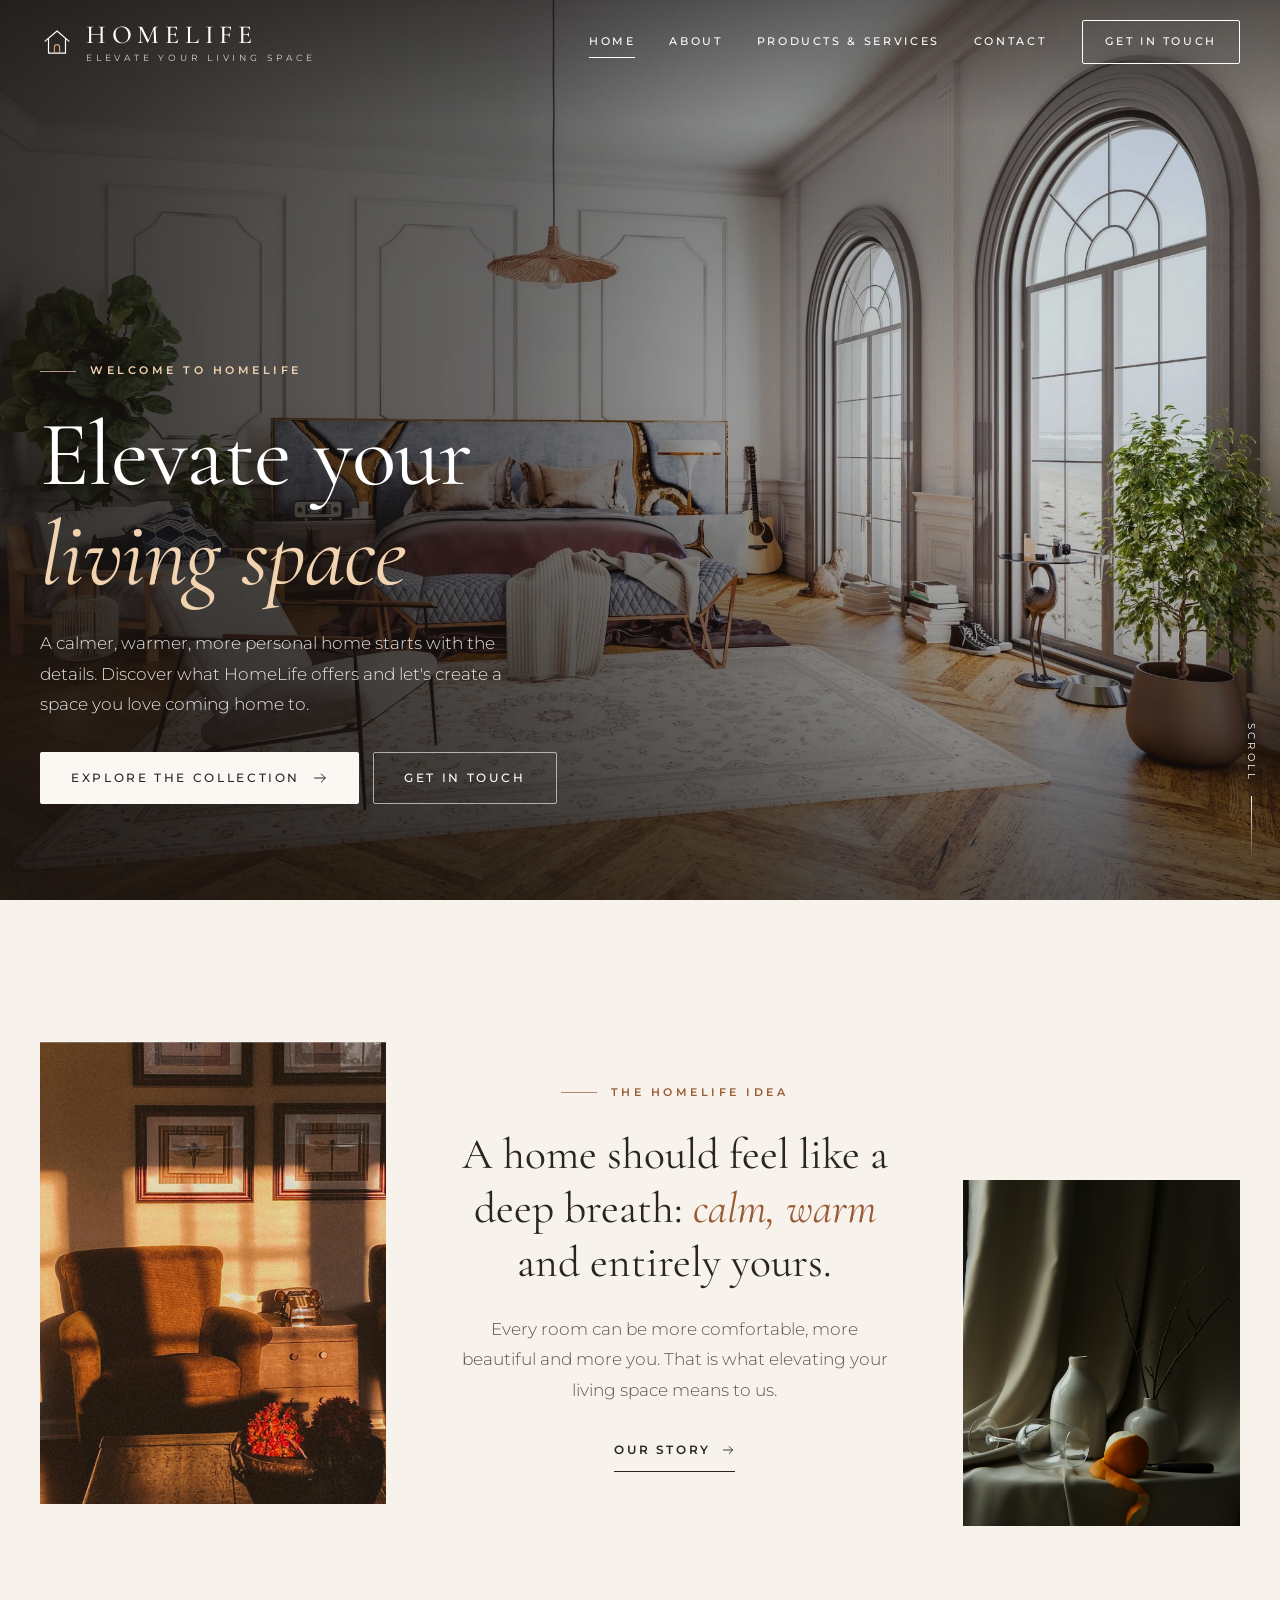
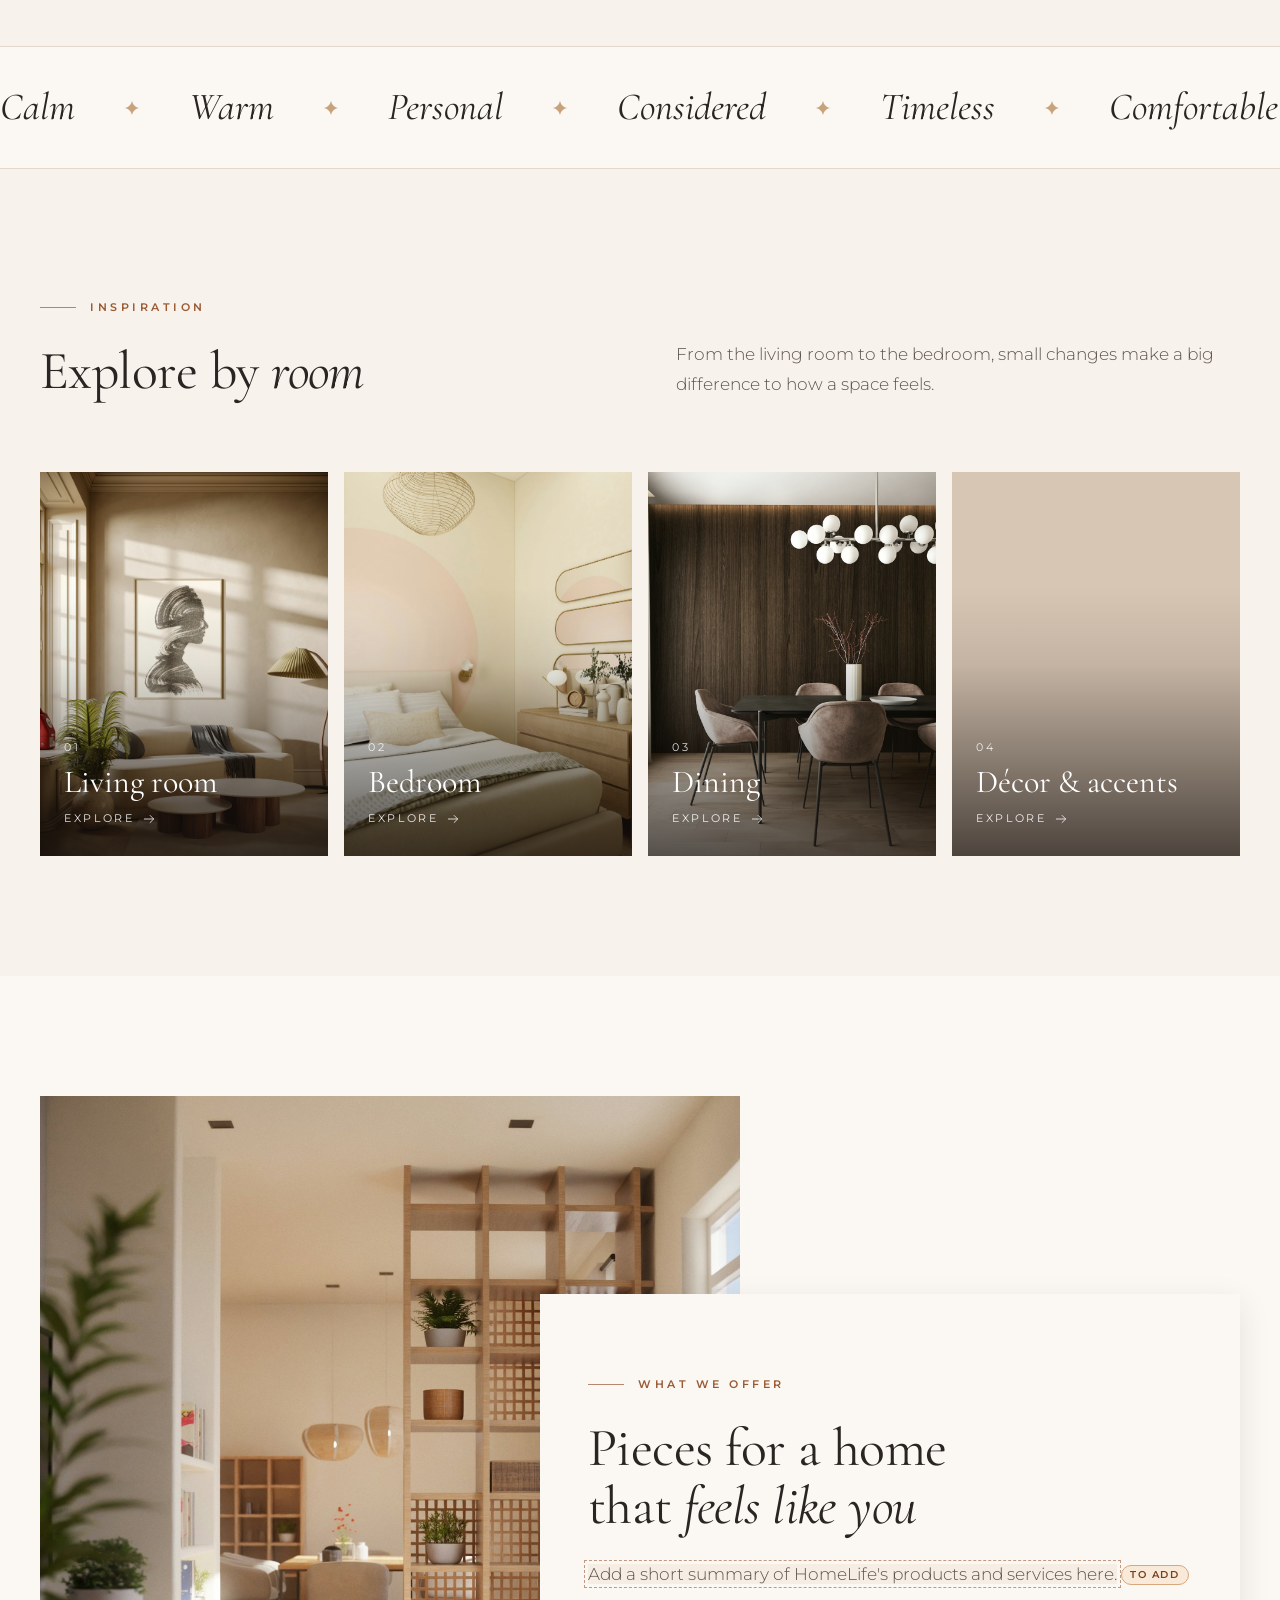
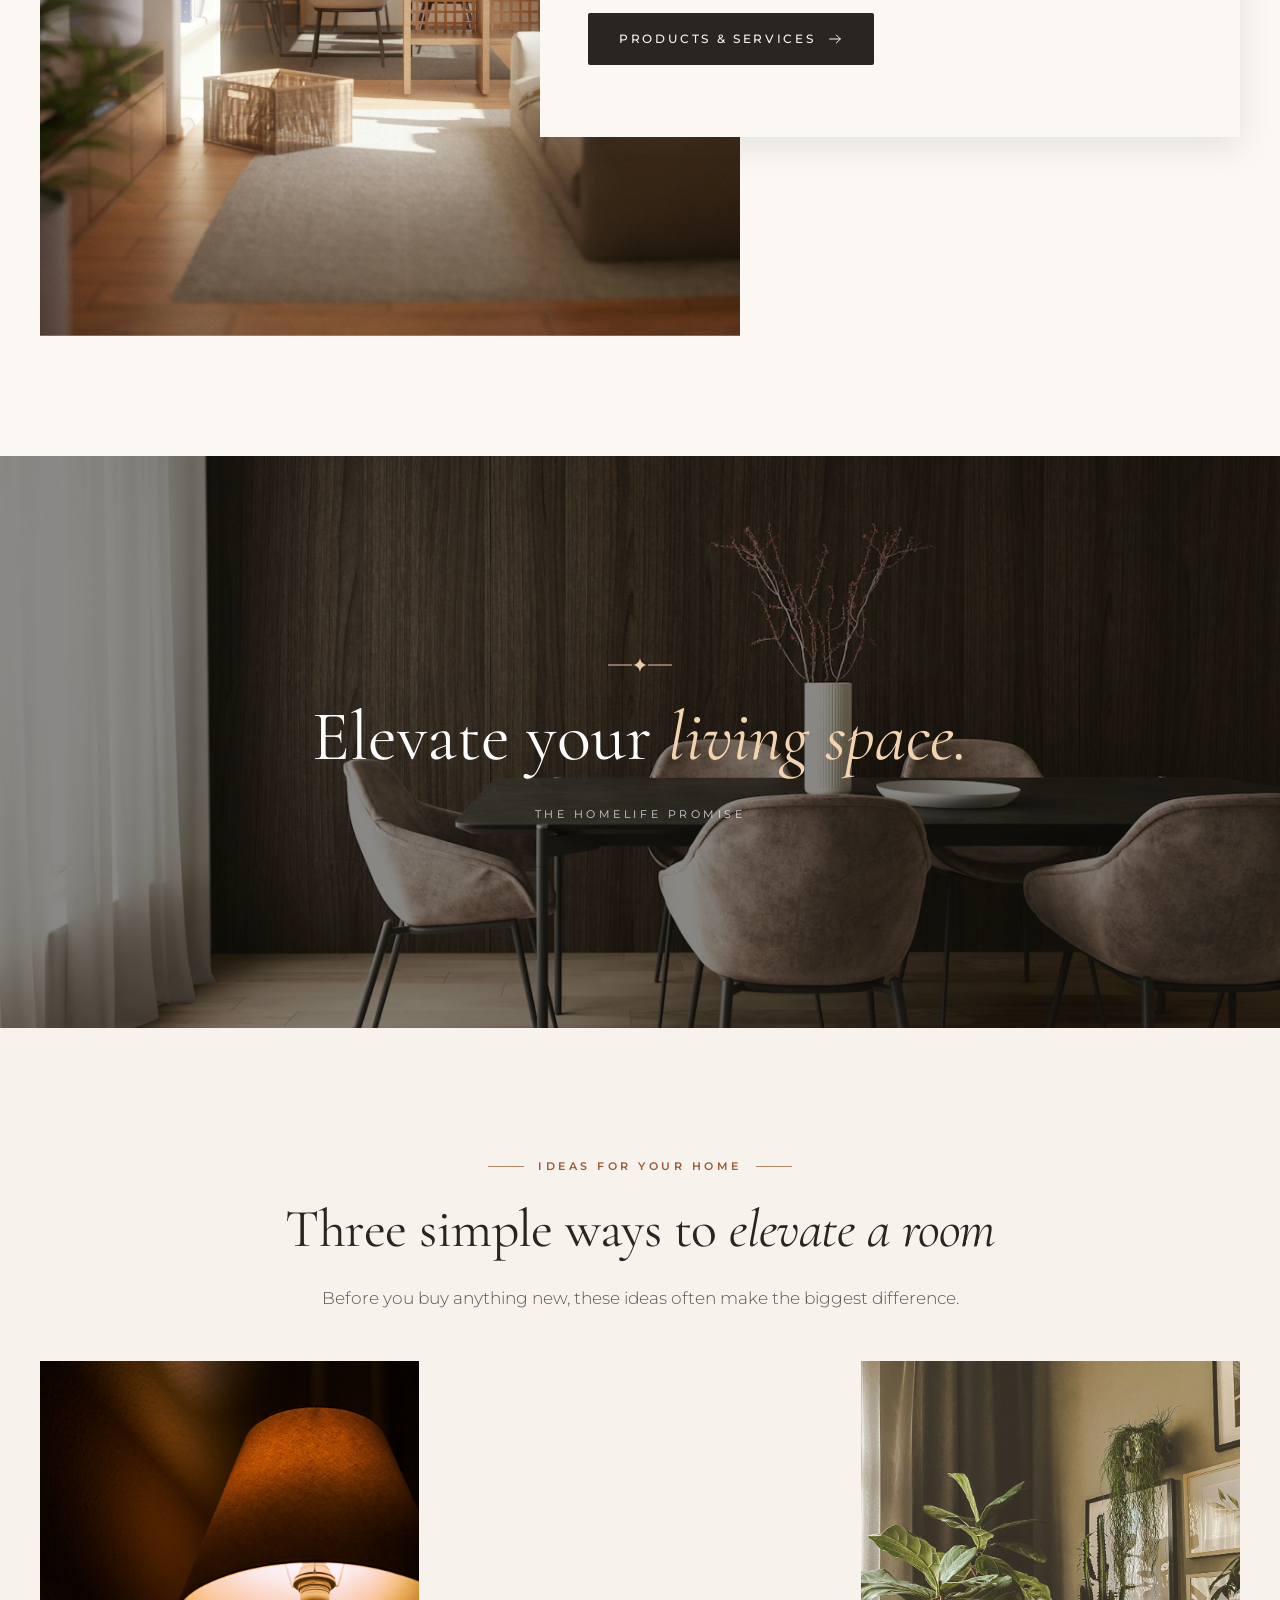
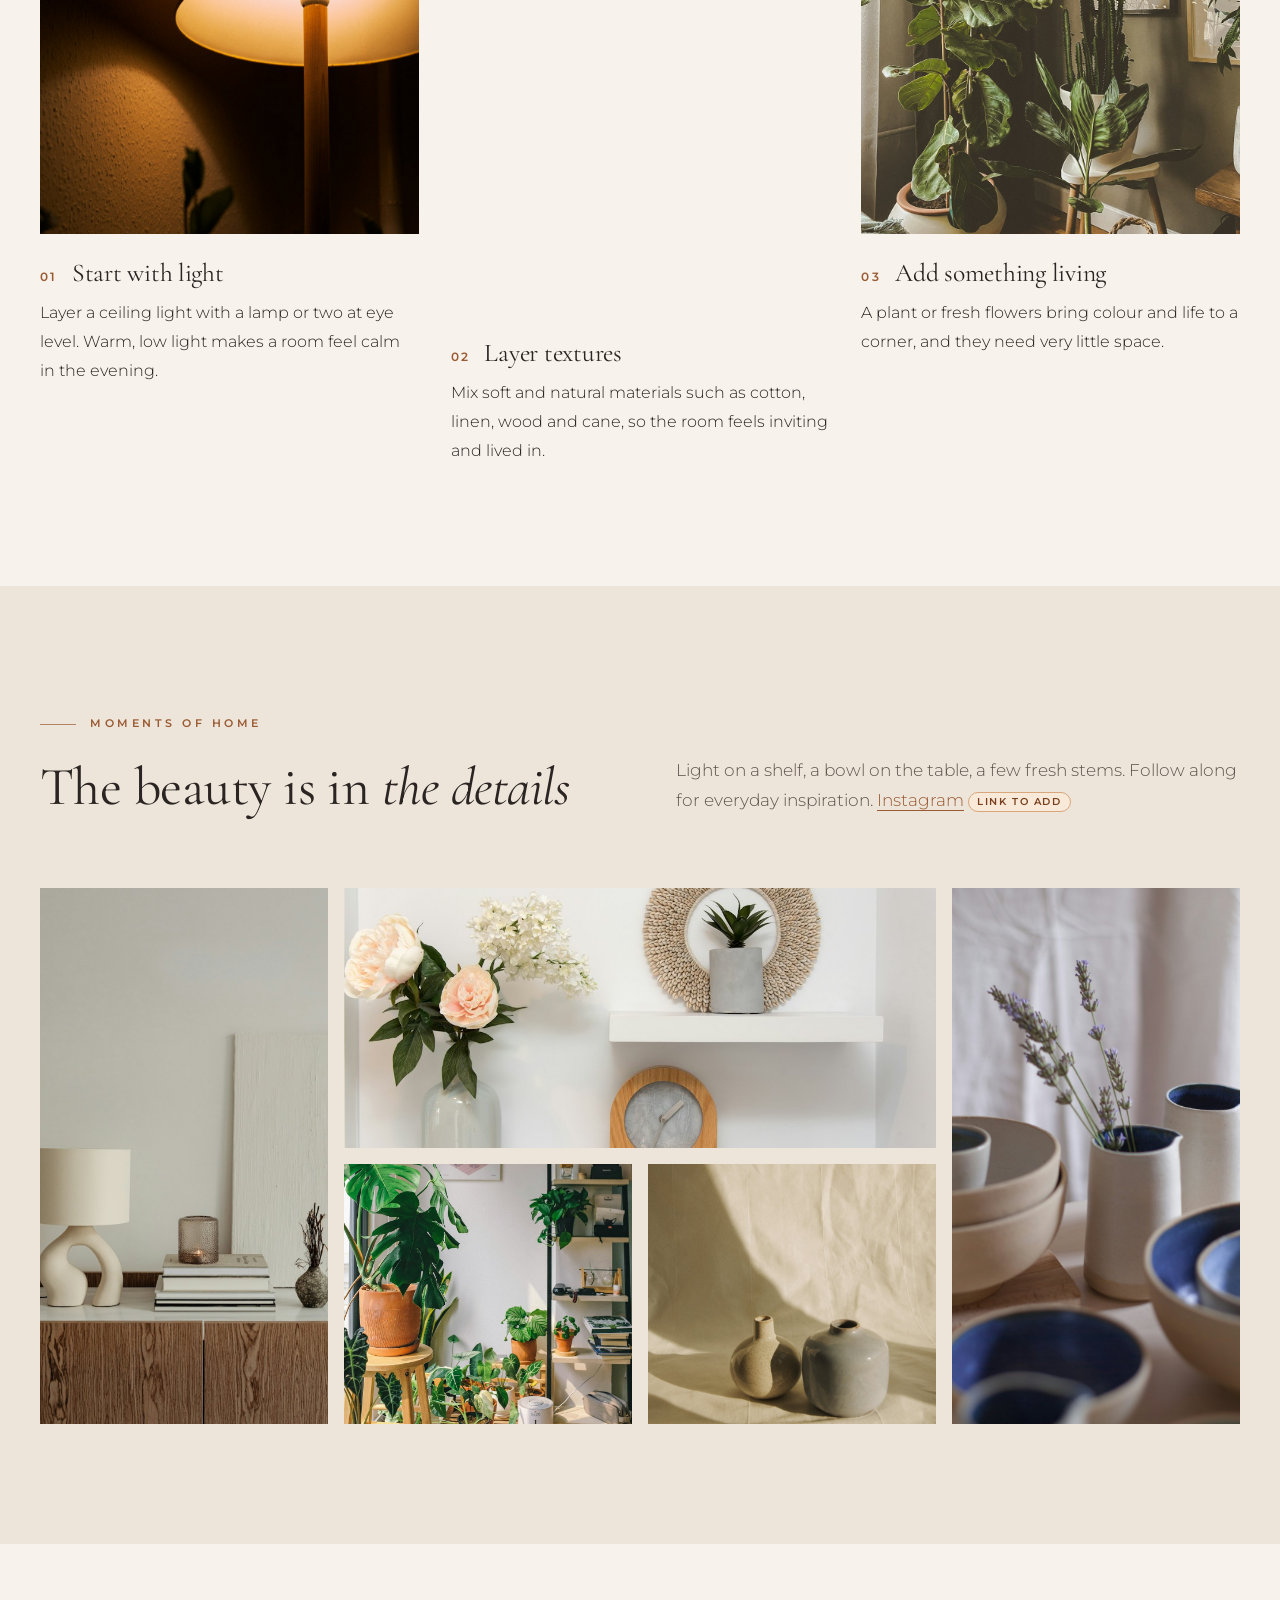
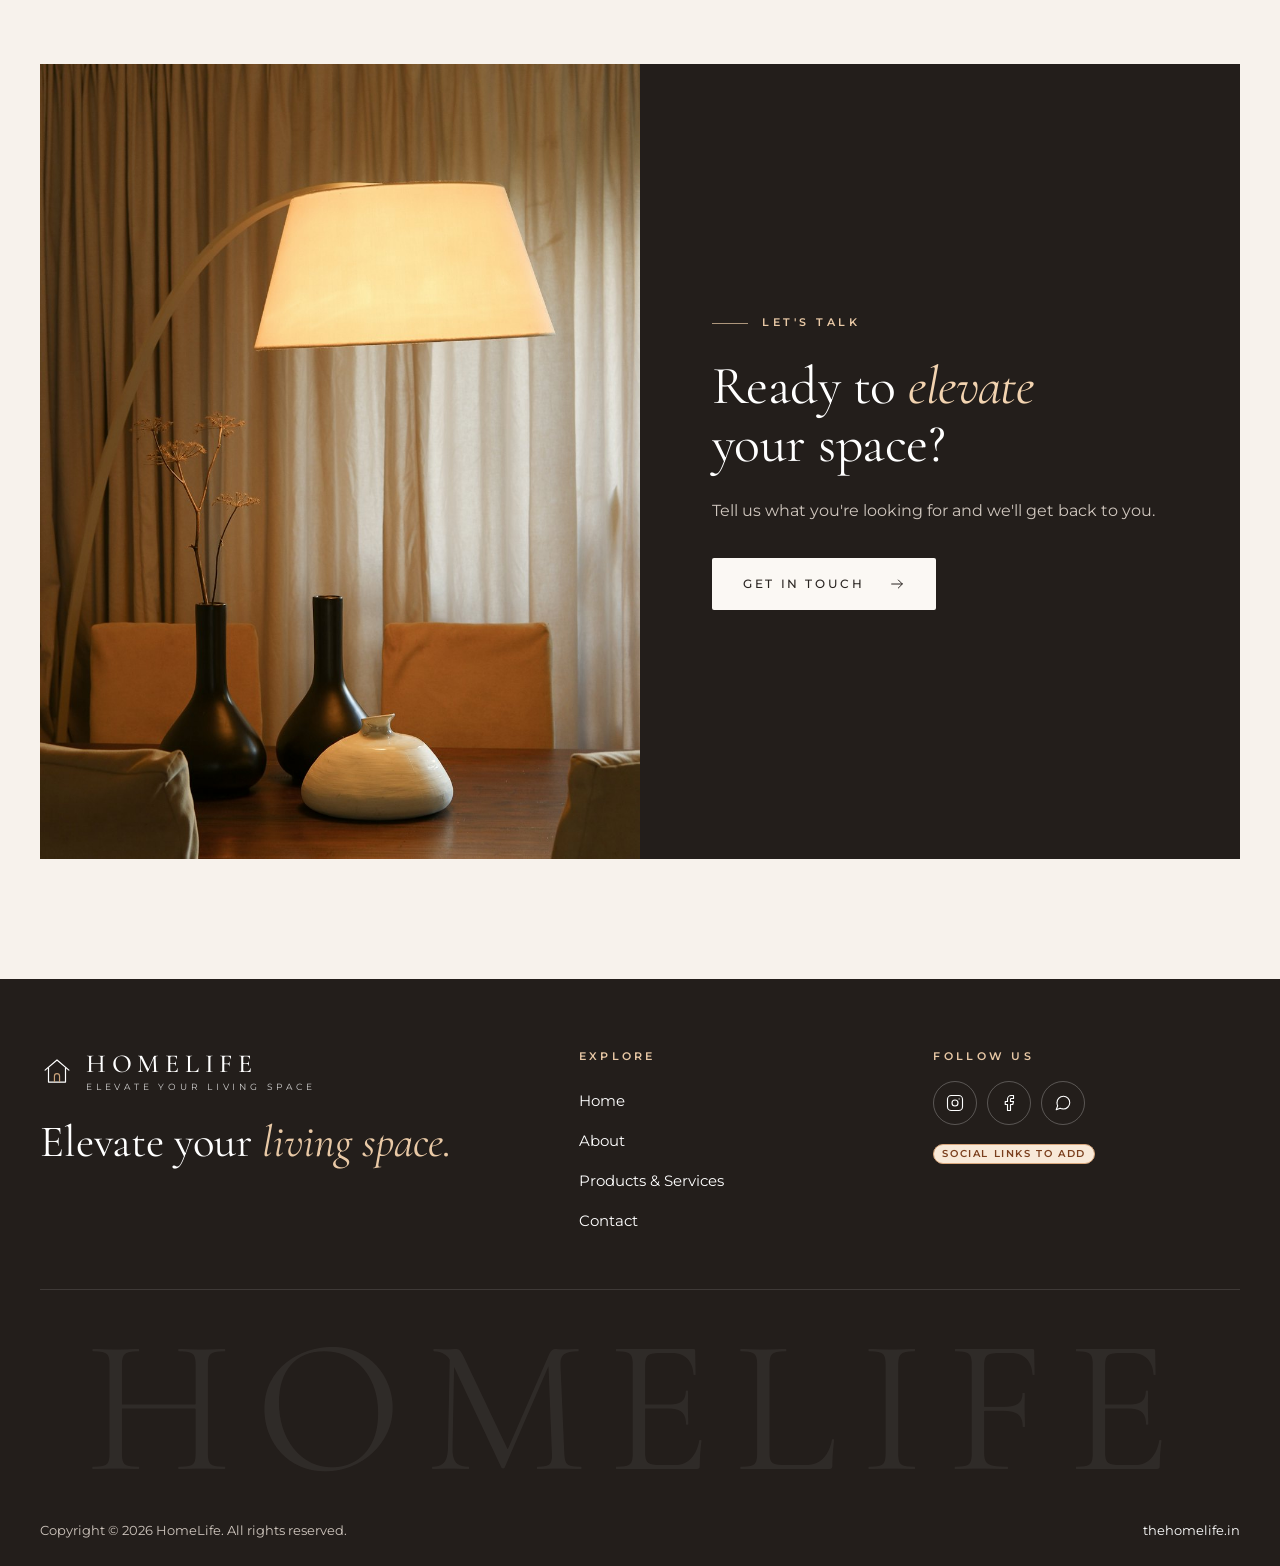
==== index.html @ 7d6d04e2 "Add HomeLife static website Editorial static site for thehomelife.in: home, about, products & servic" ====
<!doctype html>
<html lang="en-IN">
<head>
  <meta charset="utf-8">
  <meta name="viewport" content="width=device-width, initial-scale=1">
  <title>HomeLife | Elevate Your Living Space</title>
  <meta name="description" content="HomeLife: elevate your living space. Explore our products and services for a calmer, warmer, more personal home.">
  <link rel="canonical" href="https://thehomelife.in/">
  <meta name="theme-color" content="#231E1B">
  <meta property="og:type" content="website">
  <meta property="og:site_name" content="HomeLife">
  <meta property="og:title" content="HomeLife | Elevate Your Living Space">
  <meta property="og:description" content="HomeLife: elevate your living space. Explore our products and services for a calmer, warmer, more personal home.">
  <meta property="og:url" content="https://thehomelife.in/">
  <meta property="og:image" content="https://thehomelife.in/assets/img/hero-homelife.jpg">
  <meta property="og:locale" content="en_IN">
  <meta name="twitter:card" content="summary_large_image">
  <link rel="icon" href="assets/img/favicon.svg" type="image/svg+xml">
  <link rel="preload" as="image" href="assets/img/hero-homelife.jpg" fetchpriority="high">
  <link rel="preconnect" href="https://fonts.googleapis.com">
  <link rel="preconnect" href="https://fonts.gstatic.com" crossorigin>
  <link rel="stylesheet" href="https://fonts.googleapis.com/css2?family=Cormorant+Garamond:ital,wght@0,400;0,500;0,600;1,400;1,500&amp;family=Montserrat:wght@300;400;500;600&amp;display=swap">
  <link rel="stylesheet" href="assets/css/styles.css">
  <script src="assets/js/main.js" defer></script>
</head>
<body>
  <a class="skip-link" href="#main">Skip to content</a>

  <header class="site-header site-header--light">
    <div class="container site-header__inner">
      <a class="brand" href="index.html" aria-label="HomeLife, home page"><svg class="brand__mark" viewBox="0 0 40 40" aria-hidden="true" focusable="false"><path d="M6 19 20 7l14 12" fill="none" stroke="currentColor" stroke-width="1.4" stroke-linecap="round" stroke-linejoin="round"/><path d="M10 16v17h20V16" fill="none" stroke="currentColor" stroke-width="1.4" stroke-linejoin="round"/><path d="M17 33v-7a3 3 0 0 1 6 0v7" fill="none" stroke="#C8A27A" stroke-width="1.4"/></svg><span class="brand__text"><span class="brand__name">HOMELIFE</span><span class="brand__sub">Elevate your living space</span></span></a>
      <button class="nav-toggle" type="button" aria-controls="site-nav" aria-expanded="false" aria-label="Open menu">
        <svg class="icon-open" aria-hidden="true" focusable="false" viewBox="0 0 24 24" fill="none" stroke="currentColor" stroke-width="1.5" stroke-linecap="round" stroke-linejoin="round"><path d="M3 8h18M3 16h18"/></svg><svg class="icon-close" aria-hidden="true" focusable="false" viewBox="0 0 24 24" fill="none" stroke="currentColor" stroke-width="1.5" stroke-linecap="round" stroke-linejoin="round"><path d="M6 6l12 12M18 6L6 18"/></svg>
      </button>
      <nav id="site-nav" class="site-nav" aria-label="Main">
        <ul>
          <li><a href="index.html" aria-current="page">Home</a></li>
          <li><a href="about.html">About</a></li>
          <li><a href="products.html">Products &amp; Services</a></li>
          <li><a href="contact.html">Contact</a></li>
          <li><a class="btn" href="https://wa.me/919748749214?text=Hi%20HomeLife%2C%20I%27d%20like%20to%20know%20more." target="_blank" rel="noopener">Get in touch<span class="visually-hidden"> on WhatsApp (opens in a new tab)</span></a></li>
        </ul>
      </nav>
    </div>
  </header>

  <main id="main">
    <section class="hero" aria-labelledby="hero-title">
      <div class="hero__media">
        <img src="assets/img/hero-homelife.jpg" alt="A bright, elegant living room with arched windows, soft neutral furniture and natural light" width="2121" height="1414" fetchpriority="high">
      </div>
      <div class="container">
        <div class="hero__content reveal">
          <span class="eyebrow">Welcome to HomeLife</span>
          <h1 id="hero-title">Elevate your <em>living space</em></h1>
          <p>A calmer, warmer, more personal home starts with the details. Discover what HomeLife offers and let's create a space you love coming home to.</p>
          <div class="btn-row">
            <a class="btn btn--light" href="products.html">Explore the collection <svg aria-hidden="true" focusable="false" viewBox="0 0 24 24" fill="none" stroke="currentColor" stroke-width="1.5" stroke-linecap="round" stroke-linejoin="round"><path d="M4 12h16M14 6l6 6-6 6"/></svg></a>
            <a class="btn btn--ghost-light" href="https://wa.me/919748749214?text=Hi%20HomeLife%2C%20I%27d%20like%20to%20know%20more." target="_blank" rel="noopener">Get in touch<span class="visually-hidden"> on WhatsApp (opens in a new tab)</span></a>
          </div>
        </div>
      </div>
      <a class="hero__scroll" href="#intro">Scroll</a>
    </section>

    <section class="section" id="intro" aria-labelledby="intro-title">
      <div class="container intro">
        <div class="intro__photo intro__photo--tall reveal-img"><img src="assets/img/living-sunlit-chair.jpg" alt="Late afternoon sun falling across a leather armchair and wooden chest" width="1200" height="1600" loading="lazy" decoding="async"></div>
        <div class="intro__text reveal">
          <span class="eyebrow" id="intro-title">The HomeLife idea</span>
          <p class="intro__quote">A home should feel like a deep breath: <em>calm, warm</em> and entirely yours.</p>
          <p class="lead" style="margin-inline:auto">Every room can be more comfortable, more beautiful and more you. That is what elevating your living space means to us.</p>
          <a class="text-link" href="about.html">Our story <svg aria-hidden="true" focusable="false" viewBox="0 0 24 24" fill="none" stroke="currentColor" stroke-width="1.5" stroke-linecap="round" stroke-linejoin="round"><path d="M4 12h16M14 6l6 6-6 6"/></svg></a>
        </div>
        <div class="intro__photo intro__photo--small reveal-img"><img src="assets/img/decor-vase-shadow.jpg" alt="White ceramic vases and fruit on a draped table in soft light" width="1000" height="1333" loading="lazy" decoding="async"></div>
      </div>
    </section>

    <div class="marquee" aria-hidden="true">
      <div class="marquee__track"><div class="marquee__group"><span>Calm</span><svg aria-hidden="true" focusable="false" viewBox="0 0 24 24" fill="none" stroke="currentColor" stroke-width="1.5" stroke-linecap="round" stroke-linejoin="round"><path d="M12 2c.6 5.4 4.6 9.4 10 10-5.4.6-9.4 4.6-10 10-.6-5.4-4.6-9.4-10-10 5.4-.6 9.4-4.6 10-10z" fill="currentColor" stroke="none"/></svg><span>Warm</span><svg aria-hidden="true" focusable="false" viewBox="0 0 24 24" fill="none" stroke="currentColor" stroke-width="1.5" stroke-linecap="round" stroke-linejoin="round"><path d="M12 2c.6 5.4 4.6 9.4 10 10-5.4.6-9.4 4.6-10 10-.6-5.4-4.6-9.4-10-10 5.4-.6 9.4-4.6 10-10z" fill="currentColor" stroke="none"/></svg><span>Personal</span><svg aria-hidden="true" focusable="false" viewBox="0 0 24 24" fill="none" stroke="currentColor" stroke-width="1.5" stroke-linecap="round" stroke-linejoin="round"><path d="M12 2c.6 5.4 4.6 9.4 10 10-5.4.6-9.4 4.6-10 10-.6-5.4-4.6-9.4-10-10 5.4-.6 9.4-4.6 10-10z" fill="currentColor" stroke="none"/></svg><span>Considered</span><svg aria-hidden="true" focusable="false" viewBox="0 0 24 24" fill="none" stroke="currentColor" stroke-width="1.5" stroke-linecap="round" stroke-linejoin="round"><path d="M12 2c.6 5.4 4.6 9.4 10 10-5.4.6-9.4 4.6-10 10-.6-5.4-4.6-9.4-10-10 5.4-.6 9.4-4.6 10-10z" fill="currentColor" stroke="none"/></svg><span>Timeless</span><svg aria-hidden="true" focusable="false" viewBox="0 0 24 24" fill="none" stroke="currentColor" stroke-width="1.5" stroke-linecap="round" stroke-linejoin="round"><path d="M12 2c.6 5.4 4.6 9.4 10 10-5.4.6-9.4 4.6-10 10-.6-5.4-4.6-9.4-10-10 5.4-.6 9.4-4.6 10-10z" fill="currentColor" stroke="none"/></svg><span>Comfortable</span><svg aria-hidden="true" focusable="false" viewBox="0 0 24 24" fill="none" stroke="currentColor" stroke-width="1.5" stroke-linecap="round" stroke-linejoin="round"><path d="M12 2c.6 5.4 4.6 9.4 10 10-5.4.6-9.4 4.6-10 10-.6-5.4-4.6-9.4-10-10 5.4-.6 9.4-4.6 10-10z" fill="currentColor" stroke="none"/></svg></div><div class="marquee__group"><span>Calm</span><svg aria-hidden="true" focusable="false" viewBox="0 0 24 24" fill="none" stroke="currentColor" stroke-width="1.5" stroke-linecap="round" stroke-linejoin="round"><path d="M12 2c.6 5.4 4.6 9.4 10 10-5.4.6-9.4 4.6-10 10-.6-5.4-4.6-9.4-10-10 5.4-.6 9.4-4.6 10-10z" fill="currentColor" stroke="none"/></svg><span>Warm</span><svg aria-hidden="true" focusable="false" viewBox="0 0 24 24" fill="none" stroke="currentColor" stroke-width="1.5" stroke-linecap="round" stroke-linejoin="round"><path d="M12 2c.6 5.4 4.6 9.4 10 10-5.4.6-9.4 4.6-10 10-.6-5.4-4.6-9.4-10-10 5.4-.6 9.4-4.6 10-10z" fill="currentColor" stroke="none"/></svg><span>Personal</span><svg aria-hidden="true" focusable="false" viewBox="0 0 24 24" fill="none" stroke="currentColor" stroke-width="1.5" stroke-linecap="round" stroke-linejoin="round"><path d="M12 2c.6 5.4 4.6 9.4 10 10-5.4.6-9.4 4.6-10 10-.6-5.4-4.6-9.4-10-10 5.4-.6 9.4-4.6 10-10z" fill="currentColor" stroke="none"/></svg><span>Considered</span><svg aria-hidden="true" focusable="false" viewBox="0 0 24 24" fill="none" stroke="currentColor" stroke-width="1.5" stroke-linecap="round" stroke-linejoin="round"><path d="M12 2c.6 5.4 4.6 9.4 10 10-5.4.6-9.4 4.6-10 10-.6-5.4-4.6-9.4-10-10 5.4-.6 9.4-4.6 10-10z" fill="currentColor" stroke="none"/></svg><span>Timeless</span><svg aria-hidden="true" focusable="false" viewBox="0 0 24 24" fill="none" stroke="currentColor" stroke-width="1.5" stroke-linecap="round" stroke-linejoin="round"><path d="M12 2c.6 5.4 4.6 9.4 10 10-5.4.6-9.4 4.6-10 10-.6-5.4-4.6-9.4-10-10 5.4-.6 9.4-4.6 10-10z" fill="currentColor" stroke="none"/></svg><span>Comfortable</span><svg aria-hidden="true" focusable="false" viewBox="0 0 24 24" fill="none" stroke="currentColor" stroke-width="1.5" stroke-linecap="round" stroke-linejoin="round"><path d="M12 2c.6 5.4 4.6 9.4 10 10-5.4.6-9.4 4.6-10 10-.6-5.4-4.6-9.4-10-10 5.4-.6 9.4-4.6 10-10z" fill="currentColor" stroke="none"/></svg></div></div>
    </div>

    <section class="section" aria-labelledby="rooms-title">
      <div class="container">
        <div class="section-head section-head--split">
          <div>
            <span class="eyebrow">Inspiration</span>
            <h2 id="rooms-title">Explore by <em>room</em></h2>
          </div>
          <p class="lead">From the living room to the bedroom, small changes make a big difference to how a space feels.</p>
        </div>
        <div class="tiles tiles--4">
          <a class="tile reveal" href="products.html">
            <img src="assets/img/living-art.jpg" alt="A living room with a cream sofa, framed artwork and a floor lamp" width="1600" height="2000" loading="lazy" decoding="async">
            
            <span class="tile__body">
              <span class="tile__index">01</span>
              <span class="tile__title">Living room</span>
              <span class="tile__more">Explore <svg aria-hidden="true" focusable="false" viewBox="0 0 24 24" fill="none" stroke="currentColor" stroke-width="1.5" stroke-linecap="round" stroke-linejoin="round"><path d="M4 12h16M14 6l6 6-6 6"/></svg></span>
            </span>
          </a>
          <a class="tile reveal" href="products.html">
            <img src="assets/img/bedroom-calm.jpg" alt="A calm bedroom with white linen and warm wooden tones" width="1600" height="2133" loading="lazy" decoding="async">
            
            <span class="tile__body">
              <span class="tile__index">02</span>
              <span class="tile__title">Bedroom</span>
              <span class="tile__more">Explore <svg aria-hidden="true" focusable="false" viewBox="0 0 24 24" fill="none" stroke="currentColor" stroke-width="1.5" stroke-linecap="round" stroke-linejoin="round"><path d="M4 12h16M14 6l6 6-6 6"/></svg></span>
            </span>
          </a>
          <a class="tile reveal" href="products.html">
            <img src="assets/img/dining-moody.jpg" alt="A dining table with sculptural chairs under a globe chandelier" width="1400" height="1282" loading="lazy" decoding="async">
            
            <span class="tile__body">
              <span class="tile__index">03</span>
              <span class="tile__title">Dining</span>
              <span class="tile__more">Explore <svg aria-hidden="true" focusable="false" viewBox="0 0 24 24" fill="none" stroke="currentColor" stroke-width="1.5" stroke-linecap="round" stroke-linejoin="round"><path d="M4 12h16M14 6l6 6-6 6"/></svg></span>
            </span>
          </a>
          <a class="tile reveal" href="products.html">
            <img src="assets/img/decor-vases-shelf.jpg" alt="Ceramic vases arranged on a softly lit shelf" width="1000" height="1500" loading="lazy" decoding="async">
            
            <span class="tile__body">
              <span class="tile__index">04</span>
              <span class="tile__title">Décor &amp; accents</span>
              <span class="tile__more">Explore <svg aria-hidden="true" focusable="false" viewBox="0 0 24 24" fill="none" stroke="currentColor" stroke-width="1.5" stroke-linecap="round" stroke-linejoin="round"><path d="M4 12h16M14 6l6 6-6 6"/></svg></span>
            </span>
          </a>
        </div>
      </div>
    </section>

    <section class="section section--surface" aria-labelledby="offer-title">
      <div class="container feature">
        <div class="feature__media reveal-img"><img src="assets/img/living-wood.jpg" alt="A modern living room with natural light and warm wooden accents" width="1400" height="1750" loading="lazy" decoding="async"></div>
        <div class="feature__card reveal">
          <span class="eyebrow">What we offer</span>
          <h2 id="offer-title">Pieces for a home that <em>feels like you</em></h2>
          <p class="lead">
            <!-- TODO: replace with a one or two sentence summary of what HomeLife sells or does. -->
            <span class="placeholder">Add a short summary of HomeLife's products and services here.</span> <span class="ph-tag">To add</span>
          </p>
          <div class="btn-row">
            <a class="btn btn--primary" href="products.html">Products &amp; services <svg aria-hidden="true" focusable="false" viewBox="0 0 24 24" fill="none" stroke="currentColor" stroke-width="1.5" stroke-linecap="round" stroke-linejoin="round"><path d="M4 12h16M14 6l6 6-6 6"/></svg></a>
          </div>
        </div>
      </div>
    </section>

    <section class="band" aria-label="HomeLife promise">
      <div class="band__media"><img src="assets/img/dining-moody.jpg" alt="" width="1400" height="1282" loading="lazy" decoding="async" style="object-position:50% 60%"></div>
      <div class="container">
        <svg class="ornament" style="color:#E9C9A6" viewBox="0 0 64 18" aria-hidden="true" focusable="false"><path d="M0 9h24M40 9h24" stroke="currentColor"/><path d="M32 2c.4 3.6 3.4 6.6 7 7-3.6.4-6.6 3.4-7 7-.4-3.6-3.4-6.6-7-7 3.6-.4 6.6-3.4 7-7z" fill="currentColor"/></svg>
        <blockquote class="reveal">
          <p>Elevate your <em>living space.</em></p>
          <cite>The HomeLife promise</cite>
        </blockquote>
      </div>
    </section>

    <section class="section" aria-labelledby="ideas-title">
      <div class="container">
        <div class="section-head section-head--center">
          <span class="eyebrow">Ideas for your home</span>
          <h2 id="ideas-title">Three simple ways to <em>elevate a room</em></h2>
          <p class="lead">Before you buy anything new, these ideas often make the biggest difference.</p>
        </div>
        <ol class="ideas">
          <li class="reveal"><div class="ideas__photo"><img src="assets/img/lamp-glow.jpg" alt="A table lamp glowing warmly in a dim room" width="1000" height="1500" loading="lazy" decoding="async"></div><h3>Start with light</h3><p>Layer a ceiling light with a lamp or two at eye level. Warm, low light makes a room feel calm in the evening.</p></li>
          <li class="reveal"><div class="ideas__photo"><img src="assets/img/bedroom-pillows.jpg" alt="A bed layered with soft white pillows and a textured throw" width="1200" height="1600" loading="lazy" decoding="async"></div><h3>Layer textures</h3><p>Mix soft and natural materials such as cotton, linen, wood and cane, so the room feels inviting and lived in.</p></li>
          <li class="reveal"><div class="ideas__photo"><img src="assets/img/plant-mirror.jpg" alt="A tall leafy plant beside a black framed mirror" width="1000" height="1333" loading="lazy" decoding="async"></div><h3>Add something living</h3><p>A plant or fresh flowers bring colour and life to a corner, and they need very little space.</p></li>
        </ol>
      </div>
    </section>

    <section class="section section--sand" aria-labelledby="gallery-title">
      <div class="container">
        <div class="section-head section-head--split">
          <div>
            <span class="eyebrow">Moments of home</span>
            <h2 id="gallery-title">The beauty is in <em>the details</em></h2>
          </div>
          <p class="lead">Light on a shelf, a bowl on the table, a few fresh stems. Follow along for everyday inspiration. <a href="#" aria-label="HomeLife on Instagram (link to be added)">Instagram</a> <span class="ph-tag">Link to add</span></p>
        </div>
        <div class="gallery">
          <figure class="g-tall reveal-img"><img src="assets/img/lamp-books.jpg" alt="A white table lamp beside stacked books on a sideboard" width="1000" height="1500" loading="lazy" decoding="async"></figure>
          <figure class="g-wide reveal-img"><img src="assets/img/decor-flowers.jpg" alt="Blush roses in a glass vase on a white shelf" width="1000" height="668" loading="lazy" decoding="async"></figure>
          <figure class="g-tall reveal-img"><img src="assets/img/ceramic-bowls.jpg" alt="Handmade ceramic bowls and vases with lavender stems" width="1000" height="1494" loading="lazy" decoding="async"></figure>
          <figure class="reveal-img"><img src="assets/img/plants-wood.jpg" alt="Shelves of potted houseplants" width="1000" height="1279" loading="lazy" decoding="async"></figure>
          <figure class="reveal-img"><img src="assets/img/decor-vases-soft.jpg" alt="Two small ceramic vases in soft natural light" width="1600" height="2399" loading="lazy" decoding="async"></figure>
        </div>
      </div>
    </section>

    <section class="section" aria-labelledby="cta-title">
      <div class="container">
        <div class="cta on-dark">
          <div class="cta__media reveal-img"><img src="assets/img/lamp-vases.jpg" alt="A lamp and two vases arranged on a side table" width="1000" height="1325" loading="lazy" decoding="async"></div>
          <div class="cta__body reveal">
            <span class="eyebrow">Let's talk</span>
            <h2 id="cta-title">Ready to <em>elevate</em> your space?</h2>
            <p>Tell us what you're looking for and we'll get back to you.</p>
            <div><a class="btn btn--light" href="https://wa.me/919748749214?text=Hi%20HomeLife%2C%20I%27d%20like%20to%20know%20more." target="_blank" rel="noopener">Get in touch<span class="visually-hidden"> on WhatsApp (opens in a new tab)</span> <svg aria-hidden="true" focusable="false" viewBox="0 0 24 24" fill="none" stroke="currentColor" stroke-width="1.5" stroke-linecap="round" stroke-linejoin="round"><path d="M4 12h16M14 6l6 6-6 6"/></svg></a></div>
          </div>
        </div>
      </div>
    </section>

  </main>

  <footer class="site-footer">
    <div class="container">
      <div class="footer-top">
        <div>
          <a class="brand" href="index.html" aria-label="HomeLife, home page"><svg class="brand__mark" viewBox="0 0 40 40" aria-hidden="true" focusable="false"><path d="M6 19 20 7l14 12" fill="none" stroke="currentColor" stroke-width="1.4" stroke-linecap="round" stroke-linejoin="round"/><path d="M10 16v17h20V16" fill="none" stroke="currentColor" stroke-width="1.4" stroke-linejoin="round"/><path d="M17 33v-7a3 3 0 0 1 6 0v7" fill="none" stroke="#C8A27A" stroke-width="1.4"/></svg><span class="brand__text"><span class="brand__name">HOMELIFE</span><span class="brand__sub">Elevate your living space</span></span></a>
          <p class="footer-statement">Elevate your <em>living space.</em></p>
        </div>
        <nav aria-label="Footer">
          <h2>Explore</h2>
          <ul class="footer-links">
            <li><a href="index.html">Home</a></li>
            <li><a href="about.html">About</a></li>
            <li><a href="products.html">Products &amp; Services</a></li>
            <li><a href="contact.html">Contact</a></li>
          </ul>
        </nav>
        <div>
          <h2>Follow us</h2>
          <!-- TODO: replace each "#" with the real profile URL, or delete the icons you don't use. -->
          <div class="socials">
            <a href="#" aria-label="HomeLife on Instagram (link to be added)"><svg aria-hidden="true" focusable="false" viewBox="0 0 24 24" fill="none" stroke="currentColor" stroke-width="1.5" stroke-linecap="round" stroke-linejoin="round"><rect x="2" y="2" width="20" height="20" rx="5"/><circle cx="12" cy="12" r="4"/><path d="M17.5 6.5h.01"/></svg></a>
            <a href="#" aria-label="HomeLife on Facebook (link to be added)"><svg aria-hidden="true" focusable="false" viewBox="0 0 24 24" fill="none" stroke="currentColor" stroke-width="1.5" stroke-linecap="round" stroke-linejoin="round"><path d="M18 2h-3a5 5 0 0 0-5 5v3H7v4h3v8h4v-8h3l1-4h-4V7a1 1 0 0 1 1-1h3z"/></svg></a>
            <a href="https://wa.me/919748749214?text=Hi%20HomeLife%2C%20I%27d%20like%20to%20know%20more." target="_blank" rel="noopener" aria-label="Chat with HomeLife on WhatsApp (opens in a new tab)"><svg aria-hidden="true" focusable="false" viewBox="0 0 24 24" fill="none" stroke="currentColor" stroke-width="1.5" stroke-linecap="round" stroke-linejoin="round"><path d="M21 11.5a8.4 8.4 0 0 1-9 8.4 8.6 8.6 0 0 1-3.8-.9L3 21l1.9-5.2A8.4 8.4 0 0 1 4 11.5 8.5 8.5 0 0 1 12.5 3 8.4 8.4 0 0 1 21 11.5z"/></svg></a>
          </div>
          <span class="ph-tag">Social links to add</span>
        </div>
      </div>
      <p class="footer-wordmark" aria-hidden="true">HOMELIFE</p>
      <div class="footer-bottom">
        <p>Copyright &copy; <span data-year>2026</span> HomeLife. All rights reserved.</p>
        <p><a href="https://thehomelife.in/">thehomelife.in</a></p>
      </div>
    </div>
  </footer>
</body>
</html>
---- assets/css/styles.css ----
/* ==========================================================================
   HomeLife — site styles (editorial edition)
   Base tokens come from design-system/homelife (ui-ux-pro-max), refined toward
   the skill's "Luxury Serif" pairing: Cormorant Garamond + Montserrat.
   ========================================================================== */

:root {
  /* Colour */
  --color-background: #F7F2EC;   /* linen */
  --color-surface: #FBF8F4;      /* ivory */
  --color-sand: #EDE4DA;
  --color-clay: #D8C6B4;
  --color-foreground: #2A2522;   /* warm ink */
  --color-muted-foreground: #5E544D;
  --color-primary: #78716C;      /* warm grey from the design system */
  --color-accent: #D97706;       /* amber from the design system, used sparingly */
  --color-accent-text: #9A5B33;  /* terracotta text, 5:1 on linen */
  --color-gold: #C8A27A;         /* hairlines and ornaments */
  --color-deep: #231E1B;         /* espresso */
  --color-deep-muted: #CFC6BE;
  --color-border: #E2D8CE;
  --color-ring: #9A5B33;

  /* Type */
  --font-heading: "Cormorant Garamond", "Cormorant", Georgia, serif;
  --font-body: "Montserrat", "Segoe UI", system-ui, sans-serif;

  /* Space */
  --space-xs: 4px;
  --space-sm: 8px;
  --space-md: 24px;
  --space-lg: 32px;
  --space-xl: 48px;
  --space-2xl: 72px;
  --space-3xl: 120px;

  --radius-sm: 2px;
  --radius-md: 4px;
  --shadow-md: 0 10px 30px rgba(35, 30, 27, 0.10);
  --shadow-lg: 0 30px 60px rgba(35, 30, 27, 0.16);

  --container: 1240px;
  --header-h: 84px;
  --ease: cubic-bezier(0.22, 0.61, 0.36, 1);
  --ease-out: cubic-bezier(0.16, 1, 0.3, 1);

  color-scheme: light;
}

/* ---------- Reset & base ---------- */
*, *::before, *::after { box-sizing: border-box; }
html { -webkit-text-size-adjust: 100%; scroll-padding-top: calc(var(--header-h) + 16px); }
@media (prefers-reduced-motion: no-preference) { html { scroll-behavior: smooth; } }
body {
  margin: 0;
  background: var(--color-background);
  color: var(--color-foreground);
  font-family: var(--font-body);
  font-weight: 400;
  font-size: 1rem;
  line-height: 1.8;
  -webkit-font-smoothing: antialiased;
  overflow-x: hidden;
}
img, svg { display: block; max-width: 100%; }
img { height: auto; }
a { color: var(--color-accent-text); text-underline-offset: 4px; text-decoration-thickness: 1px; }
a:hover { color: var(--color-foreground); }
button, input, select, textarea { font: inherit; color: inherit; }

h1, h2, h3, h4 {
  font-family: var(--font-heading);
  font-weight: 400;
  line-height: 1.08;
  letter-spacing: -0.01em;
  margin: 0 0 var(--space-md);
  text-wrap: balance;
}
h1 { font-size: clamp(3rem, 7.2vw, 6.25rem); }
h2 { font-size: clamp(2.25rem, 4.2vw, 3.75rem); }
h3 { font-size: clamp(1.5rem, 2vw, 1.875rem); line-height: 1.2; }
h1 em, h2 em, h3 em { font-style: italic; color: inherit; }
p { margin: 0 0 var(--space-md); text-wrap: pretty; }

:focus-visible { outline: 2px solid var(--color-ring); outline-offset: 4px; }
.on-dark :focus-visible, .hero :focus-visible, .site-header--light :focus-visible { outline-color: #F2D3B0; }

.visually-hidden {
  position: absolute !important; width: 1px; height: 1px; padding: 0; margin: -1px;
  overflow: hidden; clip: rect(0 0 0 0); white-space: nowrap; border: 0;
}
.skip-link {
  position: absolute; left: 16px; top: -100px; z-index: 200;
  background: var(--color-foreground); color: #fff; padding: 12px 18px; text-decoration: none;
  transition: top 150ms var(--ease);
}
.skip-link:focus { top: 12px; color: #fff; }

.container { width: min(100% - 32px, var(--container)); margin-inline: auto; }
@media (min-width: 768px) { .container { width: min(100% - 80px, var(--container)); } }
.container--narrow { max-width: 860px; }

.section { padding-block: var(--space-2xl); position: relative; }
@media (min-width: 900px) { .section { padding-block: var(--space-3xl); } }
.section--surface { background: var(--color-surface); }
.section--sand { background: var(--color-sand); }
.section--deep { background: var(--color-deep); color: #fff; }
.section--deep p { color: var(--color-deep-muted); }

.eyebrow {
  display: inline-flex; align-items: center; gap: 14px;
  font-family: var(--font-body);
  font-size: 0.6875rem; font-weight: 600; letter-spacing: 0.32em; text-transform: uppercase;
  color: var(--color-accent-text);
  margin-bottom: var(--space-md);
}
.eyebrow::before { content: ""; width: 36px; height: 1px; background: currentColor; opacity: 0.7; }
.on-dark .eyebrow, .section--deep .eyebrow { color: #E9C9A6; }
.lead { font-size: 1.0625rem; font-weight: 300; color: var(--color-muted-foreground); max-width: 58ch; }
.on-dark .lead, .section--deep .lead { color: var(--color-deep-muted); }
.section-head { max-width: 720px; margin-bottom: var(--space-xl); }
.section-head--center { margin-inline: auto; text-align: center; }
.section-head--center .eyebrow::after { content: ""; width: 36px; height: 1px; background: currentColor; opacity: 0.7; }
.section-head--center .lead { margin-inline: auto; }
.section-head--split { display: grid; gap: var(--space-md); max-width: none; align-items: end; }
@media (min-width: 900px) { .section-head--split { grid-template-columns: 1fr 1fr; gap: var(--space-2xl); } .section-head--split .lead { margin-bottom: var(--space-md); } }

.ornament { display: block; width: 64px; height: 18px; color: var(--color-gold); margin: 0 auto var(--space-md); }

/* ---------- Placeholder marker ---------- */
/* Anything wrapped in .placeholder is content the owner still needs to supply. */
.placeholder {
  background: rgba(200, 162, 122, 0.12);
  outline: 1px dashed rgba(154, 91, 51, 0.6);
  outline-offset: 3px;
}
.ph-tag {
  display: inline-flex; align-items: center;
  font-family: var(--font-body); font-style: normal;
  font-size: 0.625rem; font-weight: 600; letter-spacing: 0.16em; text-transform: uppercase; line-height: 1.6;
  color: #7A3F1D; background: #F8E9D8; border: 1px solid #D9A77C;
  padding: 1px 8px; border-radius: 999px; vertical-align: middle; white-space: nowrap;
}

/* ---------- Buttons ---------- */
.btn {
  display: inline-flex; align-items: center; justify-content: center; gap: 12px;
  min-height: 52px; padding: 14px 30px;
  border: 1px solid transparent; border-radius: var(--radius-sm);
  font-family: var(--font-body); font-weight: 500; font-size: 0.75rem; letter-spacing: 0.22em; text-transform: uppercase; line-height: 1.2;
  text-decoration: none; cursor: pointer;
  transition: background-color 250ms var(--ease), color 250ms var(--ease), border-color 250ms var(--ease);
}
.btn svg { width: 16px; height: 16px; flex: none; transition: transform 250ms var(--ease); }
.btn:hover svg { transform: translateX(4px); }
.btn--primary { background: var(--color-foreground); color: var(--color-surface); }
.btn--primary:hover { background: var(--color-accent-text); color: #fff; }
.btn--secondary { background: transparent; color: var(--color-foreground); border-color: rgba(42, 37, 34, 0.45); }
.btn--secondary:hover { background: var(--color-foreground); border-color: var(--color-foreground); color: var(--color-surface); }
.btn--light { background: var(--color-surface); color: var(--color-foreground); }
.btn--light:hover { background: #fff; color: var(--color-accent-text); }
.btn--ghost-light { background: transparent; color: #fff; border-color: rgba(255, 255, 255, 0.6); }
.btn--ghost-light:hover { background: #fff; color: var(--color-foreground); border-color: #fff; }
.btn-row { display: flex; flex-wrap: wrap; gap: 14px; }

.text-link {
  display: inline-flex; align-items: center; gap: 10px;
  font-size: 0.75rem; font-weight: 600; letter-spacing: 0.22em; text-transform: uppercase;
  color: var(--color-foreground); text-decoration: none;
  padding-block: 10px; border-bottom: 1px solid currentColor;
  transition: color 200ms var(--ease), gap 200ms var(--ease);
}
.text-link svg { width: 14px; height: 14px; }
.text-link:hover { color: var(--color-accent-text); gap: 14px; }
.on-dark .text-link { color: #fff; }
.on-dark .text-link:hover { color: #E9C9A6; }

/* ---------- Header ---------- */
.site-header {
  position: fixed; inset: 0 0 auto 0; z-index: 100;
  color: var(--color-foreground);
  transition: background-color 300ms var(--ease), color 300ms var(--ease), box-shadow 300ms var(--ease), height 300ms var(--ease);
}
.site-header--light { color: #fff; }                      /* over a photo */
.site-header--light::before {                              /* soft scrim so links stay readable */
  content: ""; position: absolute; inset: 0 0 -40px 0; pointer-events: none;
  background: linear-gradient(180deg, rgba(20, 16, 14, 0.45), transparent);
  transition: opacity 300ms var(--ease);
}
.site-header.is-scrolled, .site-header.menu-open {
  background: rgba(251, 248, 244, 0.96); color: var(--color-foreground);
  box-shadow: 0 1px 0 var(--color-border);
  backdrop-filter: blur(12px); -webkit-backdrop-filter: blur(12px);
}
.site-header.is-scrolled::before, .site-header.menu-open::before { opacity: 0; }
/* backdrop-filter would make the header the containing block of the fixed mobile menu */
.site-header.menu-open { background: var(--color-surface); backdrop-filter: none; -webkit-backdrop-filter: none; }
.site-header__inner { position: relative; display: flex; align-items: center; justify-content: space-between; height: var(--header-h); gap: 16px; }

.brand { display: inline-flex; align-items: center; gap: 12px; text-decoration: none; color: inherit; }
.brand:hover { color: inherit; }
.brand__mark { width: 34px; height: 34px; flex: none; }
.brand__text { display: flex; flex-direction: column; line-height: 1; }
.brand__name { font-family: var(--font-heading); font-size: 1.625rem; font-weight: 500; letter-spacing: 0.22em; }
.brand__sub { font-size: 0.5625rem; letter-spacing: 0.42em; text-transform: uppercase; margin-top: 5px; opacity: 0.8; }

.nav-toggle {
  display: inline-flex; align-items: center; justify-content: center;
  width: 48px; height: 48px; border: 0; background: transparent; cursor: pointer; color: inherit;
}
.nav-toggle svg { width: 26px; height: 26px; }
.nav-toggle .icon-close { display: none; }
.nav-toggle[aria-expanded="true"] .icon-open { display: none; }
.nav-toggle[aria-expanded="true"] .icon-close { display: block; }

.site-nav { display: none; }
.site-nav.is-open {
  display: block; position: fixed; inset: var(--header-h) 0 0 0; overflow-y: auto;
  background: var(--color-surface); padding: 24px 16px 40px;
}
.site-nav ul { list-style: none; margin: 0; padding: 0; display: flex; flex-direction: column; }
.site-nav a {
  display: flex; align-items: center; min-height: 56px; padding: 8px 4px;
  color: var(--color-foreground); text-decoration: none;
  font-family: var(--font-heading); font-size: 1.75rem; border-bottom: 1px solid var(--color-border);
}
.site-nav a[aria-current="page"] { color: var(--color-accent-text); font-style: italic; }
.site-nav .btn { margin-top: 24px; width: 100%; border-bottom: 0; font-family: var(--font-body); font-size: 0.75rem; background: var(--color-foreground); color: var(--color-surface); }

@media (min-width: 960px) {
  .nav-toggle { display: none; }
  .site-nav, .site-nav.is-open { display: block; position: static; padding: 0; background: none; overflow: visible; }
  .site-nav ul { flex-direction: row; align-items: center; gap: 6px; }
  .site-nav a {
    border: 0; padding: 8px 14px; min-height: 44px; position: relative; color: inherit;
    font-family: var(--font-body); font-size: 0.6875rem; font-weight: 500; letter-spacing: 0.24em; text-transform: uppercase;
  }
  .site-nav a[aria-current="page"] { color: inherit; font-style: normal; }
  .site-nav a:not(.btn)::after {
    content: ""; position: absolute; left: 14px; right: 14px; bottom: 6px; height: 1px;
    background: currentColor; transform: scaleX(0); transform-origin: right; transition: transform 300ms var(--ease);
  }
  .site-nav a:not(.btn):hover::after, .site-nav a[aria-current="page"]::after { transform: scaleX(1); transform-origin: left; }
  .site-nav .btn { margin: 0 0 0 16px; width: auto; min-height: 44px; padding: 12px 22px; font-size: 0.6875rem; color: inherit; border: 1px solid currentColor; background: transparent; }
  .site-nav .btn:hover { background: var(--color-foreground); color: var(--color-surface); border-color: var(--color-foreground); }
  .site-header--light:not(.is-scrolled) .site-nav .btn:hover { background: #fff; color: var(--color-foreground); border-color: #fff; }
}

/* ---------- Home hero ---------- */
.hero {
  position: relative; min-height: 100vh; min-height: 100svh;
  display: flex; align-items: flex-end; color: #fff; overflow: hidden; isolation: isolate;
}
.hero__media { position: absolute; inset: 0; z-index: -2; }
.hero__media img { width: 100%; height: 100%; object-fit: cover; object-position: 50% 45%; }
@media (prefers-reduced-motion: no-preference) {
  .hero__media img { animation: hero-zoom 14s var(--ease-out) both; }
  @keyframes hero-zoom { from { transform: scale(1.08); } to { transform: scale(1); } }
}
.hero::after {
  content: ""; position: absolute; inset: 0; z-index: -1;
  background:
    linear-gradient(90deg, rgba(23, 18, 15, 0.82) 0%, rgba(23, 18, 15, 0.6) 40%, rgba(23, 18, 15, 0.15) 75%),
    linear-gradient(0deg, rgba(23, 18, 15, 0.6) 0%, transparent 50%);
}
@media (max-width: 767px) {
  .hero::after { background: linear-gradient(0deg, rgba(23,18,15,0.85) 0%, rgba(23,18,15,0.6) 55%, rgba(23,18,15,0.35) 100%); }
  .hero__media img { object-position: 30% 50%; }
}
.hero__content { padding-block: calc(var(--header-h) + 48px) 96px; max-width: 760px; }
.hero__content .eyebrow { color: #F2D3B0; }
.hero h1 { color: #fff; margin-bottom: var(--space-md); }
.hero h1 em { color: #F2D3B0; }
.hero p { font-size: 1.0625rem; font-weight: 300; color: rgba(255, 255, 255, 0.88); max-width: 46ch; margin-bottom: var(--space-lg); }
.hero__scroll {
  position: absolute; right: max(16px, calc((100vw - var(--container)) / 2)); bottom: 40px;
  display: none; align-items: center; gap: 14px; color: #fff; text-decoration: none;
  font-size: 0.625rem; letter-spacing: 0.32em; text-transform: uppercase; writing-mode: vertical-rl;
}
.hero__scroll::after { content: ""; width: 1px; height: 64px; background: linear-gradient(#fff, transparent); }
.hero__scroll:hover { color: #F2D3B0; }
@media (min-width: 900px) { .hero__scroll { display: flex; } }

/* ---------- Inner page hero (photo banner) ---------- */
.page-hero {
  position: relative; min-height: 62vh; min-height: 62svh; display: flex; align-items: flex-end;
  color: #fff; overflow: hidden; isolation: isolate;
}
.page-hero__media { position: absolute; inset: 0; z-index: -2; }
.page-hero__media img { width: 100%; height: 100%; object-fit: cover; }
.page-hero::after { content: ""; position: absolute; inset: 0; z-index: -1; background: linear-gradient(0deg, rgba(23,18,15,0.7) 0%, rgba(23,18,15,0.25) 55%, rgba(23,18,15,0.35) 100%); }
.page-hero__content { padding-block: calc(var(--header-h) + 40px) 64px; max-width: 760px; }
.page-hero h1 { color: #fff; font-size: clamp(2.75rem, 6vw, 5rem); margin-bottom: 16px; }
.page-hero h1 em { color: #F2D3B0; }
.page-hero .lead { color: rgba(255,255,255,0.88); margin: 0; }
.page-hero .eyebrow { color: #F2D3B0; }
.breadcrumb { font-size: 0.6875rem; letter-spacing: 0.2em; text-transform: uppercase; margin-bottom: var(--space-md); }
.breadcrumb ol { list-style: none; display: flex; flex-wrap: wrap; gap: 10px; margin: 0; padding: 0; }
.breadcrumb li + li::before { content: "/"; margin-right: 10px; opacity: 0.6; }
.breadcrumb a { color: inherit; text-decoration: none; opacity: 0.85; }
.breadcrumb a:hover { opacity: 1; text-decoration: underline; color: inherit; }

/* ---------- Intro statement with offset photos ---------- */
.intro { display: grid; gap: var(--space-xl); align-items: center; }
.intro__text { text-align: center; }
.intro__quote { font-family: var(--font-heading); font-size: clamp(1.875rem, 3.4vw, 2.875rem); line-height: 1.25; margin-bottom: var(--space-md); }
.intro__quote em { color: var(--color-accent-text); }
.intro__photo { overflow: hidden; }
.intro__photo img { width: 100%; height: 100%; object-fit: cover; }
.intro__photo--tall { aspect-ratio: 3 / 4; }
.intro__photo--small { aspect-ratio: 4 / 5; }
@media (max-width: 899px) { .intro__photo--small { display: none; } .intro__photo--tall { aspect-ratio: 4 / 3; } }
@media (min-width: 900px) {
  .intro { grid-template-columns: 1fr 1.25fr 0.8fr; gap: var(--space-2xl); }
  .intro__photo--small { margin-top: 160px; }
}

/* ---------- Marquee ---------- */
.marquee { overflow: hidden; border-block: 1px solid var(--color-border); background: var(--color-surface); padding-block: 26px; }
.marquee__track { display: flex; width: max-content; }
.marquee__group { display: flex; align-items: center; gap: 48px; padding-right: 48px; }
.marquee__group span { font-family: var(--font-heading); font-style: italic; font-size: clamp(1.75rem, 3vw, 2.5rem); white-space: nowrap; color: var(--color-foreground); }
.marquee__group svg { width: 18px; height: 18px; color: var(--color-gold); flex: none; }
@media (prefers-reduced-motion: no-preference) {
  .marquee__track { animation: marquee 40s linear infinite; }
  .marquee:hover .marquee__track { animation-play-state: paused; }
  @keyframes marquee { to { transform: translateX(-50%); } }
}

/* ---------- Room / category tiles ---------- */
.tiles { display: grid; gap: 16px; }
@media (min-width: 640px) { .tiles { grid-template-columns: repeat(2, 1fr); } }
@media (min-width: 1024px) { .tiles--4 { grid-template-columns: repeat(4, 1fr); } .tiles--3 { grid-template-columns: repeat(3, 1fr); } }
.tile {
  position: relative; display: block; overflow: hidden; aspect-ratio: 3 / 4; color: #fff; text-decoration: none; isolation: isolate;
  background: var(--color-clay);
}
.tile img { position: absolute; inset: 0; width: 100%; height: 100%; object-fit: cover; z-index: -2; transition: transform 900ms var(--ease-out); }
.tile::after { content: ""; position: absolute; inset: 0; z-index: -1; background: linear-gradient(0deg, rgba(23,18,15,0.72) 0%, rgba(23,18,15,0.1) 50%, transparent 70%); transition: background-color 400ms var(--ease); }
.tile:hover img, .tile:focus-visible img { transform: scale(1.06); }
.tile:hover { color: #fff; }
.tile__body { position: absolute; left: 0; right: 0; bottom: 0; padding: 24px; }
.tile__index { display: block; font-size: 0.6875rem; letter-spacing: 0.3em; opacity: 0.85; margin-bottom: 6px; }
.tile__title { font-family: var(--font-heading); font-size: 2rem; line-height: 1.1; display: block; }
.tile__more { display: inline-flex; align-items: center; gap: 8px; margin-top: 10px; font-size: 0.6875rem; letter-spacing: 0.24em; text-transform: uppercase; opacity: 0.9; }
.tile__more svg { width: 14px; height: 14px; transition: transform 300ms var(--ease); }
.tile:hover .tile__more svg { transform: translateX(4px); }
.tile .ph-tag { position: absolute; top: 16px; left: 16px; }

/* ---------- Feature: big photo with overlapping card ---------- */
.feature { display: grid; gap: 0; align-items: center; }
.feature__media { overflow: hidden; aspect-ratio: 4 / 5; }
.feature__media img { width: 100%; height: 100%; object-fit: cover; }
.feature__card { background: var(--color-surface); padding: var(--space-xl) var(--space-md); position: relative; z-index: 1; margin: -64px 16px 0; box-shadow: var(--shadow-md); }
@media (min-width: 900px) {
  .feature { grid-template-columns: repeat(12, 1fr); }
  .feature__media { grid-column: 1 / span 7; grid-row: 1; aspect-ratio: 5 / 6; }
  .feature__card { grid-column: 6 / span 7; grid-row: 1; margin: 0; padding: var(--space-2xl) var(--space-xl); }
  .feature--reverse .feature__media { grid-column: 6 / span 7; }
  .feature--reverse .feature__card { grid-column: 1 / span 7; }
}
.feature__card h2 { margin-bottom: var(--space-md); }

/* ---------- Full-bleed quote band ---------- */
.band { position: relative; color: #fff; overflow: hidden; isolation: isolate; padding-block: 140px; text-align: center; }
@media (min-width: 900px) { .band { padding-block: 200px; } }
.band__media { position: absolute; inset: 0; z-index: -2; }
.band__media img { width: 100%; height: 100%; object-fit: cover; }
.band::after { content: ""; position: absolute; inset: 0; z-index: -1; background: rgba(23, 18, 15, 0.5); }
.band blockquote { margin: 0 auto; max-width: 900px; }
.band blockquote p { font-family: var(--font-heading); font-size: clamp(2.25rem, 5.5vw, 4.5rem); line-height: 1.1; color: #fff; margin-bottom: var(--space-md); }
.band blockquote p em { color: #F2D3B0; }
.band cite { font-style: normal; font-size: 0.6875rem; letter-spacing: 0.32em; text-transform: uppercase; color: rgba(255,255,255,0.8); }

/* ---------- Ideas (numbered with photos) ---------- */
.ideas { list-style: none; margin: 0; padding: 0; display: grid; gap: var(--space-xl); counter-reset: idea; }
@media (min-width: 800px) { .ideas { grid-template-columns: repeat(3, 1fr); gap: var(--space-lg); } .ideas li:nth-child(2) { margin-top: 80px; } }
.ideas li { counter-increment: idea; }
.ideas__photo { overflow: hidden; aspect-ratio: 4 / 5; margin-bottom: var(--space-md); }
.ideas__photo img { width: 100%; height: 100%; object-fit: cover; transition: transform 900ms var(--ease-out); }
.ideas li:hover .ideas__photo img { transform: scale(1.04); }
.ideas h3 { display: flex; align-items: baseline; gap: 14px; margin-bottom: 10px; }
.ideas h3::before { content: "0" counter(idea); font-family: var(--font-body); font-size: 0.75rem; font-weight: 600; letter-spacing: 0.2em; color: var(--color-accent-text); }
.section--deep .ideas h3::before { color: #E9C9A6; }
.ideas p { margin: 0; font-weight: 300; }

/* ---------- Gallery mosaic ---------- */
.gallery { display: grid; gap: 12px; grid-template-columns: repeat(2, 1fr); }
.gallery figure { margin: 0; overflow: hidden; position: relative; aspect-ratio: 1; }
.gallery img { width: 100%; height: 100%; object-fit: cover; transition: transform 900ms var(--ease-out), filter 400ms var(--ease); }
.gallery figure:hover img { transform: scale(1.05); }
@media (min-width: 900px) {
  .gallery { grid-template-columns: repeat(4, 1fr); grid-auto-rows: 260px; gap: 16px; }
  .gallery figure { aspect-ratio: auto; }
  .gallery .g-tall { grid-row: span 2; }
  .gallery .g-wide { grid-column: span 2; }
}

/* ---------- Split (photo + text) ---------- */
.split { display: grid; gap: var(--space-xl); align-items: center; }
@media (min-width: 900px) { .split { grid-template-columns: 1fr 1fr; gap: var(--space-3xl); } .split--reverse > :first-child { order: 2; } }
.stack { position: relative; padding-bottom: 18%; }
.stack__main { overflow: hidden; aspect-ratio: 4 / 5; width: 78%; }
.stack__main img, .stack__inset img { width: 100%; height: 100%; object-fit: cover; }
.stack__inset { position: absolute; right: 0; bottom: 0; width: 46%; aspect-ratio: 3 / 4; overflow: hidden; border: 10px solid var(--color-background); }
.section--surface .stack__inset { border-color: var(--color-surface); }
.section--sand .stack__inset { border-color: var(--color-sand); }
.photo { overflow: hidden; aspect-ratio: 4 / 5; }
.photo img { width: 100%; height: 100%; object-fit: cover; }

.checklist { list-style: none; padding: 0; margin: 0 0 var(--space-lg); display: grid; gap: 14px; }
.checklist li { display: flex; gap: 14px; align-items: flex-start; }
.checklist svg { width: 20px; height: 20px; flex: none; color: var(--color-accent-text); margin-top: 4px; }

/* ---------- Values ---------- */
.values { display: grid; gap: 1px; background: var(--color-border); border: 1px solid var(--color-border); }
@media (min-width: 700px) { .values { grid-template-columns: repeat(2, 1fr); } }
@media (min-width: 1100px) { .values { grid-template-columns: repeat(4, 1fr); } }
.value { background: var(--color-surface); padding: var(--space-xl) var(--space-lg); transition: background-color 300ms var(--ease); }
.value:hover { background: #fff; }
.value svg { width: 32px; height: 32px; color: var(--color-accent-text); margin-bottom: var(--space-md); stroke-width: 1.2; }
.value h3 { margin-bottom: 10px; }
.value p { margin: 0; color: var(--color-muted-foreground); font-weight: 300; }

/* ---------- CTA with photo ---------- */
.cta { display: grid; background: var(--color-deep); color: #fff; overflow: hidden; }
.cta__media { aspect-ratio: 4 / 3; overflow: hidden; }
.cta__media img { width: 100%; height: 100%; object-fit: cover; }
.cta__body { padding: var(--space-xl) var(--space-md); display: flex; flex-direction: column; justify-content: center; }
.cta__body h2 { color: #fff; }
.cta__body h2 em { color: #F2D3B0; }
.cta__body p { color: var(--color-deep-muted); max-width: 44ch; margin-bottom: var(--space-lg); }
@media (min-width: 900px) {
  .cta { grid-template-columns: 1fr 1fr; }
  .cta__media { aspect-ratio: auto; min-height: 520px; }
  .cta__body { padding: var(--space-2xl) var(--space-2xl); }
}

/* ---------- Contact ---------- */
.contact-grid { display: grid; gap: var(--space-xl); }
@media (min-width: 960px) { .contact-grid { grid-template-columns: 0.85fr 1.15fr; gap: var(--space-2xl); } }
.contact-list { list-style: none; margin: 0 0 var(--space-xl); padding: 0; display: grid; gap: 0; border-top: 1px solid var(--color-border); }
.contact-list li { display: flex; gap: 18px; align-items: flex-start; padding-block: 20px; border-bottom: 1px solid var(--color-border); }
.contact-list svg { width: 22px; height: 22px; flex: none; color: var(--color-accent-text); margin-top: 4px; stroke-width: 1.3; }
.contact-list strong { display: block; font-size: 0.6875rem; font-weight: 600; letter-spacing: 0.24em; text-transform: uppercase; margin-bottom: 4px; }
.contact-list span { color: var(--color-muted-foreground); }

.form-card { background: var(--color-surface); padding: var(--space-lg) var(--space-md); box-shadow: var(--shadow-md); }
@media (min-width: 600px) { .form-card { padding: var(--space-2xl) var(--space-xl); } }
.form-card h2 { font-size: clamp(2rem, 3vw, 2.75rem); margin-bottom: 8px; }
.form-grid { display: grid; gap: 22px; }
@media (min-width: 600px) { .form-grid { grid-template-columns: 1fr 1fr; } .form-grid .full { grid-column: 1 / -1; } }
.field label { display: block; font-size: 0.6875rem; font-weight: 600; letter-spacing: 0.2em; text-transform: uppercase; margin-bottom: 8px; }
.req { color: var(--color-accent-text); }
.field .hint { display: block; font-size: 0.8125rem; color: var(--color-muted-foreground); margin-top: 6px; }
.input {
  width: 100%; min-height: 50px; padding: 12px 2px; background: transparent;
  border: 0; border-bottom: 1px solid #B9ACA0; border-radius: 0; font-size: 1rem;
  transition: border-color 250ms var(--ease), box-shadow 250ms var(--ease);
}
select.input { padding-right: 24px; cursor: pointer; }
textarea.input { min-height: 130px; resize: vertical; }
.input:focus { outline: none; border-bottom-color: var(--color-foreground); box-shadow: 0 1px 0 0 var(--color-foreground); }
.input:focus-visible { outline: 2px solid var(--color-ring); outline-offset: 2px; }
.input[aria-invalid="true"] { border-bottom-color: #B42318; }
.field-error { display: block; color: #B42318; font-size: 0.8125rem; margin-top: 6px; }
.form-status { margin-top: 20px; padding: 14px 16px; font-size: 0.9375rem; }
.form-status:empty { display: none; }
.form-status--info { background: #F8E9D8; color: #6B3517; border-left: 3px solid #C27A45; }
.form-status--ok { background: #EAF3EC; color: #1E5631; border-left: 3px solid #4C9A63; }

.map-slot {
  margin-top: var(--space-2xl); height: 300px; display: grid; place-items: center; text-align: center;
  color: var(--color-muted-foreground); padding: var(--space-md);
}
.map-slot svg { width: 40px; height: 40px; margin: 0 auto 12px; color: var(--color-accent-text); stroke-width: 1.2; }
.map-slot p { margin: 10px 0 0; font-size: 0.9375rem; }

/* ---------- Footer ---------- */
.site-footer { background: var(--color-deep); color: var(--color-deep-muted); padding-block: var(--space-2xl) var(--space-md); }
.site-footer a { color: #fff; text-decoration: none; }
.site-footer a:hover { color: #E9C9A6; }
.footer-top { display: grid; gap: var(--space-xl); padding-bottom: var(--space-xl); border-bottom: 1px solid rgba(255,255,255,0.12); }
@media (min-width: 900px) { .footer-top { grid-template-columns: 1.6fr 1fr 1fr; } }
.footer-statement { font-family: var(--font-heading); font-size: clamp(2rem, 3.5vw, 3rem); line-height: 1.1; color: #fff; margin: 20px 0 0; }
.footer-statement em { color: #E9C9A6; }
.site-footer h2 { font-family: var(--font-body); font-size: 0.6875rem; font-weight: 600; letter-spacing: 0.3em; text-transform: uppercase; color: #E9C9A6; margin-bottom: 18px; }
.footer-links { list-style: none; margin: 0; padding: 0; display: grid; }
.footer-links a { display: inline-flex; align-items: center; min-height: 40px; font-size: 0.9375rem; }
.socials { display: flex; gap: 10px; flex-wrap: wrap; margin-bottom: 14px; }
.socials a {
  width: 44px; height: 44px; border-radius: 50%; display: grid; place-items: center;
  border: 1px solid rgba(255,255,255,0.25); transition: background-color 250ms var(--ease), border-color 250ms var(--ease);
}
.socials a:hover { background: rgba(255,255,255,0.08); border-color: #E9C9A6; }
.socials svg { width: 18px; height: 18px; }
.footer-wordmark {
  font-family: var(--font-heading); font-weight: 400; letter-spacing: 0.12em; line-height: 0.9;
  font-size: clamp(3.5rem, 15vw, 13rem); color: rgba(255,255,255,0.06); text-align: center; margin: var(--space-lg) 0 0; user-select: none;
}
.footer-bottom { display: flex; flex-wrap: wrap; gap: 8px 24px; justify-content: space-between; font-size: 0.8125rem; padding-top: var(--space-md); }
.footer-bottom p { margin: 0; }

/* ---------- 404 ---------- */
.notfound { min-height: 100vh; min-height: 100svh; display: grid; place-items: center; text-align: center; padding-top: var(--header-h); }
.notfound__code { font-family: var(--font-heading); font-style: italic; font-size: clamp(6rem, 20vw, 12rem); color: var(--color-clay); line-height: 1; margin-bottom: 0; }

/* ---------- Reveal on scroll (progressive enhancement) ---------- */
.js .reveal { opacity: 0; transform: translateY(24px); transition: opacity 900ms var(--ease-out), transform 900ms var(--ease-out); }
.js .reveal.is-visible { opacity: 1; transform: none; }
.js .reveal-img { clip-path: inset(8% 8% 8% 8%); transition: clip-path 1200ms var(--ease-out); }
.js .reveal-img img { transform: scale(1.12); transition: transform 1400ms var(--ease-out); }
.js .reveal-img.is-visible { clip-path: inset(0 0 0 0); }
.js .reveal-img.is-visible img { transform: scale(1); }
.js .reveal-img.is-visible:hover img { transform: scale(1.04); }
@media (prefers-reduced-motion: reduce) {
  *, *::before, *::after { transition-duration: 0.01ms !important; animation-duration: 0.01ms !important; animation-iteration-count: 1 !important; }
  .js .reveal, .js .reveal-img { opacity: 1; transform: none; clip-path: none; }
  .js .reveal-img img { transform: none; }
}
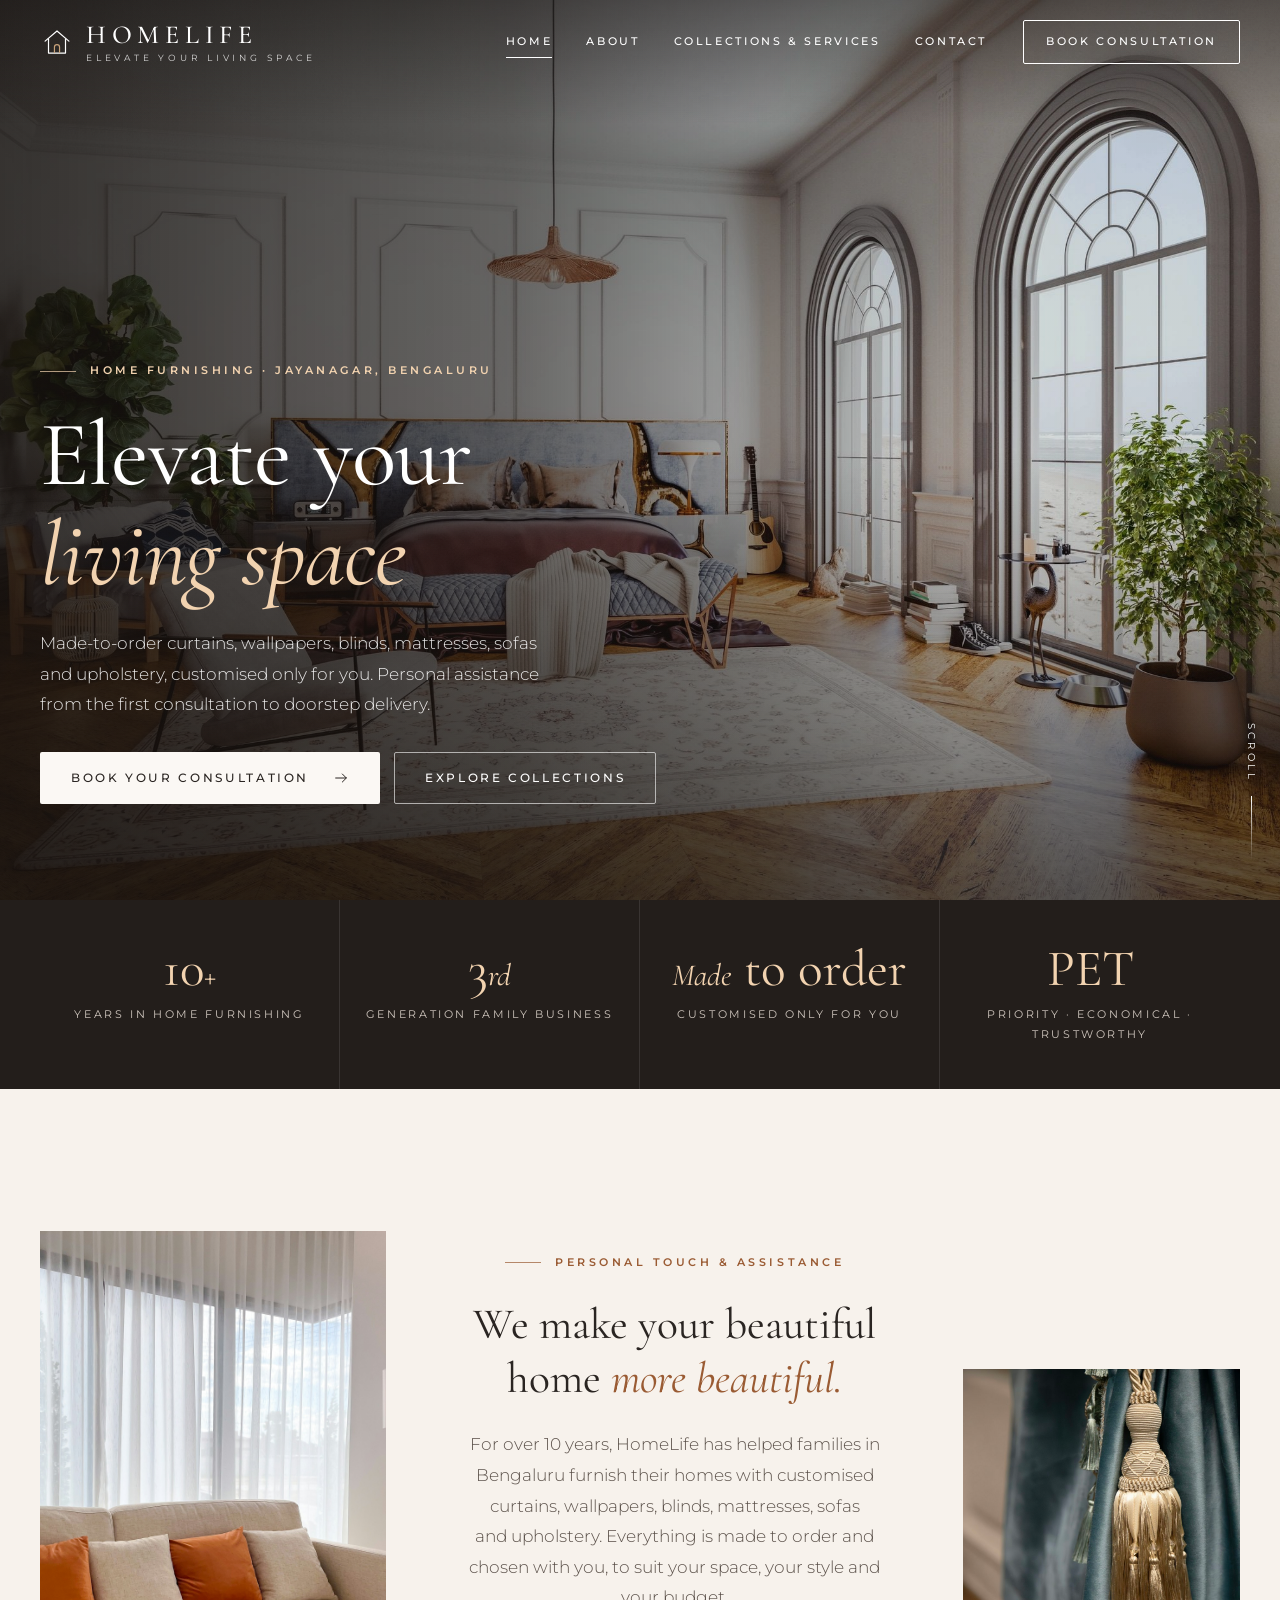
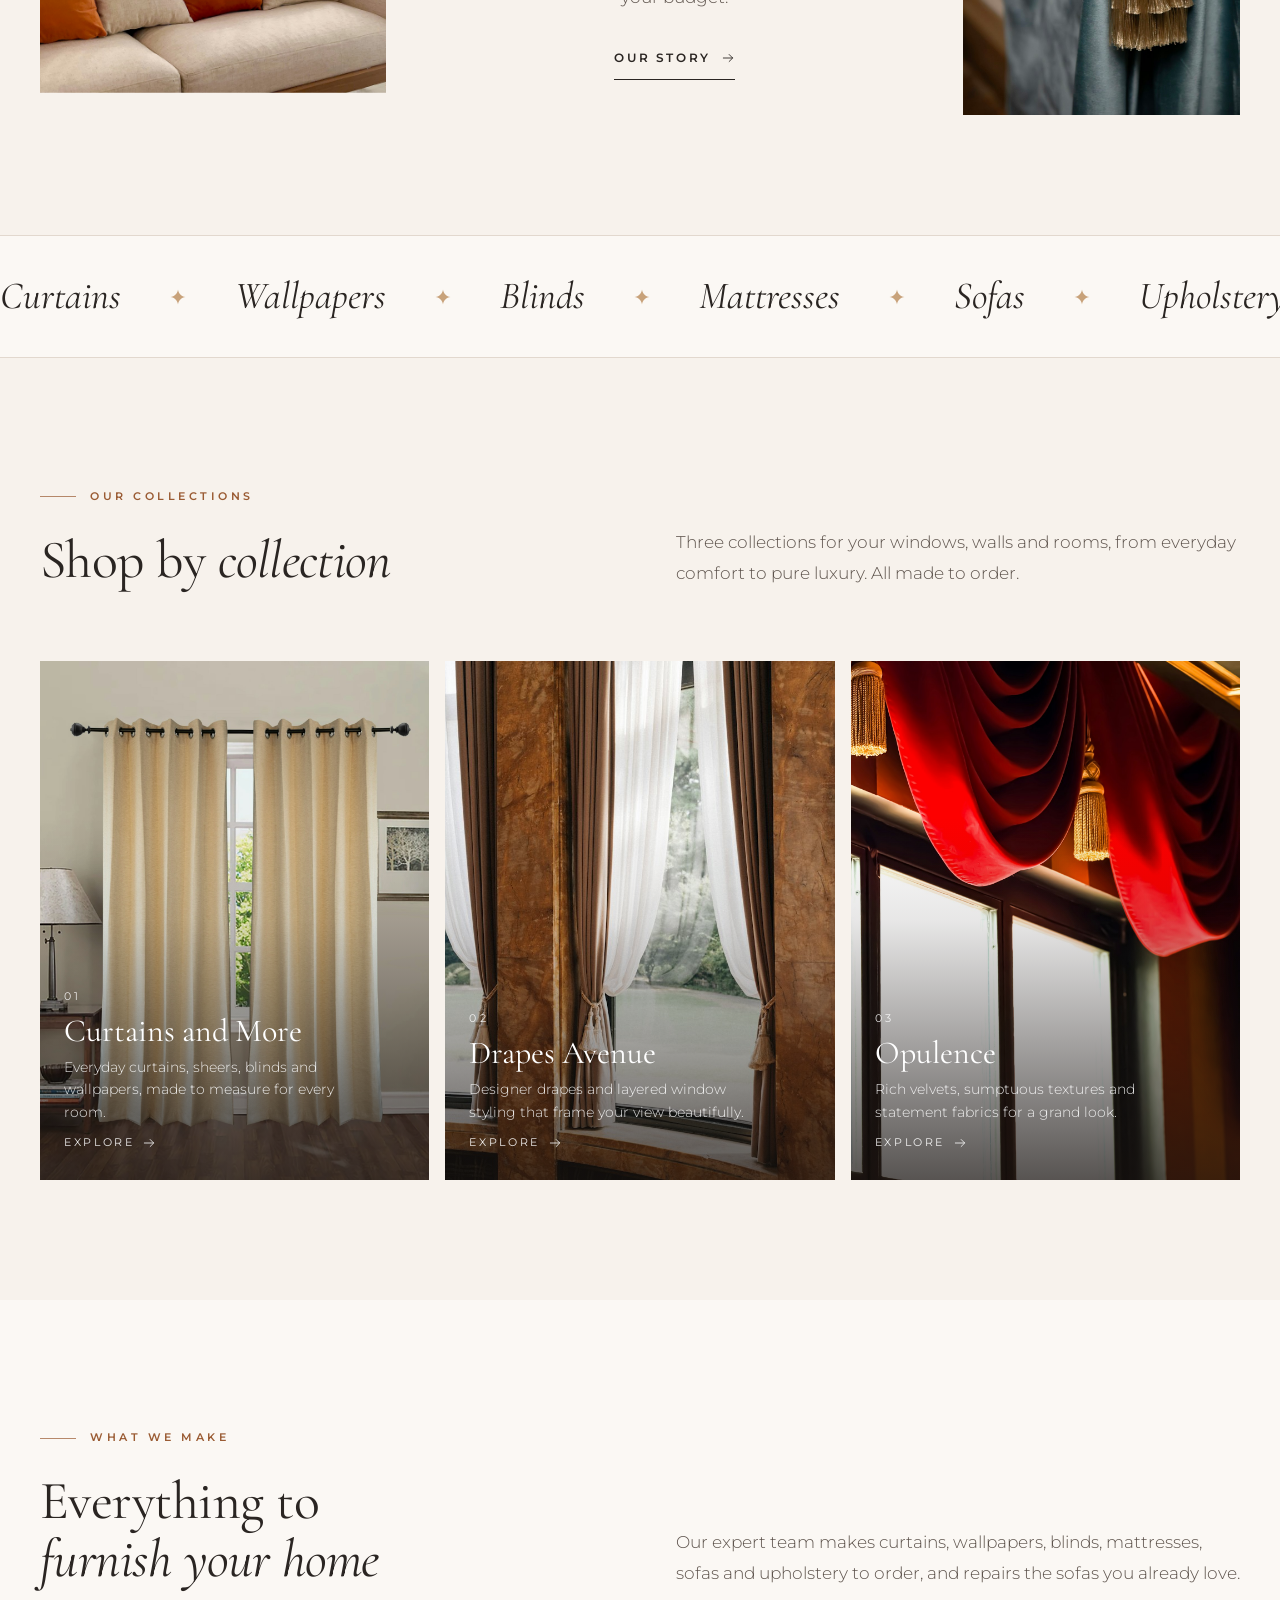
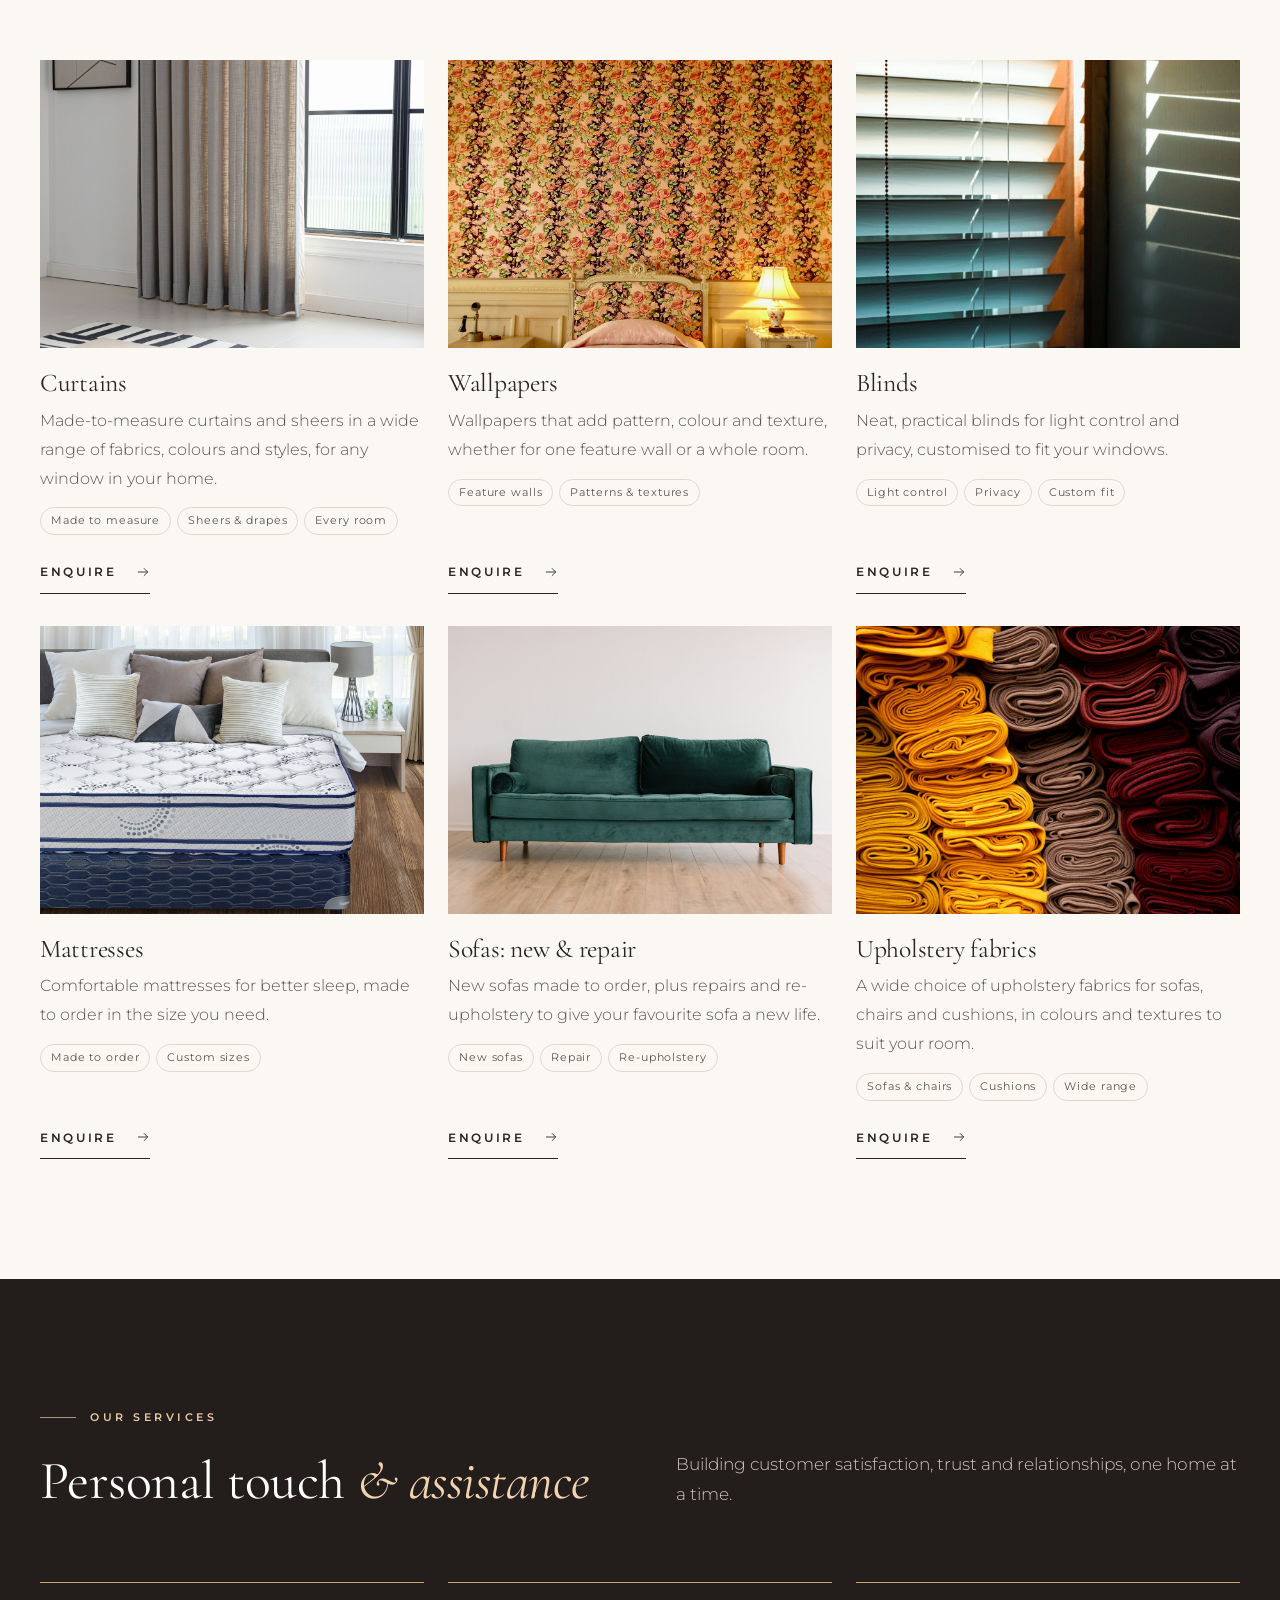
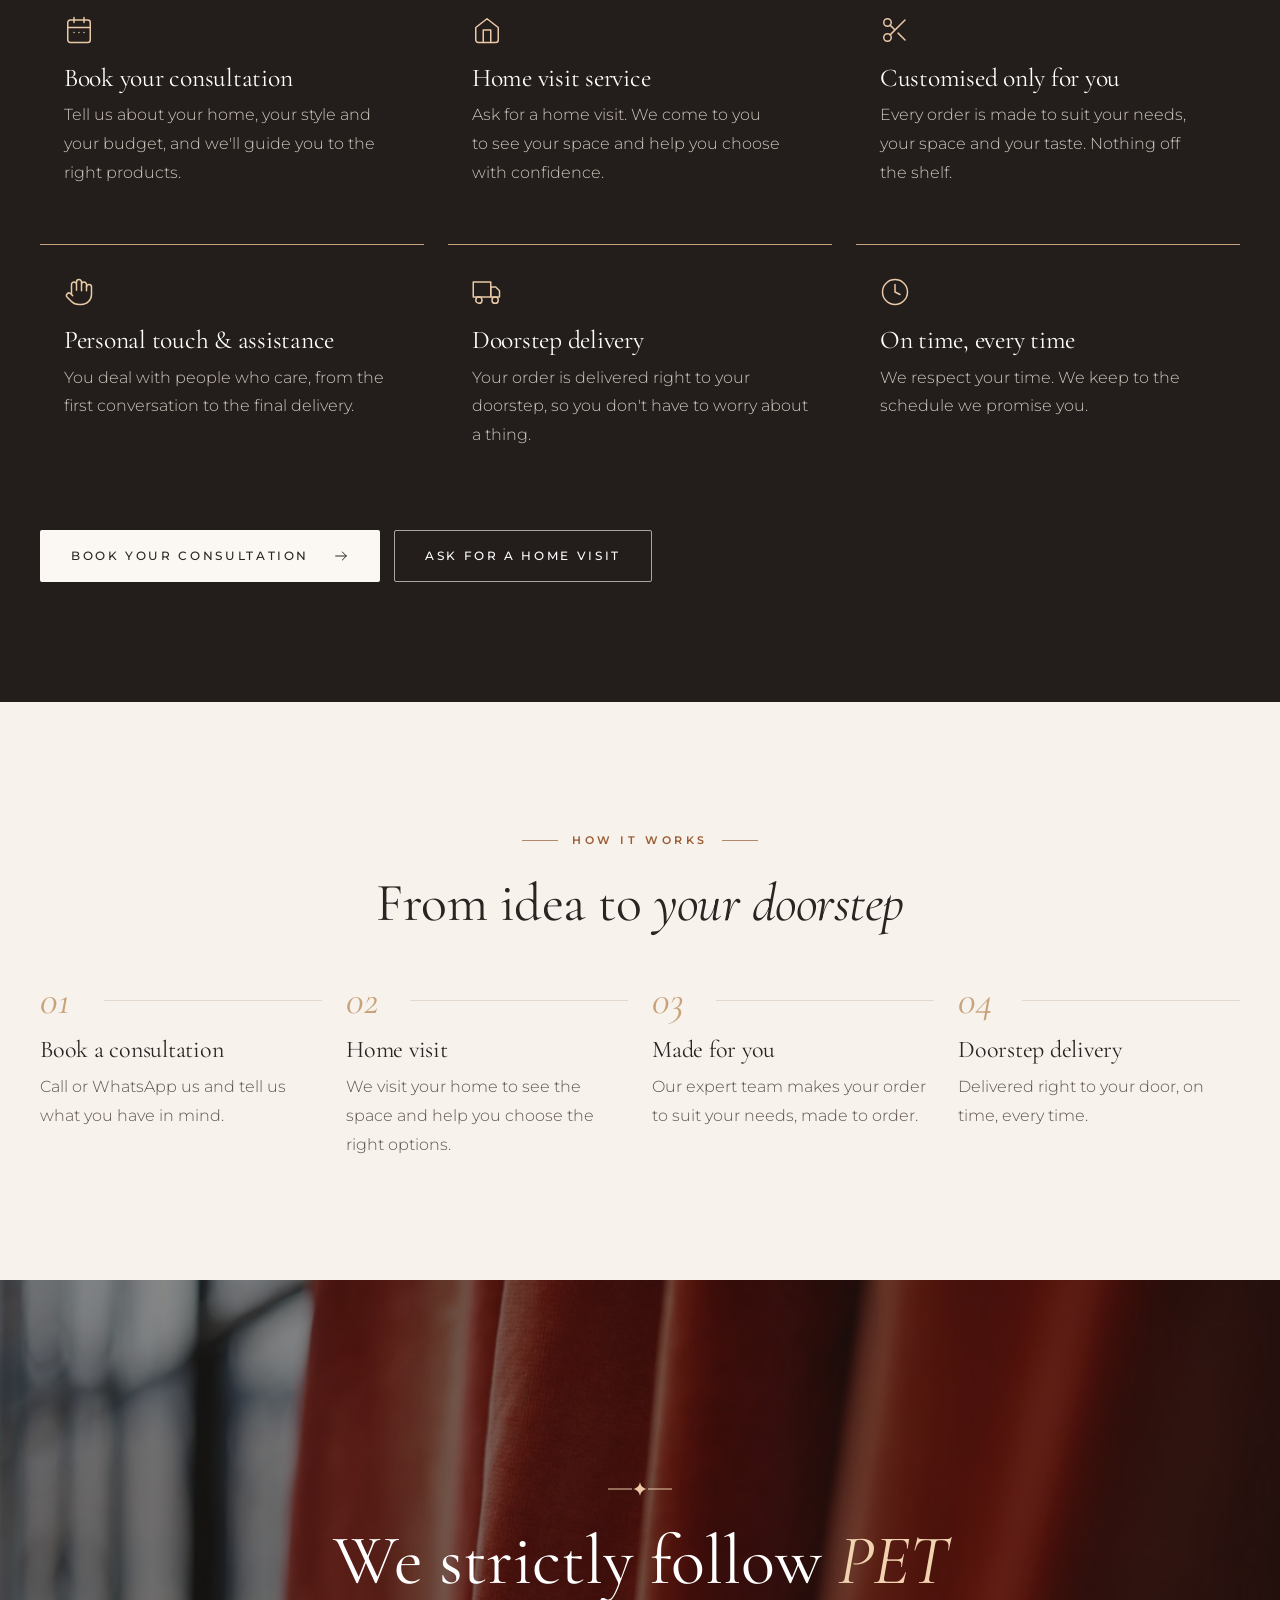
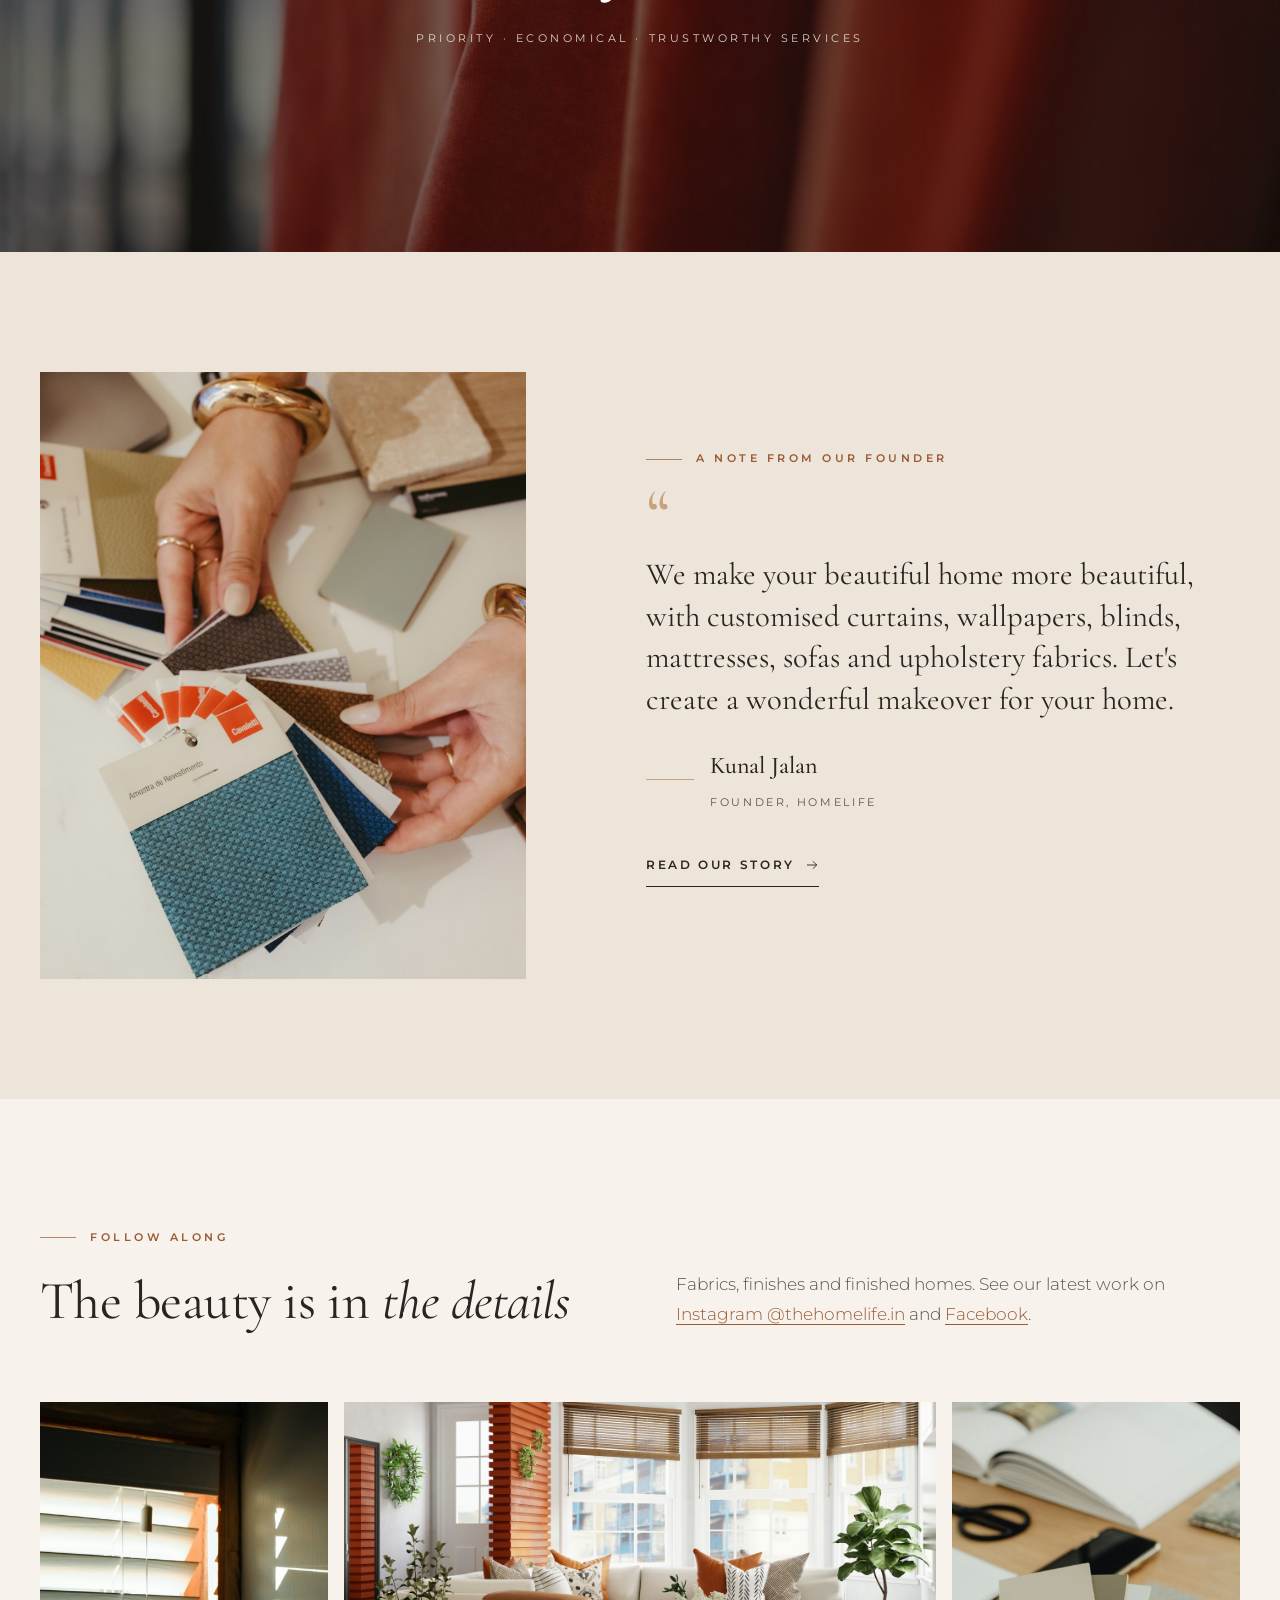
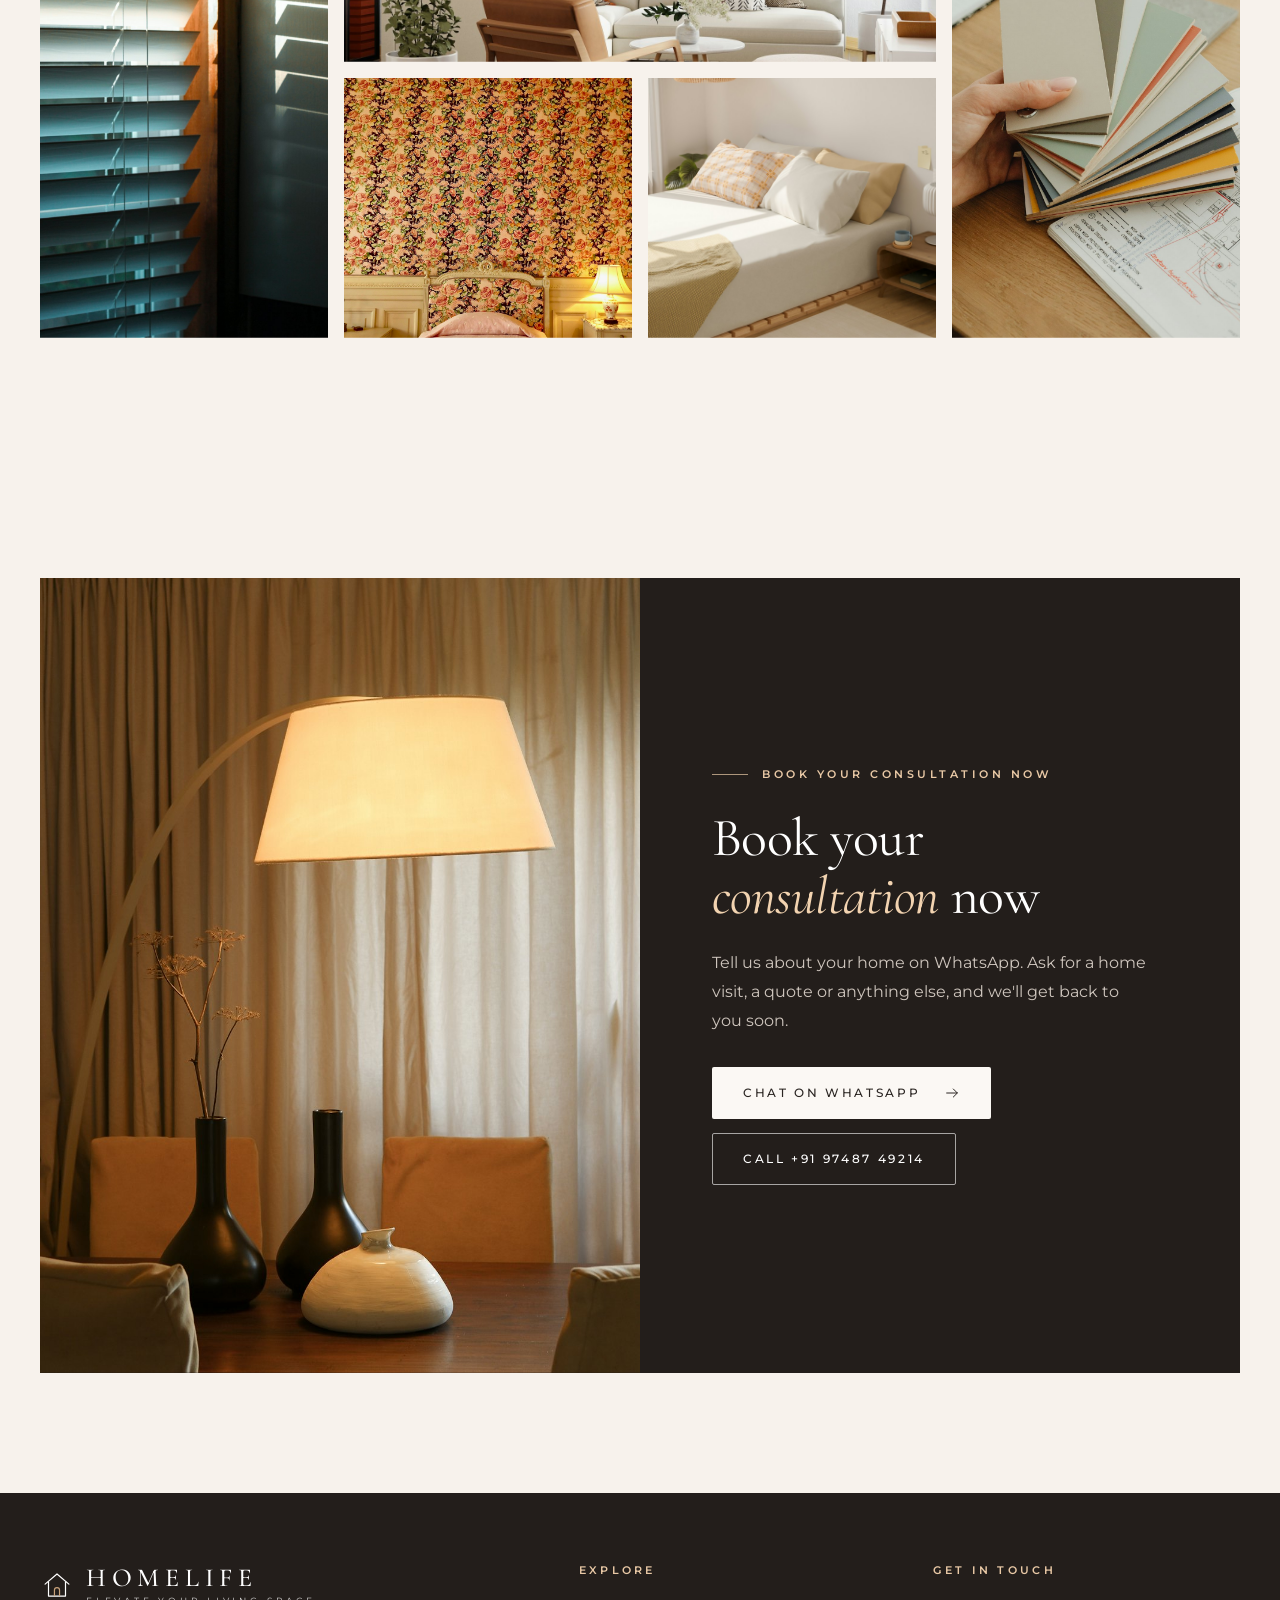
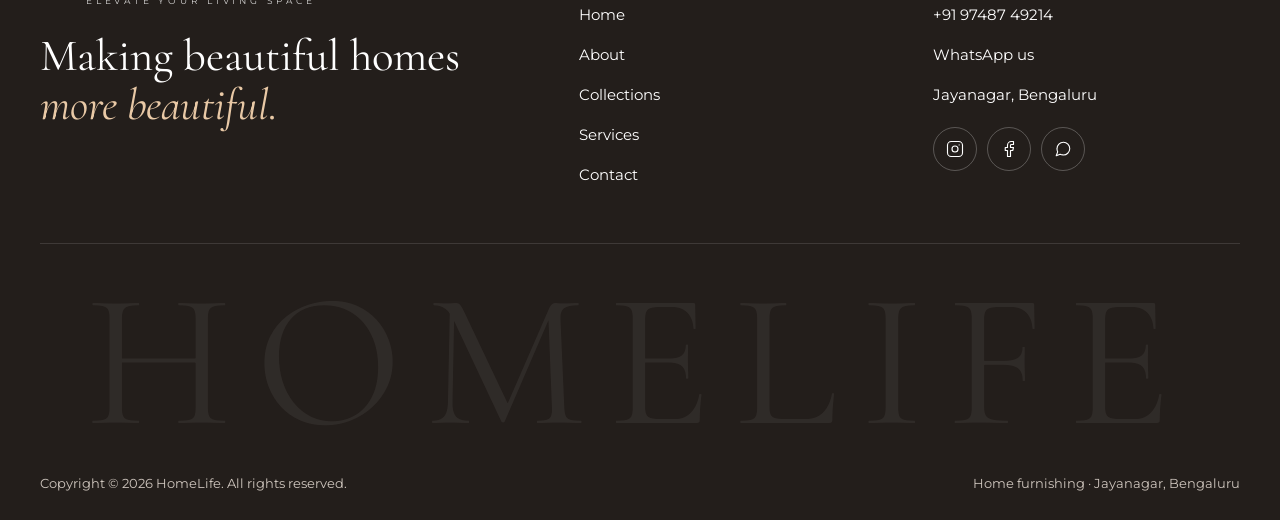
==== commit 6f4b7182: "Add real HomeLife business content, collections and WhatsApp enquiries - Founder note (Kunal Jalan)," ====
--- a/index.html
+++ b/index.html
@@ -3,14 +3,14 @@
 <head>
   <meta charset="utf-8">
   <meta name="viewport" content="width=device-width, initial-scale=1">
-  <title>HomeLife | Elevate Your Living Space</title>
-  <meta name="description" content="HomeLife: elevate your living space. Explore our products and services for a calmer, warmer, more personal home.">
+  <title>HomeLife | Curtains, Wallpapers, Blinds &amp; Sofas in Jayanagar, Bengaluru</title>
+  <meta name="description" content="HomeLife: made-to-order curtains, wallpapers, blinds, mattresses, sofas and upholstery fabrics in Jayanagar, Bengaluru. Personal assistance, home visits and doorstep delivery.">
   <link rel="canonical" href="https://thehomelife.in/">
   <meta name="theme-color" content="#231E1B">
   <meta property="og:type" content="website">
   <meta property="og:site_name" content="HomeLife">
-  <meta property="og:title" content="HomeLife | Elevate Your Living Space">
-  <meta property="og:description" content="HomeLife: elevate your living space. Explore our products and services for a calmer, warmer, more personal home.">
+  <meta property="og:title" content="HomeLife | Curtains, Wallpapers, Blinds &amp; Sofas in Jayanagar, Bengaluru">
+  <meta property="og:description" content="HomeLife: made-to-order curtains, wallpapers, blinds, mattresses, sofas and upholstery fabrics in Jayanagar, Bengaluru. Personal assistance, home visits and doorstep delivery.">
   <meta property="og:url" content="https://thehomelife.in/">
   <meta property="og:image" content="https://thehomelife.in/assets/img/hero-homelife.jpg">
   <meta property="og:locale" content="en_IN">
@@ -22,6 +22,7 @@
   <link rel="stylesheet" href="https://fonts.googleapis.com/css2?family=Cormorant+Garamond:ital,wght@0,400;0,500;0,600;1,400;1,500&amp;family=Montserrat:wght@300;400;500;600&amp;display=swap">
   <link rel="stylesheet" href="assets/css/styles.css">
   <script src="assets/js/main.js" defer></script>
+  <script type="application/ld+json">{"@context": "https://schema.org", "@type": "HomeGoodsStore", "name": "HomeLife", "slogan": "Elevate Your Living Space", "url": "https://thehomelife.in/", "image": "https://thehomelife.in/assets/img/hero-homelife.jpg", "telephone": "+91-9748749214", "description": "Home furnishing in Jayanagar, Bengaluru: made-to-order curtains, wallpapers, blinds, mattresses, sofas (new and repair) and upholstery fabrics.", "address": {"@type": "PostalAddress", "addressLocality": "Jayanagar, Bengaluru", "addressRegion": "Karnataka", "addressCountry": "IN"}, "areaServed": "Bengaluru", "founder": {"@type": "Person", "name": "Kunal Jalan"}, "sameAs": ["https://www.instagram.com/thehomelife.in/", "https://www.facebook.com/profile.php?id=61597053927324"]}</script>
 </head>
 <body>
   <a class="skip-link" href="#main">Skip to content</a>
@@ -36,9 +37,9 @@
         <ul>
           <li><a href="index.html" aria-current="page">Home</a></li>
           <li><a href="about.html">About</a></li>
-          <li><a href="products.html">Products &amp; Services</a></li>
+          <li><a href="products.html">Collections &amp; Services</a></li>
           <li><a href="contact.html">Contact</a></li>
-          <li><a class="btn" href="https://wa.me/919748749214?text=Hi%20HomeLife%2C%20I%27d%20like%20to%20know%20more." target="_blank" rel="noopener">Get in touch<span class="visually-hidden"> on WhatsApp (opens in a new tab)</span></a></li>
+          <li><a class="btn" href="https://wa.me/919748749214?text=Hi%20HomeLife%2C%20I%27d%20like%20to%20book%20a%20consultation." target="_blank" rel="noopener">Book consultation<span class="visually-hidden"> on WhatsApp (opens in a new tab)</span></a></li>
         </ul>
       </nav>
     </div>
@@ -47,147 +48,224 @@
   <main id="main">
     <section class="hero" aria-labelledby="hero-title">
       <div class="hero__media">
-        <img src="assets/img/hero-homelife.jpg" alt="A bright, elegant living room with arched windows, soft neutral furniture and natural light" width="2121" height="1414" fetchpriority="high">
+        <img src="assets/img/hero-homelife.jpg" alt="A bright, elegant room with arched windows, soft furnishings and natural light" width="2121" height="1414" fetchpriority="high">
       </div>
       <div class="container">
         <div class="hero__content reveal">
-          <span class="eyebrow">Welcome to HomeLife</span>
+          <span class="eyebrow">Home furnishing &middot; Jayanagar, Bengaluru</span>
           <h1 id="hero-title">Elevate your <em>living space</em></h1>
-          <p>A calmer, warmer, more personal home starts with the details. Discover what HomeLife offers and let's create a space you love coming home to.</p>
+          <p>Made-to-order curtains, wallpapers, blinds, mattresses, sofas and upholstery, customised only for you. Personal assistance from the first consultation to doorstep delivery.</p>
           <div class="btn-row">
-            <a class="btn btn--light" href="products.html">Explore the collection <svg aria-hidden="true" focusable="false" viewBox="0 0 24 24" fill="none" stroke="currentColor" stroke-width="1.5" stroke-linecap="round" stroke-linejoin="round"><path d="M4 12h16M14 6l6 6-6 6"/></svg></a>
-            <a class="btn btn--ghost-light" href="https://wa.me/919748749214?text=Hi%20HomeLife%2C%20I%27d%20like%20to%20know%20more." target="_blank" rel="noopener">Get in touch<span class="visually-hidden"> on WhatsApp (opens in a new tab)</span></a>
+            <a class="btn btn--light" href="https://wa.me/919748749214?text=Hi%20HomeLife%2C%20I%27d%20like%20to%20book%20a%20consultation." target="_blank" rel="noopener">Book your consultation<span class="visually-hidden"> on WhatsApp (opens in a new tab)</span> <svg aria-hidden="true" focusable="false" viewBox="0 0 24 24" fill="none" stroke="currentColor" stroke-width="1.5" stroke-linecap="round" stroke-linejoin="round"><path d="M4 12h16M14 6l6 6-6 6"/></svg></a>
+            <a class="btn btn--ghost-light" href="products.html#collections">Explore collections</a>
           </div>
         </div>
       </div>
       <a class="hero__scroll" href="#intro">Scroll</a>
+    </section>
+
+    <section class="facts" aria-label="HomeLife at a glance">
+      <div class="container facts__grid">
+        <div class="fact reveal"><span class="fact__value">10<em>+</em></span><span class="fact__label">Years in home furnishing</span></div>
+        <div class="fact reveal"><span class="fact__value">3<em>rd</em></span><span class="fact__label">Generation family business</span></div>
+        <div class="fact reveal"><span class="fact__value"><em>Made</em> to order</span><span class="fact__label">Customised only for you</span></div>
+        <div class="fact reveal"><span class="fact__value">PET</span><span class="fact__label">Priority &middot; Economical &middot; Trustworthy</span></div>
+      </div>
     </section>
 
     <section class="section" id="intro" aria-labelledby="intro-title">
       <div class="container intro">
-        <div class="intro__photo intro__photo--tall reveal-img"><img src="assets/img/living-sunlit-chair.jpg" alt="Late afternoon sun falling across a leather armchair and wooden chest" width="1200" height="1600" loading="lazy" decoding="async"></div>
+        <div class="intro__photo intro__photo--tall reveal-img"><img src="assets/img/curtains-sheer-sofa.jpg" alt="Sheer curtains softening the light behind a sofa with cushions" width="1600" height="2704" loading="lazy" decoding="async" style="object-position:50% 40%"></div>
         <div class="intro__text reveal">
-          <span class="eyebrow" id="intro-title">The HomeLife idea</span>
-          <p class="intro__quote">A home should feel like a deep breath: <em>calm, warm</em> and entirely yours.</p>
-          <p class="lead" style="margin-inline:auto">Every room can be more comfortable, more beautiful and more you. That is what elevating your living space means to us.</p>
+          <span class="eyebrow" id="intro-title">Personal touch &amp; assistance</span>
+          <p class="intro__quote">We make your beautiful home <em>more beautiful.</em></p>
+          <p class="lead" style="margin-inline:auto">For over 10 years, HomeLife has helped families in Bengaluru furnish their homes with customised curtains, wallpapers, blinds, mattresses, sofas and upholstery. Everything is made to order and chosen with you, to suit your space, your style and your budget.</p>
           <a class="text-link" href="about.html">Our story <svg aria-hidden="true" focusable="false" viewBox="0 0 24 24" fill="none" stroke="currentColor" stroke-width="1.5" stroke-linecap="round" stroke-linejoin="round"><path d="M4 12h16M14 6l6 6-6 6"/></svg></a>
         </div>
-        <div class="intro__photo intro__photo--small reveal-img"><img src="assets/img/decor-vase-shadow.jpg" alt="White ceramic vases and fruit on a draped table in soft light" width="1000" height="1333" loading="lazy" decoding="async"></div>
+        <div class="intro__photo intro__photo--small reveal-img"><img src="assets/img/drapes-tassel.jpg" alt="A decorative curtain tie-back with tassels" width="1000" height="1500" loading="lazy" decoding="async"></div>
       </div>
     </section>
 
     <div class="marquee" aria-hidden="true">
-      <div class="marquee__track"><div class="marquee__group"><span>Calm</span><svg aria-hidden="true" focusable="false" viewBox="0 0 24 24" fill="none" stroke="currentColor" stroke-width="1.5" stroke-linecap="round" stroke-linejoin="round"><path d="M12 2c.6 5.4 4.6 9.4 10 10-5.4.6-9.4 4.6-10 10-.6-5.4-4.6-9.4-10-10 5.4-.6 9.4-4.6 10-10z" fill="currentColor" stroke="none"/></svg><span>Warm</span><svg aria-hidden="true" focusable="false" viewBox="0 0 24 24" fill="none" stroke="currentColor" stroke-width="1.5" stroke-linecap="round" stroke-linejoin="round"><path d="M12 2c.6 5.4 4.6 9.4 10 10-5.4.6-9.4 4.6-10 10-.6-5.4-4.6-9.4-10-10 5.4-.6 9.4-4.6 10-10z" fill="currentColor" stroke="none"/></svg><span>Personal</span><svg aria-hidden="true" focusable="false" viewBox="0 0 24 24" fill="none" stroke="currentColor" stroke-width="1.5" stroke-linecap="round" stroke-linejoin="round"><path d="M12 2c.6 5.4 4.6 9.4 10 10-5.4.6-9.4 4.6-10 10-.6-5.4-4.6-9.4-10-10 5.4-.6 9.4-4.6 10-10z" fill="currentColor" stroke="none"/></svg><span>Considered</span><svg aria-hidden="true" focusable="false" viewBox="0 0 24 24" fill="none" stroke="currentColor" stroke-width="1.5" stroke-linecap="round" stroke-linejoin="round"><path d="M12 2c.6 5.4 4.6 9.4 10 10-5.4.6-9.4 4.6-10 10-.6-5.4-4.6-9.4-10-10 5.4-.6 9.4-4.6 10-10z" fill="currentColor" stroke="none"/></svg><span>Timeless</span><svg aria-hidden="true" focusable="false" viewBox="0 0 24 24" fill="none" stroke="currentColor" stroke-width="1.5" stroke-linecap="round" stroke-linejoin="round"><path d="M12 2c.6 5.4 4.6 9.4 10 10-5.4.6-9.4 4.6-10 10-.6-5.4-4.6-9.4-10-10 5.4-.6 9.4-4.6 10-10z" fill="currentColor" stroke="none"/></svg><span>Comfortable</span><svg aria-hidden="true" focusable="false" viewBox="0 0 24 24" fill="none" stroke="currentColor" stroke-width="1.5" stroke-linecap="round" stroke-linejoin="round"><path d="M12 2c.6 5.4 4.6 9.4 10 10-5.4.6-9.4 4.6-10 10-.6-5.4-4.6-9.4-10-10 5.4-.6 9.4-4.6 10-10z" fill="currentColor" stroke="none"/></svg></div><div class="marquee__group"><span>Calm</span><svg aria-hidden="true" focusable="false" viewBox="0 0 24 24" fill="none" stroke="currentColor" stroke-width="1.5" stroke-linecap="round" stroke-linejoin="round"><path d="M12 2c.6 5.4 4.6 9.4 10 10-5.4.6-9.4 4.6-10 10-.6-5.4-4.6-9.4-10-10 5.4-.6 9.4-4.6 10-10z" fill="currentColor" stroke="none"/></svg><span>Warm</span><svg aria-hidden="true" focusable="false" viewBox="0 0 24 24" fill="none" stroke="currentColor" stroke-width="1.5" stroke-linecap="round" stroke-linejoin="round"><path d="M12 2c.6 5.4 4.6 9.4 10 10-5.4.6-9.4 4.6-10 10-.6-5.4-4.6-9.4-10-10 5.4-.6 9.4-4.6 10-10z" fill="currentColor" stroke="none"/></svg><span>Personal</span><svg aria-hidden="true" focusable="false" viewBox="0 0 24 24" fill="none" stroke="currentColor" stroke-width="1.5" stroke-linecap="round" stroke-linejoin="round"><path d="M12 2c.6 5.4 4.6 9.4 10 10-5.4.6-9.4 4.6-10 10-.6-5.4-4.6-9.4-10-10 5.4-.6 9.4-4.6 10-10z" fill="currentColor" stroke="none"/></svg><span>Considered</span><svg aria-hidden="true" focusable="false" viewBox="0 0 24 24" fill="none" stroke="currentColor" stroke-width="1.5" stroke-linecap="round" stroke-linejoin="round"><path d="M12 2c.6 5.4 4.6 9.4 10 10-5.4.6-9.4 4.6-10 10-.6-5.4-4.6-9.4-10-10 5.4-.6 9.4-4.6 10-10z" fill="currentColor" stroke="none"/></svg><span>Timeless</span><svg aria-hidden="true" focusable="false" viewBox="0 0 24 24" fill="none" stroke="currentColor" stroke-width="1.5" stroke-linecap="round" stroke-linejoin="round"><path d="M12 2c.6 5.4 4.6 9.4 10 10-5.4.6-9.4 4.6-10 10-.6-5.4-4.6-9.4-10-10 5.4-.6 9.4-4.6 10-10z" fill="currentColor" stroke="none"/></svg><span>Comfortable</span><svg aria-hidden="true" focusable="false" viewBox="0 0 24 24" fill="none" stroke="currentColor" stroke-width="1.5" stroke-linecap="round" stroke-linejoin="round"><path d="M12 2c.6 5.4 4.6 9.4 10 10-5.4.6-9.4 4.6-10 10-.6-5.4-4.6-9.4-10-10 5.4-.6 9.4-4.6 10-10z" fill="currentColor" stroke="none"/></svg></div></div>
+      <div class="marquee__track"><div class="marquee__group"><span>Curtains</span><svg aria-hidden="true" focusable="false" viewBox="0 0 24 24" fill="none" stroke="currentColor" stroke-width="1.5" stroke-linecap="round" stroke-linejoin="round"><path d="M12 2c.6 5.4 4.6 9.4 10 10-5.4.6-9.4 4.6-10 10-.6-5.4-4.6-9.4-10-10 5.4-.6 9.4-4.6 10-10z" fill="currentColor" stroke="none"/></svg><span>Wallpapers</span><svg aria-hidden="true" focusable="false" viewBox="0 0 24 24" fill="none" stroke="currentColor" stroke-width="1.5" stroke-linecap="round" stroke-linejoin="round"><path d="M12 2c.6 5.4 4.6 9.4 10 10-5.4.6-9.4 4.6-10 10-.6-5.4-4.6-9.4-10-10 5.4-.6 9.4-4.6 10-10z" fill="currentColor" stroke="none"/></svg><span>Blinds</span><svg aria-hidden="true" focusable="false" viewBox="0 0 24 24" fill="none" stroke="currentColor" stroke-width="1.5" stroke-linecap="round" stroke-linejoin="round"><path d="M12 2c.6 5.4 4.6 9.4 10 10-5.4.6-9.4 4.6-10 10-.6-5.4-4.6-9.4-10-10 5.4-.6 9.4-4.6 10-10z" fill="currentColor" stroke="none"/></svg><span>Mattresses</span><svg aria-hidden="true" focusable="false" viewBox="0 0 24 24" fill="none" stroke="currentColor" stroke-width="1.5" stroke-linecap="round" stroke-linejoin="round"><path d="M12 2c.6 5.4 4.6 9.4 10 10-5.4.6-9.4 4.6-10 10-.6-5.4-4.6-9.4-10-10 5.4-.6 9.4-4.6 10-10z" fill="currentColor" stroke="none"/></svg><span>Sofas</span><svg aria-hidden="true" focusable="false" viewBox="0 0 24 24" fill="none" stroke="currentColor" stroke-width="1.5" stroke-linecap="round" stroke-linejoin="round"><path d="M12 2c.6 5.4 4.6 9.4 10 10-5.4.6-9.4 4.6-10 10-.6-5.4-4.6-9.4-10-10 5.4-.6 9.4-4.6 10-10z" fill="currentColor" stroke="none"/></svg><span>Upholstery</span><svg aria-hidden="true" focusable="false" viewBox="0 0 24 24" fill="none" stroke="currentColor" stroke-width="1.5" stroke-linecap="round" stroke-linejoin="round"><path d="M12 2c.6 5.4 4.6 9.4 10 10-5.4.6-9.4 4.6-10 10-.6-5.4-4.6-9.4-10-10 5.4-.6 9.4-4.6 10-10z" fill="currentColor" stroke="none"/></svg></div><div class="marquee__group"><span>Curtains</span><svg aria-hidden="true" focusable="false" viewBox="0 0 24 24" fill="none" stroke="currentColor" stroke-width="1.5" stroke-linecap="round" stroke-linejoin="round"><path d="M12 2c.6 5.4 4.6 9.4 10 10-5.4.6-9.4 4.6-10 10-.6-5.4-4.6-9.4-10-10 5.4-.6 9.4-4.6 10-10z" fill="currentColor" stroke="none"/></svg><span>Wallpapers</span><svg aria-hidden="true" focusable="false" viewBox="0 0 24 24" fill="none" stroke="currentColor" stroke-width="1.5" stroke-linecap="round" stroke-linejoin="round"><path d="M12 2c.6 5.4 4.6 9.4 10 10-5.4.6-9.4 4.6-10 10-.6-5.4-4.6-9.4-10-10 5.4-.6 9.4-4.6 10-10z" fill="currentColor" stroke="none"/></svg><span>Blinds</span><svg aria-hidden="true" focusable="false" viewBox="0 0 24 24" fill="none" stroke="currentColor" stroke-width="1.5" stroke-linecap="round" stroke-linejoin="round"><path d="M12 2c.6 5.4 4.6 9.4 10 10-5.4.6-9.4 4.6-10 10-.6-5.4-4.6-9.4-10-10 5.4-.6 9.4-4.6 10-10z" fill="currentColor" stroke="none"/></svg><span>Mattresses</span><svg aria-hidden="true" focusable="false" viewBox="0 0 24 24" fill="none" stroke="currentColor" stroke-width="1.5" stroke-linecap="round" stroke-linejoin="round"><path d="M12 2c.6 5.4 4.6 9.4 10 10-5.4.6-9.4 4.6-10 10-.6-5.4-4.6-9.4-10-10 5.4-.6 9.4-4.6 10-10z" fill="currentColor" stroke="none"/></svg><span>Sofas</span><svg aria-hidden="true" focusable="false" viewBox="0 0 24 24" fill="none" stroke="currentColor" stroke-width="1.5" stroke-linecap="round" stroke-linejoin="round"><path d="M12 2c.6 5.4 4.6 9.4 10 10-5.4.6-9.4 4.6-10 10-.6-5.4-4.6-9.4-10-10 5.4-.6 9.4-4.6 10-10z" fill="currentColor" stroke="none"/></svg><span>Upholstery</span><svg aria-hidden="true" focusable="false" viewBox="0 0 24 24" fill="none" stroke="currentColor" stroke-width="1.5" stroke-linecap="round" stroke-linejoin="round"><path d="M12 2c.6 5.4 4.6 9.4 10 10-5.4.6-9.4 4.6-10 10-.6-5.4-4.6-9.4-10-10 5.4-.6 9.4-4.6 10-10z" fill="currentColor" stroke="none"/></svg></div></div>
     </div>
 
-    <section class="section" aria-labelledby="rooms-title">
+    <section class="section" id="collections" aria-labelledby="col-title">
       <div class="container">
         <div class="section-head section-head--split">
           <div>
-            <span class="eyebrow">Inspiration</span>
-            <h2 id="rooms-title">Explore by <em>room</em></h2>
-          </div>
-          <p class="lead">From the living room to the bedroom, small changes make a big difference to how a space feels.</p>
-        </div>
-        <div class="tiles tiles--4">
-          <a class="tile reveal" href="products.html">
-            <img src="assets/img/living-art.jpg" alt="A living room with a cream sofa, framed artwork and a floor lamp" width="1600" height="2000" loading="lazy" decoding="async">
-            
+            <span class="eyebrow">Our collections</span>
+            <h2 id="col-title">Shop by <em>collection</em></h2>
+          </div>
+          <p class="lead">Three collections for your windows, walls and rooms, from everyday comfort to pure luxury. All made to order.</p>
+        </div>
+        <div class="tiles tiles--3">
+          <a class="tile reveal" href="products.html#curtains-and-more">
+            <img src="assets/img/col-curtains-and-more.jpg" alt="Cream curtains hanging at a bright window beside a lamp" width="1400" height="1801" loading="lazy" decoding="async">
             <span class="tile__body">
               <span class="tile__index">01</span>
-              <span class="tile__title">Living room</span>
+              <span class="tile__title">Curtains and More</span>
+              <span class="tile__desc">Everyday curtains, sheers, blinds and wallpapers, made to measure for every room.</span>
               <span class="tile__more">Explore <svg aria-hidden="true" focusable="false" viewBox="0 0 24 24" fill="none" stroke="currentColor" stroke-width="1.5" stroke-linecap="round" stroke-linejoin="round"><path d="M4 12h16M14 6l6 6-6 6"/></svg></span>
             </span>
           </a>
-          <a class="tile reveal" href="products.html">
-            <img src="assets/img/bedroom-calm.jpg" alt="A calm bedroom with white linen and warm wooden tones" width="1600" height="2133" loading="lazy" decoding="async">
-            
+          <a class="tile reveal" href="products.html#drapes-avenue">
+            <img src="assets/img/col-drapes-avenue.jpg" alt="Elegant floor-length curtains framing a window with a view of greenery" width="1400" height="933" loading="lazy" decoding="async">
             <span class="tile__body">
               <span class="tile__index">02</span>
-              <span class="tile__title">Bedroom</span>
+              <span class="tile__title">Drapes Avenue</span>
+              <span class="tile__desc">Designer drapes and layered window styling that frame your view beautifully.</span>
               <span class="tile__more">Explore <svg aria-hidden="true" focusable="false" viewBox="0 0 24 24" fill="none" stroke="currentColor" stroke-width="1.5" stroke-linecap="round" stroke-linejoin="round"><path d="M4 12h16M14 6l6 6-6 6"/></svg></span>
             </span>
           </a>
-          <a class="tile reveal" href="products.html">
-            <img src="assets/img/dining-moody.jpg" alt="A dining table with sculptural chairs under a globe chandelier" width="1400" height="1282" loading="lazy" decoding="async">
-            
+          <a class="tile reveal" href="products.html#opulence">
+            <img src="assets/img/col-opulence.jpg" alt="Rich red velvet drapes with gold tassels at a tall window" width="1400" height="2489" loading="lazy" decoding="async">
             <span class="tile__body">
               <span class="tile__index">03</span>
-              <span class="tile__title">Dining</span>
+              <span class="tile__title">Opulence</span>
+              <span class="tile__desc">Rich velvets, sumptuous textures and statement fabrics for a grand look.</span>
               <span class="tile__more">Explore <svg aria-hidden="true" focusable="false" viewBox="0 0 24 24" fill="none" stroke="currentColor" stroke-width="1.5" stroke-linecap="round" stroke-linejoin="round"><path d="M4 12h16M14 6l6 6-6 6"/></svg></span>
             </span>
           </a>
-          <a class="tile reveal" href="products.html">
-            <img src="assets/img/decor-vases-shelf.jpg" alt="Ceramic vases arranged on a softly lit shelf" width="1000" height="1500" loading="lazy" decoding="async">
-            
-            <span class="tile__body">
-              <span class="tile__index">04</span>
-              <span class="tile__title">Décor &amp; accents</span>
-              <span class="tile__more">Explore <svg aria-hidden="true" focusable="false" viewBox="0 0 24 24" fill="none" stroke="currentColor" stroke-width="1.5" stroke-linecap="round" stroke-linejoin="round"><path d="M4 12h16M14 6l6 6-6 6"/></svg></span>
-            </span>
-          </a>
-        </div>
-      </div>
-    </section>
-
-    <section class="section section--surface" aria-labelledby="offer-title">
-      <div class="container feature">
-        <div class="feature__media reveal-img"><img src="assets/img/living-wood.jpg" alt="A modern living room with natural light and warm wooden accents" width="1400" height="1750" loading="lazy" decoding="async"></div>
-        <div class="feature__card reveal">
-          <span class="eyebrow">What we offer</span>
-          <h2 id="offer-title">Pieces for a home that <em>feels like you</em></h2>
-          <p class="lead">
-            <!-- TODO: replace with a one or two sentence summary of what HomeLife sells or does. -->
-            <span class="placeholder">Add a short summary of HomeLife's products and services here.</span> <span class="ph-tag">To add</span>
-          </p>
-          <div class="btn-row">
-            <a class="btn btn--primary" href="products.html">Products &amp; services <svg aria-hidden="true" focusable="false" viewBox="0 0 24 24" fill="none" stroke="currentColor" stroke-width="1.5" stroke-linecap="round" stroke-linejoin="round"><path d="M4 12h16M14 6l6 6-6 6"/></svg></a>
-          </div>
-        </div>
-      </div>
-    </section>
-
-    <section class="band" aria-label="HomeLife promise">
-      <div class="band__media"><img src="assets/img/dining-moody.jpg" alt="" width="1400" height="1282" loading="lazy" decoding="async" style="object-position:50% 60%"></div>
+        </div>
+      </div>
+    </section>
+
+    <section class="section section--surface" aria-labelledby="make-title">
+      <div class="container">
+        <div class="section-head section-head--split">
+          <div>
+            <span class="eyebrow">What we make</span>
+            <h2 id="make-title">Everything to <em>furnish your home</em></h2>
+          </div>
+          <p class="lead">Our expert team makes curtains, wallpapers, blinds, mattresses, sofas and upholstery to order, and repairs the sofas you already love.</p>
+        </div>
+        <div class="products">
+          <article class="pcard reveal">
+            <div class="pcard__media"><img src="assets/img/curtains-bright.jpg" alt="Light curtains framing a large window in a bright room" width="1200" height="879" loading="lazy" decoding="async"></div>
+            <h3>Curtains</h3>
+            <p>Made-to-measure curtains and sheers in a wide range of fabrics, colours and styles, for any window in your home.</p>
+            <ul class="chips" aria-label="Highlights"><li>Made to measure</li><li>Sheers &amp; drapes</li><li>Every room</li></ul>
+            <a class="text-link" href="https://wa.me/919748749214?text=Hi%20HomeLife%2C%20I%27m%20interested%20in%20Curtains." target="_blank" rel="noopener">Enquire<span class="visually-hidden"> on WhatsApp (opens in a new tab)</span> <svg aria-hidden="true" focusable="false" viewBox="0 0 24 24" fill="none" stroke="currentColor" stroke-width="1.5" stroke-linecap="round" stroke-linejoin="round"><path d="M4 12h16M14 6l6 6-6 6"/></svg></a>
+          </article>
+          <article class="pcard reveal">
+            <div class="pcard__media"><img src="assets/img/wallpaper-floral.jpg" alt="A wall covered in warm floral wallpaper" width="1200" height="900" loading="lazy" decoding="async"></div>
+            <h3>Wallpapers</h3>
+            <p>Wallpapers that add pattern, colour and texture, whether for one feature wall or a whole room.</p>
+            <ul class="chips" aria-label="Highlights"><li>Feature walls</li><li>Patterns &amp; textures</li></ul>
+            <a class="text-link" href="https://wa.me/919748749214?text=Hi%20HomeLife%2C%20I%27m%20interested%20in%20Wallpapers." target="_blank" rel="noopener">Enquire<span class="visually-hidden"> on WhatsApp (opens in a new tab)</span> <svg aria-hidden="true" focusable="false" viewBox="0 0 24 24" fill="none" stroke="currentColor" stroke-width="1.5" stroke-linecap="round" stroke-linejoin="round"><path d="M4 12h16M14 6l6 6-6 6"/></svg></a>
+          </article>
+          <article class="pcard reveal">
+            <div class="pcard__media"><img src="assets/img/blinds-wood.jpg" alt="Wooden window blinds letting in soft daylight" width="1200" height="1800" loading="lazy" decoding="async"></div>
+            <h3>Blinds</h3>
+            <p>Neat, practical blinds for light control and privacy, customised to fit your windows.</p>
+            <ul class="chips" aria-label="Highlights"><li>Light control</li><li>Privacy</li><li>Custom fit</li></ul>
+            <a class="text-link" href="https://wa.me/919748749214?text=Hi%20HomeLife%2C%20I%27m%20interested%20in%20Blinds." target="_blank" rel="noopener">Enquire<span class="visually-hidden"> on WhatsApp (opens in a new tab)</span> <svg aria-hidden="true" focusable="false" viewBox="0 0 24 24" fill="none" stroke="currentColor" stroke-width="1.5" stroke-linecap="round" stroke-linejoin="round"><path d="M4 12h16M14 6l6 6-6 6"/></svg></a>
+          </article>
+          <article class="pcard reveal">
+            <div class="pcard__media"><img src="assets/img/mattress.jpg" alt="A neatly made bed with a quilted mattress and pillows" width="1200" height="1026" loading="lazy" decoding="async"></div>
+            <h3>Mattresses</h3>
+            <p>Comfortable mattresses for better sleep, made to order in the size you need.</p>
+            <ul class="chips" aria-label="Highlights"><li>Made to order</li><li>Custom sizes</li></ul>
+            <a class="text-link" href="https://wa.me/919748749214?text=Hi%20HomeLife%2C%20I%27m%20interested%20in%20Mattresses." target="_blank" rel="noopener">Enquire<span class="visually-hidden"> on WhatsApp (opens in a new tab)</span> <svg aria-hidden="true" focusable="false" viewBox="0 0 24 24" fill="none" stroke="currentColor" stroke-width="1.5" stroke-linecap="round" stroke-linejoin="round"><path d="M4 12h16M14 6l6 6-6 6"/></svg></a>
+          </article>
+          <article class="pcard reveal">
+            <div class="pcard__media"><img src="assets/img/sofa-green.jpg" alt="A green fabric sofa with cushions" width="1400" height="933" loading="lazy" decoding="async"></div>
+            <h3>Sofas: new &amp; repair</h3>
+            <p>New sofas made to order, plus repairs and re-upholstery to give your favourite sofa a new life.</p>
+            <ul class="chips" aria-label="Highlights"><li>New sofas</li><li>Repair</li><li>Re-upholstery</li></ul>
+            <a class="text-link" href="https://wa.me/919748749214?text=Hi%20HomeLife%2C%20I%27m%20interested%20in%20Sofas%20new%20%26%20repair." target="_blank" rel="noopener">Enquire<span class="visually-hidden"> on WhatsApp (opens in a new tab)</span> <svg aria-hidden="true" focusable="false" viewBox="0 0 24 24" fill="none" stroke="currentColor" stroke-width="1.5" stroke-linecap="round" stroke-linejoin="round"><path d="M4 12h16M14 6l6 6-6 6"/></svg></a>
+          </article>
+          <article class="pcard reveal">
+            <div class="pcard__media"><img src="assets/img/fabric-rolls.jpg" alt="Rolls of upholstery fabric in warm colours" width="1200" height="800" loading="lazy" decoding="async"></div>
+            <h3>Upholstery fabrics</h3>
+            <p>A wide choice of upholstery fabrics for sofas, chairs and cushions, in colours and textures to suit your room.</p>
+            <ul class="chips" aria-label="Highlights"><li>Sofas &amp; chairs</li><li>Cushions</li><li>Wide range</li></ul>
+            <a class="text-link" href="https://wa.me/919748749214?text=Hi%20HomeLife%2C%20I%27m%20interested%20in%20Upholstery%20fabrics." target="_blank" rel="noopener">Enquire<span class="visually-hidden"> on WhatsApp (opens in a new tab)</span> <svg aria-hidden="true" focusable="false" viewBox="0 0 24 24" fill="none" stroke="currentColor" stroke-width="1.5" stroke-linecap="round" stroke-linejoin="round"><path d="M4 12h16M14 6l6 6-6 6"/></svg></a>
+          </article>
+        </div>
+      </div>
+    </section>
+
+    <section class="section section--deep on-dark" aria-labelledby="services-title">
+      <div class="container">
+        <div class="section-head section-head--split">
+          <div>
+            <span class="eyebrow">Our services</span>
+            <h2 id="services-title" style="color:#fff">Personal touch <em style="color:#F2D3B0">&amp; assistance</em></h2>
+          </div>
+          <p class="lead">Building customer satisfaction, trust and relationships, one home at a time.</p>
+        </div>
+        <div class="services">
+          <div class="service reveal"><svg aria-hidden="true" focusable="false" viewBox="0 0 24 24" fill="none" stroke="currentColor" stroke-width="1.5" stroke-linecap="round" stroke-linejoin="round"><rect x="3" y="4" width="18" height="18" rx="2"/><path d="M16 2v4M8 2v4M3 10h18M8 14h.01M12 14h.01M16 14h.01"/></svg><h3>Book your consultation</h3><p>Tell us about your home, your style and your budget, and we'll guide you to the right products.</p></div>
+          <div class="service reveal"><svg aria-hidden="true" focusable="false" viewBox="0 0 24 24" fill="none" stroke="currentColor" stroke-width="1.5" stroke-linecap="round" stroke-linejoin="round"><path d="M3 10l9-7 9 7v10a2 2 0 0 1-2 2H5a2 2 0 0 1-2-2z"/><path d="M9 22V12h6v10"/></svg><h3>Home visit service</h3><p>Ask for a home visit. We come to you to see your space and help you choose with confidence.</p></div>
+          <div class="service reveal"><svg aria-hidden="true" focusable="false" viewBox="0 0 24 24" fill="none" stroke="currentColor" stroke-width="1.5" stroke-linecap="round" stroke-linejoin="round"><circle cx="6" cy="6" r="3"/><circle cx="6" cy="18" r="3"/><path d="M20 4L8.1 15.9M14.5 14.5L20 20M8.1 8.1L12 12"/></svg><h3>Customised only for you</h3><p>Every order is made to suit your needs, your space and your taste. Nothing off the shelf.</p></div>
+          <div class="service reveal"><svg aria-hidden="true" focusable="false" viewBox="0 0 24 24" fill="none" stroke="currentColor" stroke-width="1.5" stroke-linecap="round" stroke-linejoin="round"><path d="M18 11V6a2 2 0 0 0-4 0v5M14 10V4a2 2 0 0 0-4 0v6M10 10.5V6a2 2 0 0 0-4 0v8"/><path d="M18 8a2 2 0 1 1 4 0v6a8 8 0 0 1-8 8h-2c-2.8 0-4.5-.9-6-2.4l-3.6-3.6a2 2 0 0 1 2.8-2.8L7 15"/></svg><h3>Personal touch &amp; assistance</h3><p>You deal with people who care, from the first conversation to the final delivery.</p></div>
+          <div class="service reveal"><svg aria-hidden="true" focusable="false" viewBox="0 0 24 24" fill="none" stroke="currentColor" stroke-width="1.5" stroke-linecap="round" stroke-linejoin="round"><path d="M1 4h14v12H1z"/><path d="M15 8h4l3 3v5h-7z"/><circle cx="5.5" cy="18.5" r="2.5"/><circle cx="18.5" cy="18.5" r="2.5"/></svg><h3>Doorstep delivery</h3><p>Your order is delivered right to your doorstep, so you don't have to worry about a thing.</p></div>
+          <div class="service reveal"><svg aria-hidden="true" focusable="false" viewBox="0 0 24 24" fill="none" stroke="currentColor" stroke-width="1.5" stroke-linecap="round" stroke-linejoin="round"><circle cx="12" cy="12" r="10"/><path d="M12 6v6l4 2"/></svg><h3>On time, every time</h3><p>We respect your time. We keep to the schedule we promise you.</p></div>
+        </div>
+        <div class="btn-row" style="margin-top:48px">
+          <a class="btn btn--light" href="https://wa.me/919748749214?text=Hi%20HomeLife%2C%20I%27d%20like%20to%20book%20a%20consultation." target="_blank" rel="noopener">Book your consultation<span class="visually-hidden"> on WhatsApp (opens in a new tab)</span> <svg aria-hidden="true" focusable="false" viewBox="0 0 24 24" fill="none" stroke="currentColor" stroke-width="1.5" stroke-linecap="round" stroke-linejoin="round"><path d="M4 12h16M14 6l6 6-6 6"/></svg></a>
+          <a class="btn btn--ghost-light" href="https://wa.me/919748749214?text=Hi%20HomeLife%2C%20I%27d%20like%20to%20ask%20for%20a%20home%20visit." target="_blank" rel="noopener">Ask for a home visit<span class="visually-hidden"> on WhatsApp (opens in a new tab)</span></a>
+        </div>
+      </div>
+    </section>
+
+    <section class="section" aria-labelledby="process-title">
+      <div class="container">
+        <div class="section-head section-head--center">
+          <span class="eyebrow">How it works</span>
+          <h2 id="process-title">From idea to <em>your doorstep</em></h2>
+        </div>
+        <ol class="process">
+          <li class="reveal"><h3>Book a consultation</h3><p>Call or WhatsApp us and tell us what you have in mind.</p></li>
+          <li class="reveal"><h3>Home visit</h3><p>We visit your home to see the space and help you choose the right options.</p></li>
+          <li class="reveal"><h3>Made for you</h3><p>Our expert team makes your order to suit your needs, made to order.</p></li>
+          <li class="reveal"><h3>Doorstep delivery</h3><p>Delivered right to your door, on time, every time.</p></li>
+        </ol>
+      </div>
+    </section>
+
+    <section class="band" aria-label="Our promise">
+      <div class="band__media"><img src="assets/img/velvet-closeup.jpg" alt="" width="1200" height="801" loading="lazy" decoding="async" style="object-position:50% 50%"></div>
       <div class="container">
         <svg class="ornament" style="color:#E9C9A6" viewBox="0 0 64 18" aria-hidden="true" focusable="false"><path d="M0 9h24M40 9h24" stroke="currentColor"/><path d="M32 2c.4 3.6 3.4 6.6 7 7-3.6.4-6.6 3.4-7 7-.4-3.6-3.4-6.6-7-7 3.6-.4 6.6-3.4 7-7z" fill="currentColor"/></svg>
         <blockquote class="reveal">
-          <p>Elevate your <em>living space.</em></p>
-          <cite>The HomeLife promise</cite>
+          <p>We strictly follow <em>PET</em></p>
+          <cite>Priority &middot; Economical &middot; Trustworthy services</cite>
         </blockquote>
       </div>
     </section>
 
-    <section class="section" aria-labelledby="ideas-title">
-      <div class="container">
-        <div class="section-head section-head--center">
-          <span class="eyebrow">Ideas for your home</span>
-          <h2 id="ideas-title">Three simple ways to <em>elevate a room</em></h2>
-          <p class="lead">Before you buy anything new, these ideas often make the biggest difference.</p>
-        </div>
-        <ol class="ideas">
-          <li class="reveal"><div class="ideas__photo"><img src="assets/img/lamp-glow.jpg" alt="A table lamp glowing warmly in a dim room" width="1000" height="1500" loading="lazy" decoding="async"></div><h3>Start with light</h3><p>Layer a ceiling light with a lamp or two at eye level. Warm, low light makes a room feel calm in the evening.</p></li>
-          <li class="reveal"><div class="ideas__photo"><img src="assets/img/bedroom-pillows.jpg" alt="A bed layered with soft white pillows and a textured throw" width="1200" height="1600" loading="lazy" decoding="async"></div><h3>Layer textures</h3><p>Mix soft and natural materials such as cotton, linen, wood and cane, so the room feels inviting and lived in.</p></li>
-          <li class="reveal"><div class="ideas__photo"><img src="assets/img/plant-mirror.jpg" alt="A tall leafy plant beside a black framed mirror" width="1000" height="1333" loading="lazy" decoding="async"></div><h3>Add something living</h3><p>A plant or fresh flowers bring colour and life to a corner, and they need very little space.</p></li>
-        </ol>
-      </div>
-    </section>
-
-    <section class="section section--sand" aria-labelledby="gallery-title">
+    <section class="section section--sand" aria-labelledby="founder-title">
+      <div class="container founder">
+        <div class="photo reveal-img"><img src="assets/img/fabric-samples.jpg" alt="Hands choosing from colourful fabric samples" width="1400" height="2099" loading="lazy" decoding="async" style="object-position:50% 35%"></div>
+        <div class="reveal">
+          <span class="eyebrow" id="founder-title">A note from our founder</span>
+          <blockquote class="founder__quote">
+            <p>We make your beautiful home more beautiful, with customised curtains, wallpapers, blinds, mattresses, sofas and upholstery fabrics. Let's create a wonderful makeover for your home.</p>
+          </blockquote>
+          <div class="founder__sig"><div><strong>Kunal Jalan</strong><span>Founder, HomeLife</span></div></div>
+          <p style="margin-top:28px"><a class="text-link" href="about.html">Read our story <svg aria-hidden="true" focusable="false" viewBox="0 0 24 24" fill="none" stroke="currentColor" stroke-width="1.5" stroke-linecap="round" stroke-linejoin="round"><path d="M4 12h16M14 6l6 6-6 6"/></svg></a></p>
+        </div>
+      </div>
+    </section>
+
+    <section class="section" aria-labelledby="gallery-title">
       <div class="container">
         <div class="section-head section-head--split">
           <div>
-            <span class="eyebrow">Moments of home</span>
+            <span class="eyebrow">Follow along</span>
             <h2 id="gallery-title">The beauty is in <em>the details</em></h2>
           </div>
-          <p class="lead">Light on a shelf, a bowl on the table, a few fresh stems. Follow along for everyday inspiration. <a href="#" aria-label="HomeLife on Instagram (link to be added)">Instagram</a> <span class="ph-tag">Link to add</span></p>
+          <p class="lead">Fabrics, finishes and finished homes. See our latest work on <a href="https://www.instagram.com/thehomelife.in/" target="_blank" rel="noopener">Instagram @thehomelife.in<span class="visually-hidden"> (opens in a new tab)</span></a> and <a href="https://www.facebook.com/profile.php?id=61597053927324" target="_blank" rel="noopener">Facebook<span class="visually-hidden"> (opens in a new tab)</span></a>.</p>
         </div>
         <div class="gallery">
-          <figure class="g-tall reveal-img"><img src="assets/img/lamp-books.jpg" alt="A white table lamp beside stacked books on a sideboard" width="1000" height="1500" loading="lazy" decoding="async"></figure>
-          <figure class="g-wide reveal-img"><img src="assets/img/decor-flowers.jpg" alt="Blush roses in a glass vase on a white shelf" width="1000" height="668" loading="lazy" decoding="async"></figure>
-          <figure class="g-tall reveal-img"><img src="assets/img/ceramic-bowls.jpg" alt="Handmade ceramic bowls and vases with lavender stems" width="1000" height="1494" loading="lazy" decoding="async"></figure>
-          <figure class="reveal-img"><img src="assets/img/plants-wood.jpg" alt="Shelves of potted houseplants" width="1000" height="1279" loading="lazy" decoding="async"></figure>
-          <figure class="reveal-img"><img src="assets/img/decor-vases-soft.jpg" alt="Two small ceramic vases in soft natural light" width="1600" height="2399" loading="lazy" decoding="async"></figure>
+          <figure class="g-tall reveal-img"><img src="assets/img/blinds-wood.jpg" alt="Wooden blinds in soft daylight" width="1200" height="1800" loading="lazy" decoding="async"></figure>
+          <figure class="g-wide reveal-img"><img src="assets/img/living-sectional.jpg" alt="A light-filled living room with a white sectional sofa" width="1400" height="1400" loading="lazy" decoding="async"></figure>
+          <figure class="g-tall reveal-img"><img src="assets/img/swatches-plans.jpg" alt="Fabric and colour swatches laid over design plans" width="1200" height="1800" loading="lazy" decoding="async"></figure>
+          <figure class="reveal-img"><img src="assets/img/wallpaper-floral.jpg" alt="Warm floral wallpaper" width="1200" height="900" loading="lazy" decoding="async"></figure>
+          <figure class="reveal-img"><img src="assets/img/bedroom-pillows.jpg" alt="A bed layered with soft pillows" width="1200" height="1600" loading="lazy" decoding="async"></figure>
         </div>
       </div>
     </section>
@@ -197,10 +275,13 @@
         <div class="cta on-dark">
           <div class="cta__media reveal-img"><img src="assets/img/lamp-vases.jpg" alt="A lamp and two vases arranged on a side table" width="1000" height="1325" loading="lazy" decoding="async"></div>
           <div class="cta__body reveal">
-            <span class="eyebrow">Let's talk</span>
-            <h2 id="cta-title">Ready to <em>elevate</em> your space?</h2>
-            <p>Tell us what you're looking for and we'll get back to you.</p>
-            <div><a class="btn btn--light" href="https://wa.me/919748749214?text=Hi%20HomeLife%2C%20I%27d%20like%20to%20know%20more." target="_blank" rel="noopener">Get in touch<span class="visually-hidden"> on WhatsApp (opens in a new tab)</span> <svg aria-hidden="true" focusable="false" viewBox="0 0 24 24" fill="none" stroke="currentColor" stroke-width="1.5" stroke-linecap="round" stroke-linejoin="round"><path d="M4 12h16M14 6l6 6-6 6"/></svg></a></div>
+            <span class="eyebrow">Book your consultation now</span>
+            <h2 id="cta-title">Book your <em>consultation</em> now</h2>
+            <p>Tell us about your home on WhatsApp. Ask for a home visit, a quote or anything else, and we'll get back to you soon.</p>
+            <div class="btn-row">
+              <a class="btn btn--light" href="https://wa.me/919748749214?text=Hi%20HomeLife%2C%20I%27d%20like%20to%20book%20a%20consultation." target="_blank" rel="noopener">Chat on WhatsApp<span class="visually-hidden"> on WhatsApp (opens in a new tab)</span> <svg aria-hidden="true" focusable="false" viewBox="0 0 24 24" fill="none" stroke="currentColor" stroke-width="1.5" stroke-linecap="round" stroke-linejoin="round"><path d="M4 12h16M14 6l6 6-6 6"/></svg></a>
+              <a class="btn btn--ghost-light" href="tel:+919748749214">Call +91 97487 49214</a>
+            </div>
           </div>
         </div>
       </div>
@@ -213,32 +294,36 @@
       <div class="footer-top">
         <div>
           <a class="brand" href="index.html" aria-label="HomeLife, home page"><svg class="brand__mark" viewBox="0 0 40 40" aria-hidden="true" focusable="false"><path d="M6 19 20 7l14 12" fill="none" stroke="currentColor" stroke-width="1.4" stroke-linecap="round" stroke-linejoin="round"/><path d="M10 16v17h20V16" fill="none" stroke="currentColor" stroke-width="1.4" stroke-linejoin="round"/><path d="M17 33v-7a3 3 0 0 1 6 0v7" fill="none" stroke="#C8A27A" stroke-width="1.4"/></svg><span class="brand__text"><span class="brand__name">HOMELIFE</span><span class="brand__sub">Elevate your living space</span></span></a>
-          <p class="footer-statement">Elevate your <em>living space.</em></p>
+          <p class="footer-statement">Making beautiful homes <em>more beautiful.</em></p>
         </div>
         <nav aria-label="Footer">
           <h2>Explore</h2>
           <ul class="footer-links">
             <li><a href="index.html">Home</a></li>
             <li><a href="about.html">About</a></li>
-            <li><a href="products.html">Products &amp; Services</a></li>
+            <li><a href="products.html#collections">Collections</a></li>
+            <li><a href="products.html#services">Services</a></li>
             <li><a href="contact.html">Contact</a></li>
           </ul>
         </nav>
         <div>
-          <h2>Follow us</h2>
-          <!-- TODO: replace each "#" with the real profile URL, or delete the icons you don't use. -->
-          <div class="socials">
-            <a href="#" aria-label="HomeLife on Instagram (link to be added)"><svg aria-hidden="true" focusable="false" viewBox="0 0 24 24" fill="none" stroke="currentColor" stroke-width="1.5" stroke-linecap="round" stroke-linejoin="round"><rect x="2" y="2" width="20" height="20" rx="5"/><circle cx="12" cy="12" r="4"/><path d="M17.5 6.5h.01"/></svg></a>
-            <a href="#" aria-label="HomeLife on Facebook (link to be added)"><svg aria-hidden="true" focusable="false" viewBox="0 0 24 24" fill="none" stroke="currentColor" stroke-width="1.5" stroke-linecap="round" stroke-linejoin="round"><path d="M18 2h-3a5 5 0 0 0-5 5v3H7v4h3v8h4v-8h3l1-4h-4V7a1 1 0 0 1 1-1h3z"/></svg></a>
+          <h2>Get in touch</h2>
+          <ul class="footer-links">
+            <li><a href="tel:+919748749214">+91 97487 49214</a></li>
+            <li><a href="https://wa.me/919748749214?text=Hi%20HomeLife%2C%20I%27d%20like%20to%20know%20more." target="_blank" rel="noopener">WhatsApp us<span class="visually-hidden"> on WhatsApp (opens in a new tab)</span></a></li>
+            <li><a href="contact.html">Jayanagar, Bengaluru</a></li>
+          </ul>
+          <div class="socials" style="margin-top:12px">
+            <a href="https://www.instagram.com/thehomelife.in/" target="_blank" rel="noopener" aria-label="HomeLife on Instagram (opens in a new tab)"><svg aria-hidden="true" focusable="false" viewBox="0 0 24 24" fill="none" stroke="currentColor" stroke-width="1.5" stroke-linecap="round" stroke-linejoin="round"><rect x="2" y="2" width="20" height="20" rx="5"/><circle cx="12" cy="12" r="4"/><path d="M17.5 6.5h.01"/></svg></a>
+            <a href="https://www.facebook.com/profile.php?id=61597053927324" target="_blank" rel="noopener" aria-label="HomeLife on Facebook (opens in a new tab)"><svg aria-hidden="true" focusable="false" viewBox="0 0 24 24" fill="none" stroke="currentColor" stroke-width="1.5" stroke-linecap="round" stroke-linejoin="round"><path d="M18 2h-3a5 5 0 0 0-5 5v3H7v4h3v8h4v-8h3l1-4h-4V7a1 1 0 0 1 1-1h3z"/></svg></a>
             <a href="https://wa.me/919748749214?text=Hi%20HomeLife%2C%20I%27d%20like%20to%20know%20more." target="_blank" rel="noopener" aria-label="Chat with HomeLife on WhatsApp (opens in a new tab)"><svg aria-hidden="true" focusable="false" viewBox="0 0 24 24" fill="none" stroke="currentColor" stroke-width="1.5" stroke-linecap="round" stroke-linejoin="round"><path d="M21 11.5a8.4 8.4 0 0 1-9 8.4 8.6 8.6 0 0 1-3.8-.9L3 21l1.9-5.2A8.4 8.4 0 0 1 4 11.5 8.5 8.5 0 0 1 12.5 3 8.4 8.4 0 0 1 21 11.5z"/></svg></a>
           </div>
-          <span class="ph-tag">Social links to add</span>
         </div>
       </div>
       <p class="footer-wordmark" aria-hidden="true">HOMELIFE</p>
       <div class="footer-bottom">
         <p>Copyright &copy; <span data-year>2026</span> HomeLife. All rights reserved.</p>
-        <p><a href="https://thehomelife.in/">thehomelife.in</a></p>
+        <p>Home furnishing &middot; Jayanagar, Bengaluru</p>
       </div>
     </div>
   </footer>
--- a/assets/css/styles.css
+++ b/assets/css/styles.css
@@ -518,3 +518,94 @@
   .js .reveal, .js .reveal-img { opacity: 1; transform: none; clip-path: none; }
   .js .reveal-img img { transform: none; }
 }
+
+/* ==========================================================================
+   Furnishing content components (Nov 2026)
+   ========================================================================== */
+
+/* ---------- Trust strip (facts) ---------- */
+.facts { background: var(--color-deep); color: #fff; }
+.facts__grid { display: grid; grid-template-columns: repeat(2, 1fr); }
+@media (min-width: 900px) { .facts__grid { grid-template-columns: repeat(4, 1fr); } }
+.fact { padding: 32px 16px; text-align: center; border-right: 1px solid rgba(255,255,255,0.1); border-bottom: 1px solid rgba(255,255,255,0.1); }
+.fact:nth-child(2n) { border-right: 0; }
+@media (min-width: 900px) { .fact { border-bottom: 0; padding: 44px 24px; } .fact:nth-child(2n) { border-right: 1px solid rgba(255,255,255,0.1); } .fact:last-child { border-right: 0; } }
+.fact__value { display: block; font-family: var(--font-heading); font-size: clamp(2.25rem, 4vw, 3.25rem); line-height: 1; color: #F2D3B0; }
+.fact__value em { font-size: 0.6em; }
+.fact__label { display: block; margin-top: 10px; font-size: 0.6875rem; letter-spacing: 0.24em; text-transform: uppercase; color: var(--color-deep-muted); }
+
+/* ---------- PET ---------- */
+.pet { display: grid; gap: 1px; background: var(--color-border); border: 1px solid var(--color-border); margin-top: var(--space-xl); }
+@media (min-width: 800px) { .pet { grid-template-columns: repeat(3, 1fr); } }
+.pet__item { background: var(--color-surface); padding: var(--space-xl) var(--space-lg); position: relative; }
+.pet__letter { font-family: var(--font-heading); font-style: italic; font-size: 5rem; line-height: 0.8; color: var(--color-gold); display: block; margin-bottom: 18px; }
+.pet__item h3 { margin-bottom: 10px; }
+.pet__item p { margin: 0; color: var(--color-muted-foreground); font-weight: 300; }
+
+/* ---------- Collection tile description ---------- */
+.tile__desc { display: block; font-size: 0.875rem; font-weight: 300; line-height: 1.6; margin-top: 8px; color: rgba(255,255,255,0.88); max-width: 34ch; }
+
+/* ---------- Product cards ---------- */
+.products { display: grid; gap: var(--space-lg) var(--space-md); }
+@media (min-width: 640px) { .products { grid-template-columns: repeat(2, 1fr); } }
+@media (min-width: 1024px) { .products { grid-template-columns: repeat(3, 1fr); } }
+.pcard { display: flex; flex-direction: column; }
+.pcard__media { overflow: hidden; aspect-ratio: 4 / 3; margin-bottom: 20px; background: var(--color-clay); }
+.pcard__media img { width: 100%; height: 100%; object-fit: cover; transition: transform 900ms var(--ease-out); }
+.pcard:hover .pcard__media img { transform: scale(1.05); }
+.pcard h3 { margin-bottom: 8px; }
+.pcard p { margin-bottom: 14px; color: var(--color-muted-foreground); font-weight: 300; }
+.pcard .text-link { align-self: flex-start; margin-top: auto; }
+.chips { display: flex; flex-wrap: wrap; gap: 6px; margin: 0 0 16px; padding: 0; list-style: none; }
+.chips li { font-size: 0.6875rem; letter-spacing: 0.08em; padding: 3px 10px; border: 1px solid var(--color-border); border-radius: 999px; color: var(--color-muted-foreground); background: var(--color-surface); }
+
+/* ---------- Services grid ---------- */
+.services { display: grid; gap: var(--space-md); }
+@media (min-width: 640px) { .services { grid-template-columns: repeat(2, 1fr); } }
+@media (min-width: 1024px) { .services { grid-template-columns: repeat(3, 1fr); } }
+.service { padding: var(--space-lg) var(--space-md); border-top: 1px solid var(--color-gold); }
+.service svg { width: 30px; height: 30px; color: var(--color-accent-text); margin-bottom: 18px; stroke-width: 1.2; }
+.section--deep .service svg { color: #E9C9A6; }
+.service h3 { margin-bottom: 8px; }
+.section--deep .service h3 { color: #fff; }
+.service p { margin: 0; font-weight: 300; color: var(--color-muted-foreground); }
+.section--deep .service p { color: var(--color-deep-muted); }
+
+/* ---------- Process ---------- */
+.process { list-style: none; margin: 0; padding: 0; display: grid; gap: var(--space-lg); counter-reset: step; }
+@media (min-width: 900px) { .process { grid-template-columns: repeat(4, 1fr); gap: var(--space-md); } }
+.process li { counter-increment: step; position: relative; padding-top: 56px; }
+.process li::before { content: "0" counter(step); position: absolute; top: 0; left: 0; font-family: var(--font-heading); font-style: italic; font-size: 2.5rem; line-height: 1; color: var(--color-gold); }
+.process li::after { content: ""; position: absolute; top: 20px; left: 64px; right: 0; height: 1px; background: var(--color-border); }
+.process h3 { font-size: 1.5rem; margin-bottom: 8px; }
+.process p { margin: 0; font-weight: 300; color: var(--color-muted-foreground); }
+
+/* ---------- Founder note ---------- */
+.founder { display: grid; gap: var(--space-xl); align-items: center; }
+@media (min-width: 900px) { .founder { grid-template-columns: 0.9fr 1.1fr; gap: var(--space-3xl); } }
+.founder__quote { margin: 0; }
+.founder__quote p { font-family: var(--font-heading); font-size: clamp(1.5rem, 2.4vw, 2.125rem); line-height: 1.35; color: var(--color-foreground); }
+.founder__quote p:first-child::before { content: "\201C"; display: block; font-size: 4.5rem; line-height: 0.6; color: var(--color-gold); margin-bottom: 18px; }
+.founder__sig { display: flex; align-items: center; gap: 16px; margin-top: var(--space-md); }
+.founder__sig strong { font-family: var(--font-heading); font-size: 1.5rem; font-weight: 500; display: block; }
+.founder__sig span { font-size: 0.6875rem; letter-spacing: 0.24em; text-transform: uppercase; color: var(--color-muted-foreground); }
+.founder__sig::before { content: ""; width: 48px; height: 1px; background: var(--color-gold); }
+
+/* ---------- Collection detail rows (products page) ---------- */
+.collection { display: grid; gap: var(--space-lg); align-items: center; padding-block: var(--space-xl); border-bottom: 1px solid var(--color-border); }
+.collection:last-child { border-bottom: 0; }
+@media (min-width: 900px) { .collection { grid-template-columns: 1fr 1fr; gap: var(--space-3xl); padding-block: var(--space-2xl); } .collection:nth-child(even) > :first-child { order: 2; } }
+.collection__media { overflow: hidden; aspect-ratio: 4 / 5; }
+.collection__media img { width: 100%; height: 100%; object-fit: cover; }
+.collection__num { font-family: var(--font-heading); font-style: italic; font-size: 1.25rem; color: var(--color-gold); display: block; margin-bottom: 8px; }
+
+/* ---------- Partner band ---------- */
+.partner { display: grid; gap: var(--space-lg); align-items: center; }
+@media (min-width: 900px) { .partner { grid-template-columns: 1.3fr auto; } }
+
+/* ---------- Map ---------- */
+.map { margin-top: var(--space-2xl); height: 380px; background: var(--color-sand); overflow: hidden; }
+.map iframe { width: 100%; height: 100%; border: 0; filter: grayscale(0.35) sepia(0.12); }
+.contact-list a { color: var(--color-foreground); text-decoration: none; border-bottom: 1px solid var(--color-gold); }
+.contact-list a:hover { color: var(--color-accent-text); }
+.contact-list .note { display: block; font-size: 0.875rem; color: var(--color-muted-foreground); margin-top: 2px; }
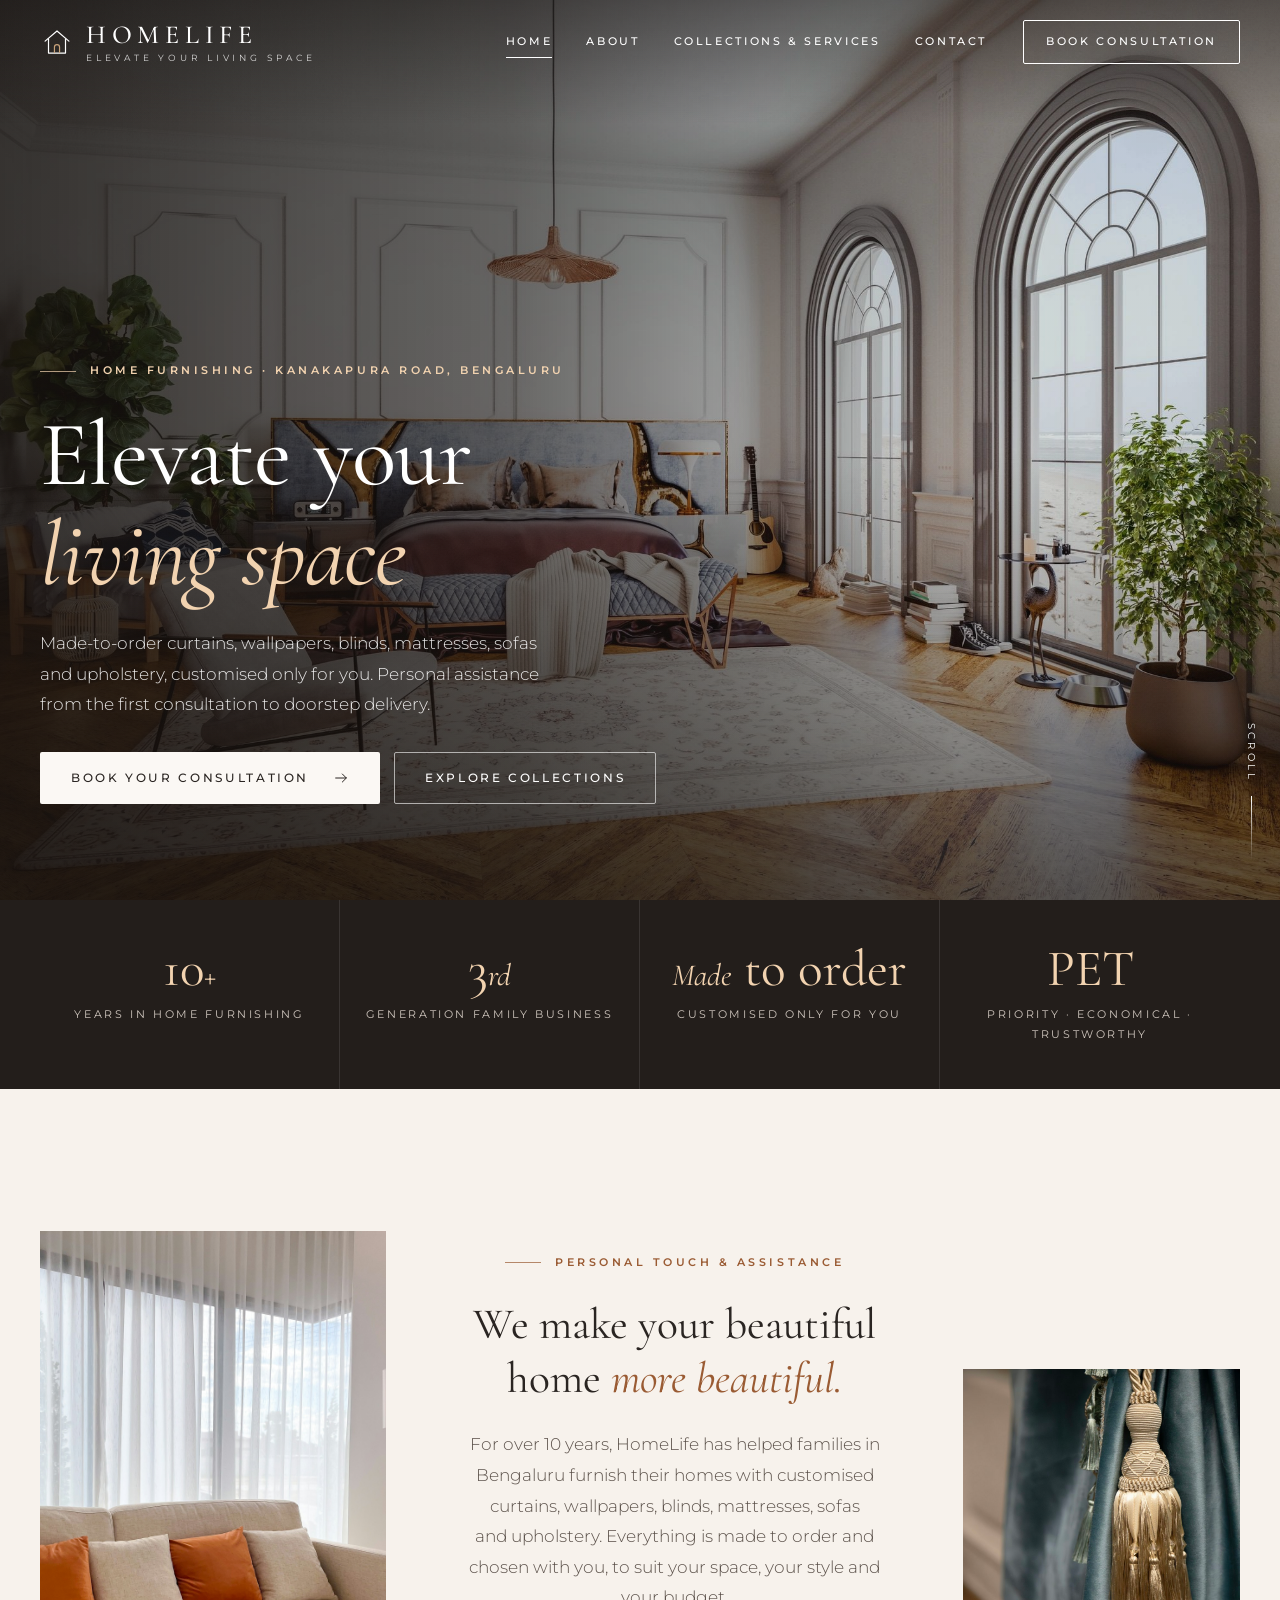
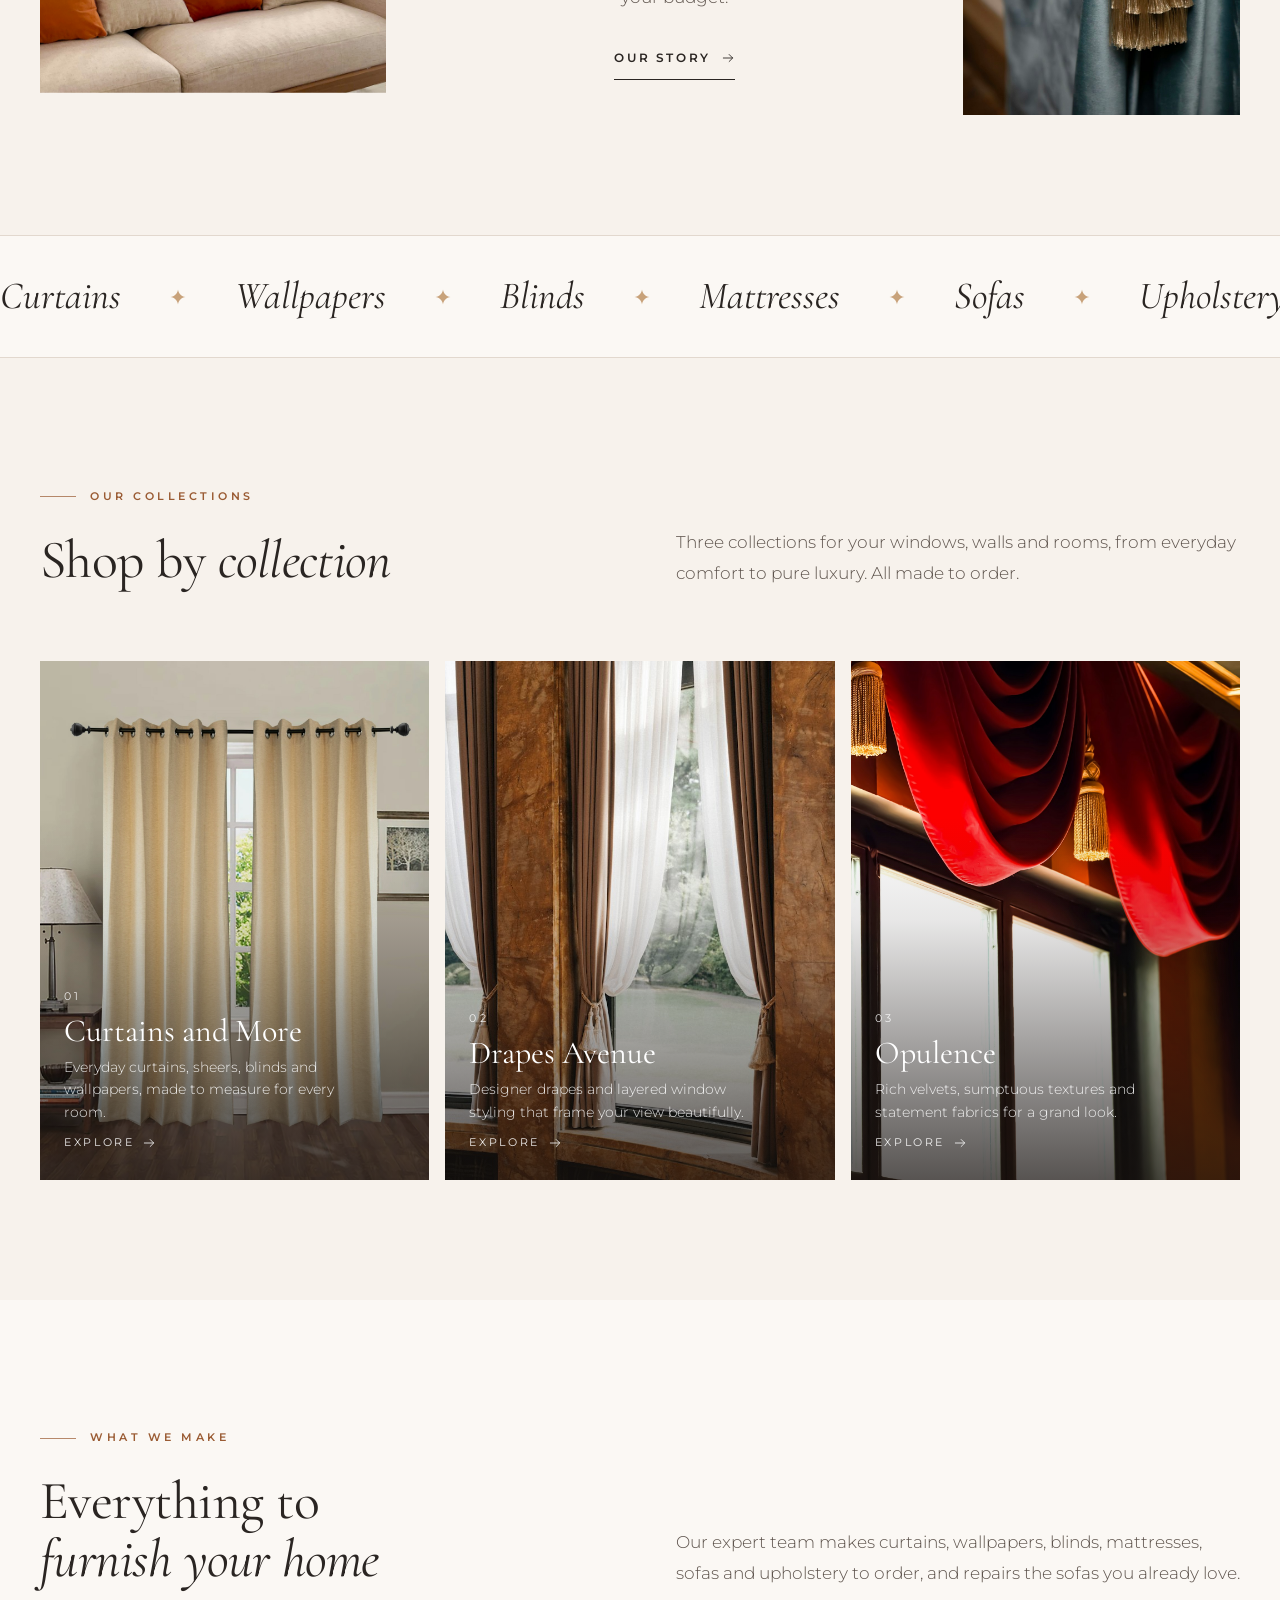
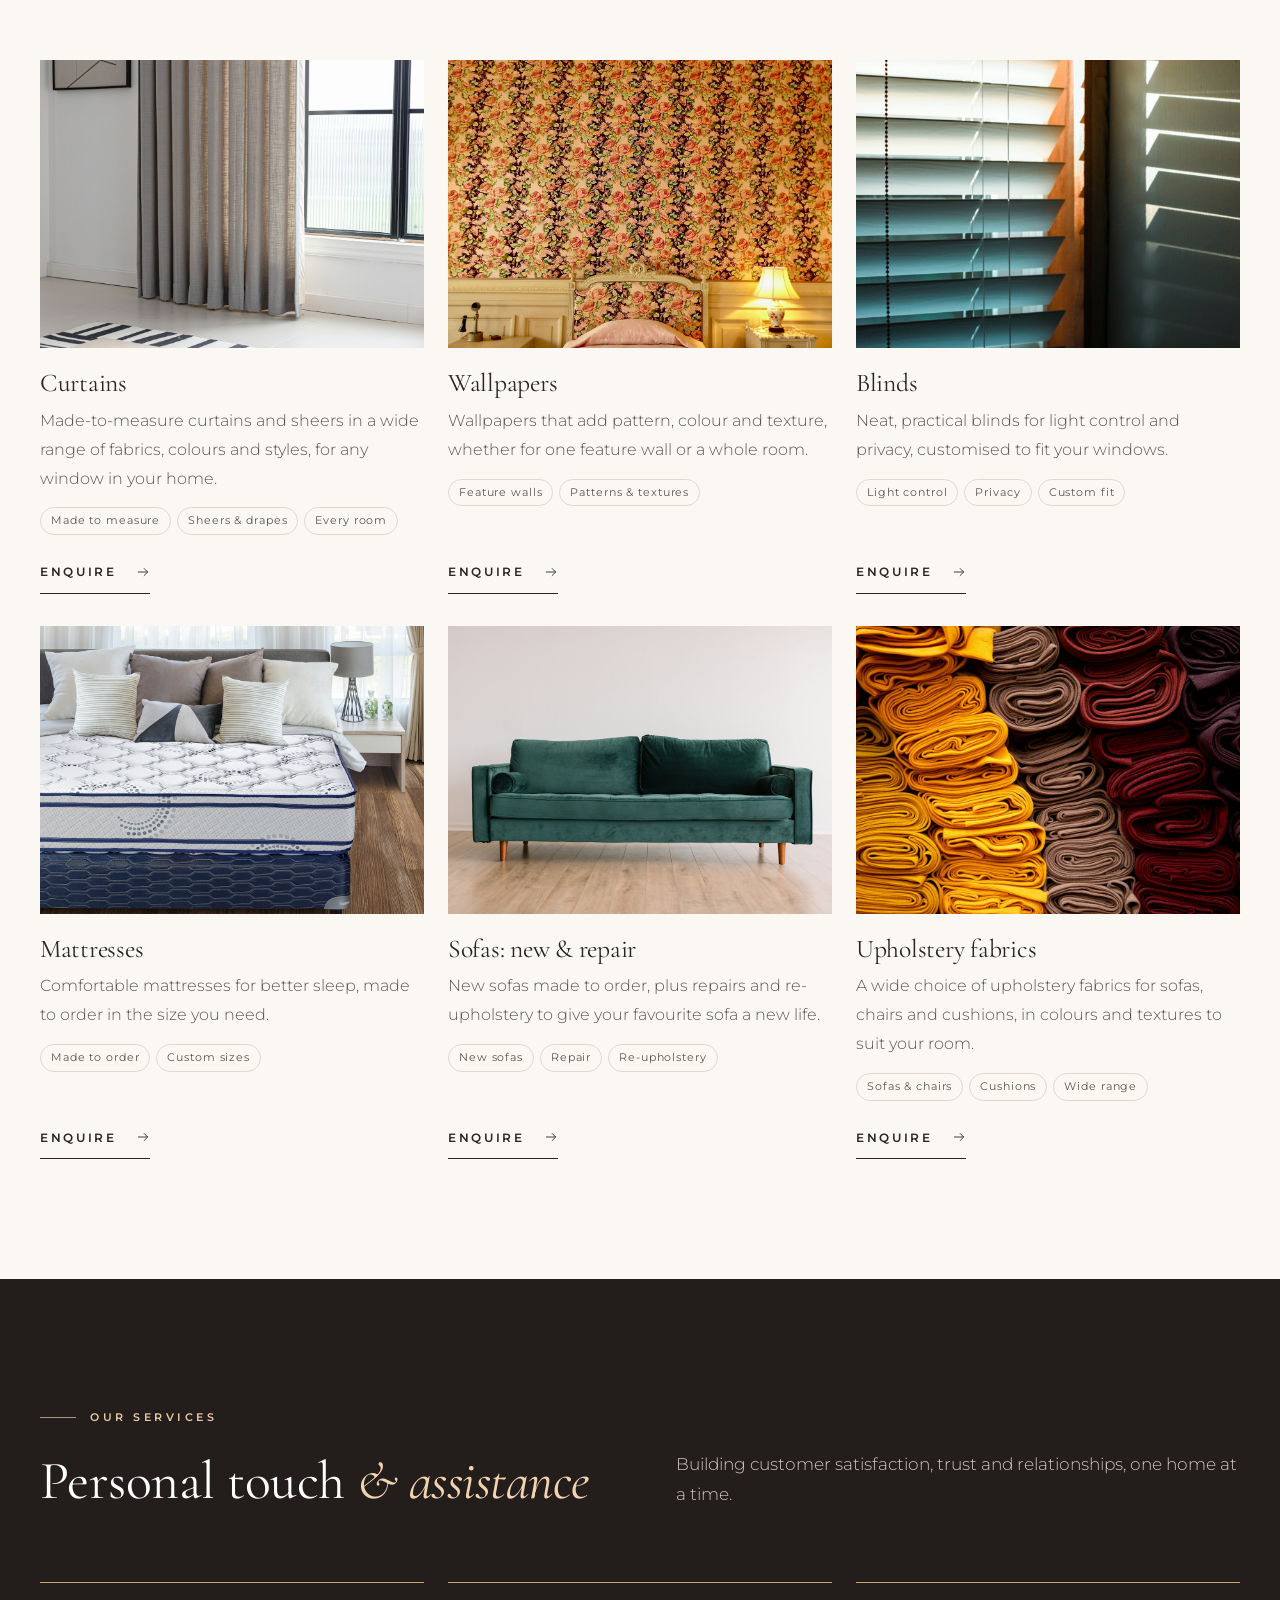
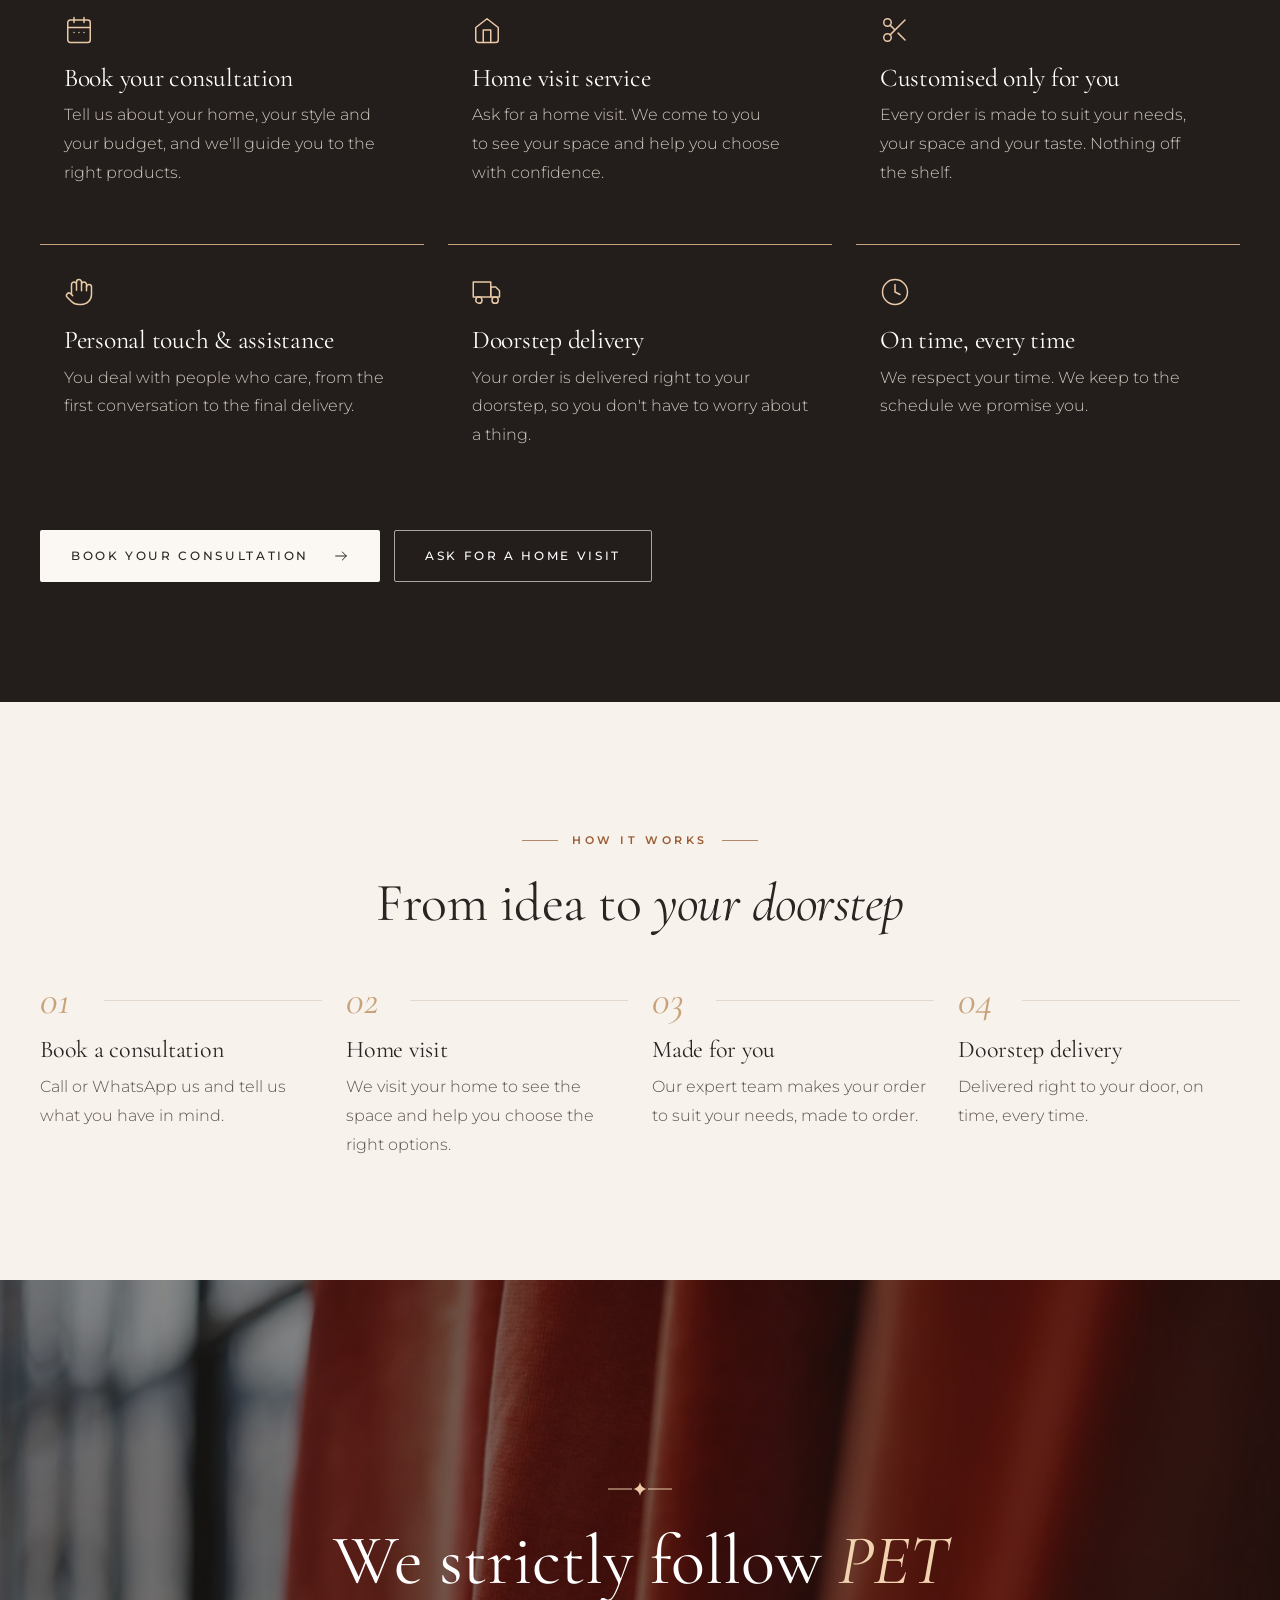
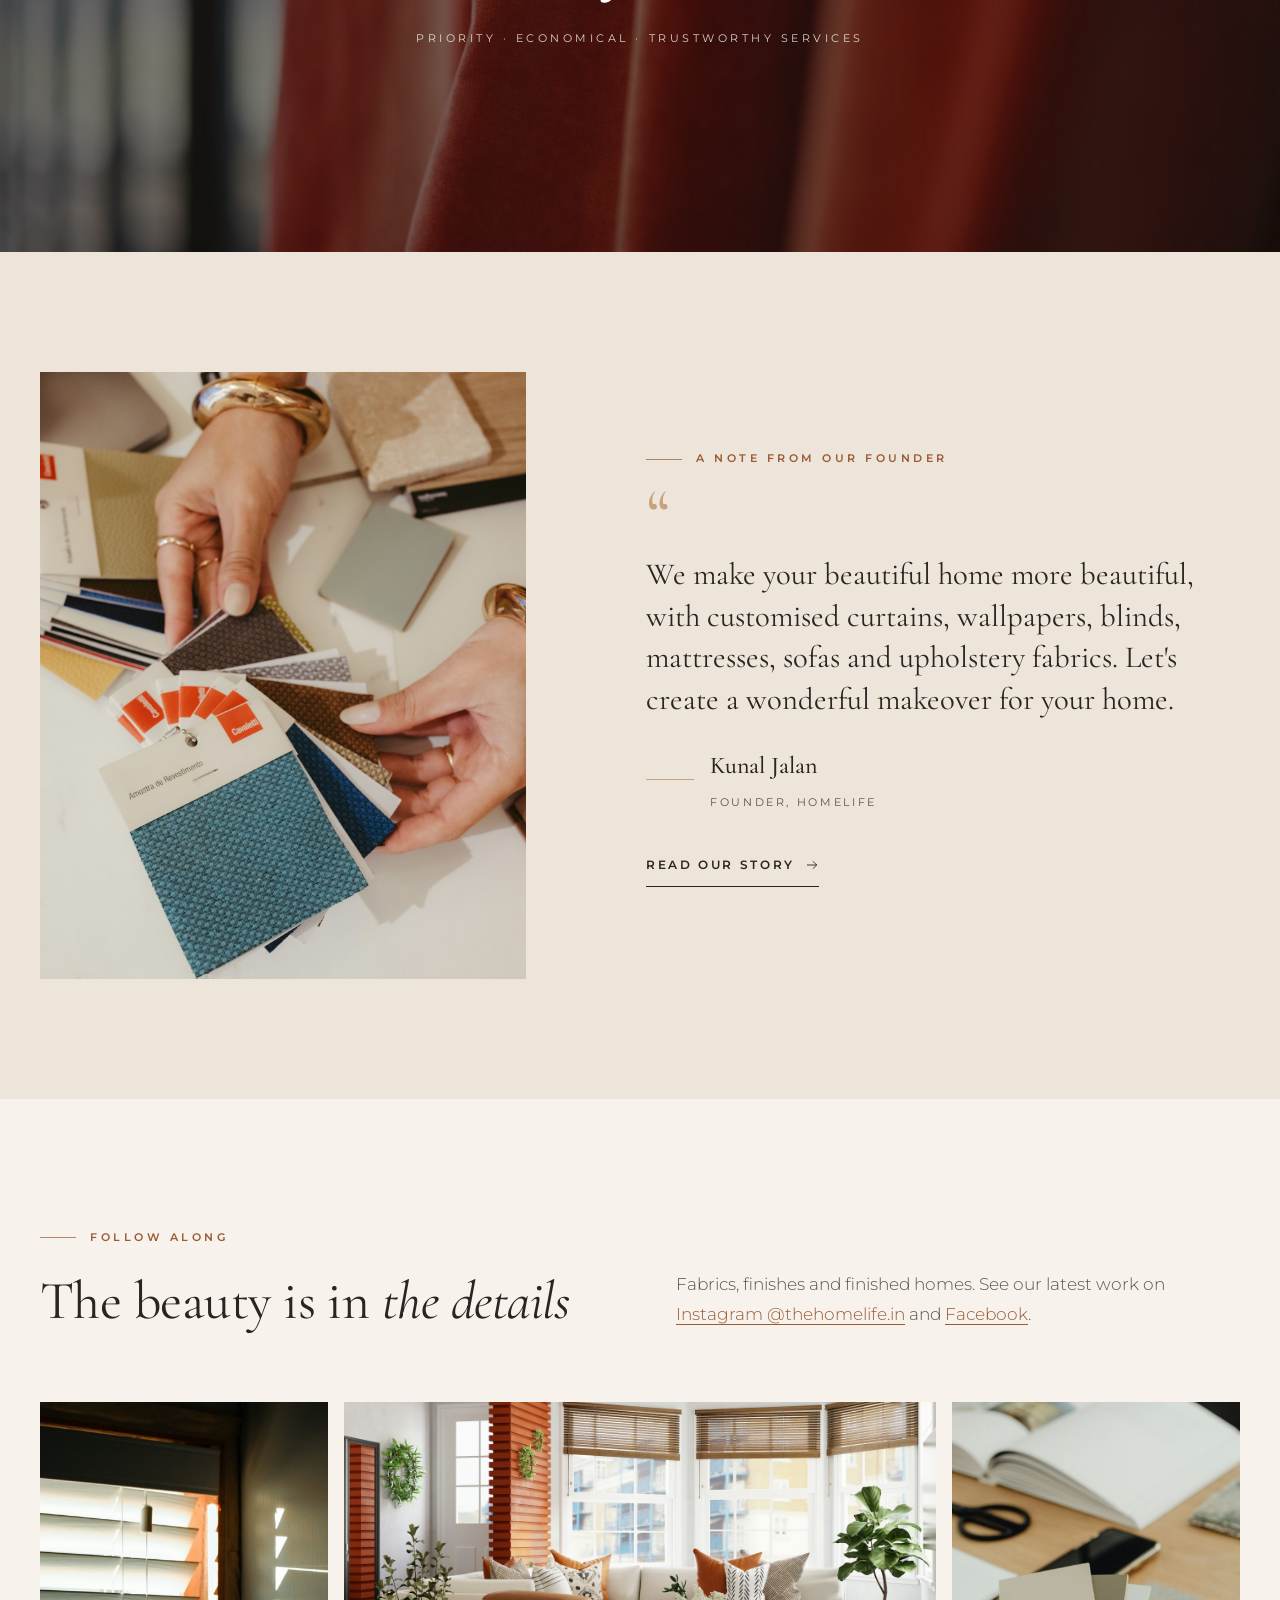
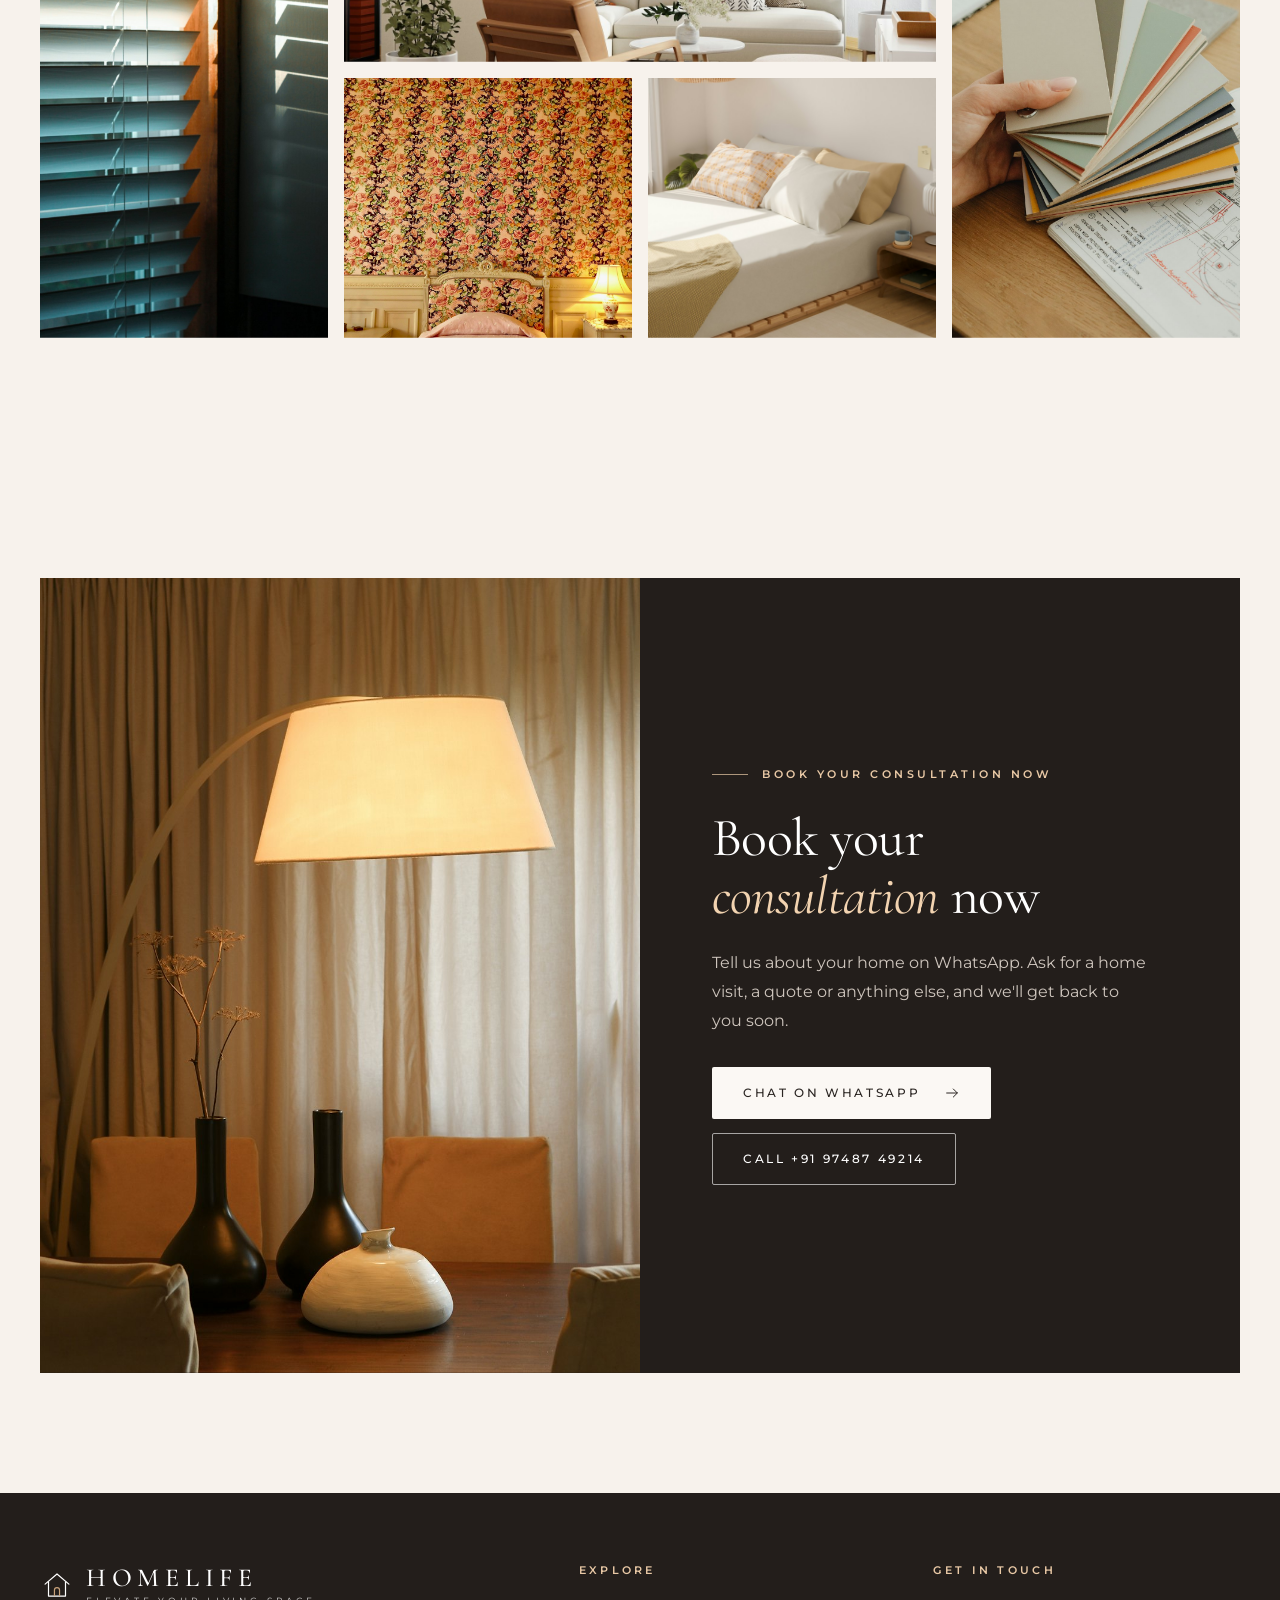
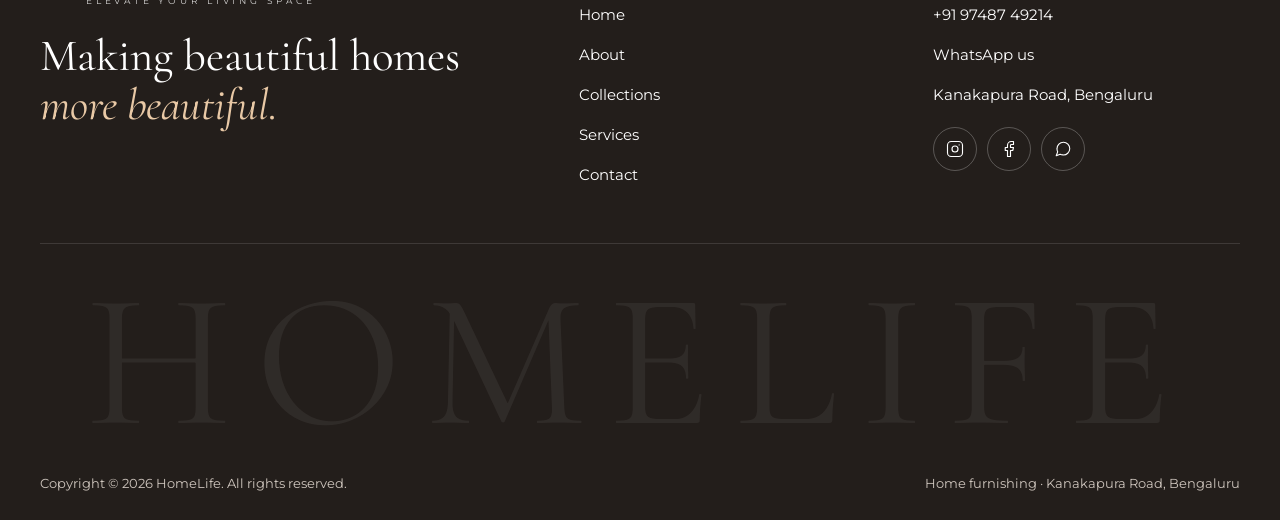
==== commit e11586a8: "Move showroom location to Kanakapura Road, Bengaluru Co-Authored-By: Claude Opus 5.5 <noreply@anthro" ====
--- a/index.html
+++ b/index.html
@@ -3,14 +3,14 @@
 <head>
   <meta charset="utf-8">
   <meta name="viewport" content="width=device-width, initial-scale=1">
-  <title>HomeLife | Curtains, Wallpapers, Blinds &amp; Sofas in Jayanagar, Bengaluru</title>
-  <meta name="description" content="HomeLife: made-to-order curtains, wallpapers, blinds, mattresses, sofas and upholstery fabrics in Jayanagar, Bengaluru. Personal assistance, home visits and doorstep delivery.">
+  <title>HomeLife | Curtains, Wallpapers, Blinds &amp; Sofas on Kanakapura Road, Bengaluru</title>
+  <meta name="description" content="HomeLife: made-to-order curtains, wallpapers, blinds, mattresses, sofas and upholstery fabrics on Kanakapura Road, Bengaluru. Personal assistance, home visits and doorstep delivery.">
   <link rel="canonical" href="https://thehomelife.in/">
   <meta name="theme-color" content="#231E1B">
   <meta property="og:type" content="website">
   <meta property="og:site_name" content="HomeLife">
-  <meta property="og:title" content="HomeLife | Curtains, Wallpapers, Blinds &amp; Sofas in Jayanagar, Bengaluru">
-  <meta property="og:description" content="HomeLife: made-to-order curtains, wallpapers, blinds, mattresses, sofas and upholstery fabrics in Jayanagar, Bengaluru. Personal assistance, home visits and doorstep delivery.">
+  <meta property="og:title" content="HomeLife | Curtains, Wallpapers, Blinds &amp; Sofas on Kanakapura Road, Bengaluru">
+  <meta property="og:description" content="HomeLife: made-to-order curtains, wallpapers, blinds, mattresses, sofas and upholstery fabrics on Kanakapura Road, Bengaluru. Personal assistance, home visits and doorstep delivery.">
   <meta property="og:url" content="https://thehomelife.in/">
   <meta property="og:image" content="https://thehomelife.in/assets/img/hero-homelife.jpg">
   <meta property="og:locale" content="en_IN">
@@ -22,7 +22,7 @@
   <link rel="stylesheet" href="https://fonts.googleapis.com/css2?family=Cormorant+Garamond:ital,wght@0,400;0,500;0,600;1,400;1,500&amp;family=Montserrat:wght@300;400;500;600&amp;display=swap">
   <link rel="stylesheet" href="assets/css/styles.css">
   <script src="assets/js/main.js" defer></script>
-  <script type="application/ld+json">{"@context": "https://schema.org", "@type": "HomeGoodsStore", "name": "HomeLife", "slogan": "Elevate Your Living Space", "url": "https://thehomelife.in/", "image": "https://thehomelife.in/assets/img/hero-homelife.jpg", "telephone": "+91-9748749214", "description": "Home furnishing in Jayanagar, Bengaluru: made-to-order curtains, wallpapers, blinds, mattresses, sofas (new and repair) and upholstery fabrics.", "address": {"@type": "PostalAddress", "addressLocality": "Jayanagar, Bengaluru", "addressRegion": "Karnataka", "addressCountry": "IN"}, "areaServed": "Bengaluru", "founder": {"@type": "Person", "name": "Kunal Jalan"}, "sameAs": ["https://www.instagram.com/thehomelife.in/", "https://www.facebook.com/profile.php?id=61597053927324"]}</script>
+  <script type="application/ld+json">{"@context": "https://schema.org", "@type": "HomeGoodsStore", "name": "HomeLife", "slogan": "Elevate Your Living Space", "url": "https://thehomelife.in/", "image": "https://thehomelife.in/assets/img/hero-homelife.jpg", "telephone": "+91-9748749214", "description": "Home furnishing on Kanakapura Road, Bengaluru: made-to-order curtains, wallpapers, blinds, mattresses, sofas (new and repair) and upholstery fabrics.", "address": {"@type": "PostalAddress", "addressLocality": "Kanakapura Road, Bengaluru", "addressRegion": "Karnataka", "addressCountry": "IN"}, "areaServed": "Bengaluru", "founder": {"@type": "Person", "name": "Kunal Jalan"}, "sameAs": ["https://www.instagram.com/thehomelife.in/", "https://www.facebook.com/profile.php?id=61597053927324"]}</script>
 </head>
 <body>
   <a class="skip-link" href="#main">Skip to content</a>
@@ -52,7 +52,7 @@
       </div>
       <div class="container">
         <div class="hero__content reveal">
-          <span class="eyebrow">Home furnishing &middot; Jayanagar, Bengaluru</span>
+          <span class="eyebrow">Home furnishing &middot; Kanakapura Road, Bengaluru</span>
           <h1 id="hero-title">Elevate your <em>living space</em></h1>
           <p>Made-to-order curtains, wallpapers, blinds, mattresses, sofas and upholstery, customised only for you. Personal assistance from the first consultation to doorstep delivery.</p>
           <div class="btn-row">
@@ -311,7 +311,7 @@
           <ul class="footer-links">
             <li><a href="tel:+919748749214">+91 97487 49214</a></li>
             <li><a href="https://wa.me/919748749214?text=Hi%20HomeLife%2C%20I%27d%20like%20to%20know%20more." target="_blank" rel="noopener">WhatsApp us<span class="visually-hidden"> on WhatsApp (opens in a new tab)</span></a></li>
-            <li><a href="contact.html">Jayanagar, Bengaluru</a></li>
+            <li><a href="contact.html">Kanakapura Road, Bengaluru</a></li>
           </ul>
           <div class="socials" style="margin-top:12px">
             <a href="https://www.instagram.com/thehomelife.in/" target="_blank" rel="noopener" aria-label="HomeLife on Instagram (opens in a new tab)"><svg aria-hidden="true" focusable="false" viewBox="0 0 24 24" fill="none" stroke="currentColor" stroke-width="1.5" stroke-linecap="round" stroke-linejoin="round"><rect x="2" y="2" width="20" height="20" rx="5"/><circle cx="12" cy="12" r="4"/><path d="M17.5 6.5h.01"/></svg></a>
@@ -323,7 +323,7 @@
       <p class="footer-wordmark" aria-hidden="true">HOMELIFE</p>
       <div class="footer-bottom">
         <p>Copyright &copy; <span data-year>2026</span> HomeLife. All rights reserved.</p>
-        <p>Home furnishing &middot; Jayanagar, Bengaluru</p>
+        <p>Home furnishing &middot; Kanakapura Road, Bengaluru</p>
       </div>
     </div>
   </footer>
